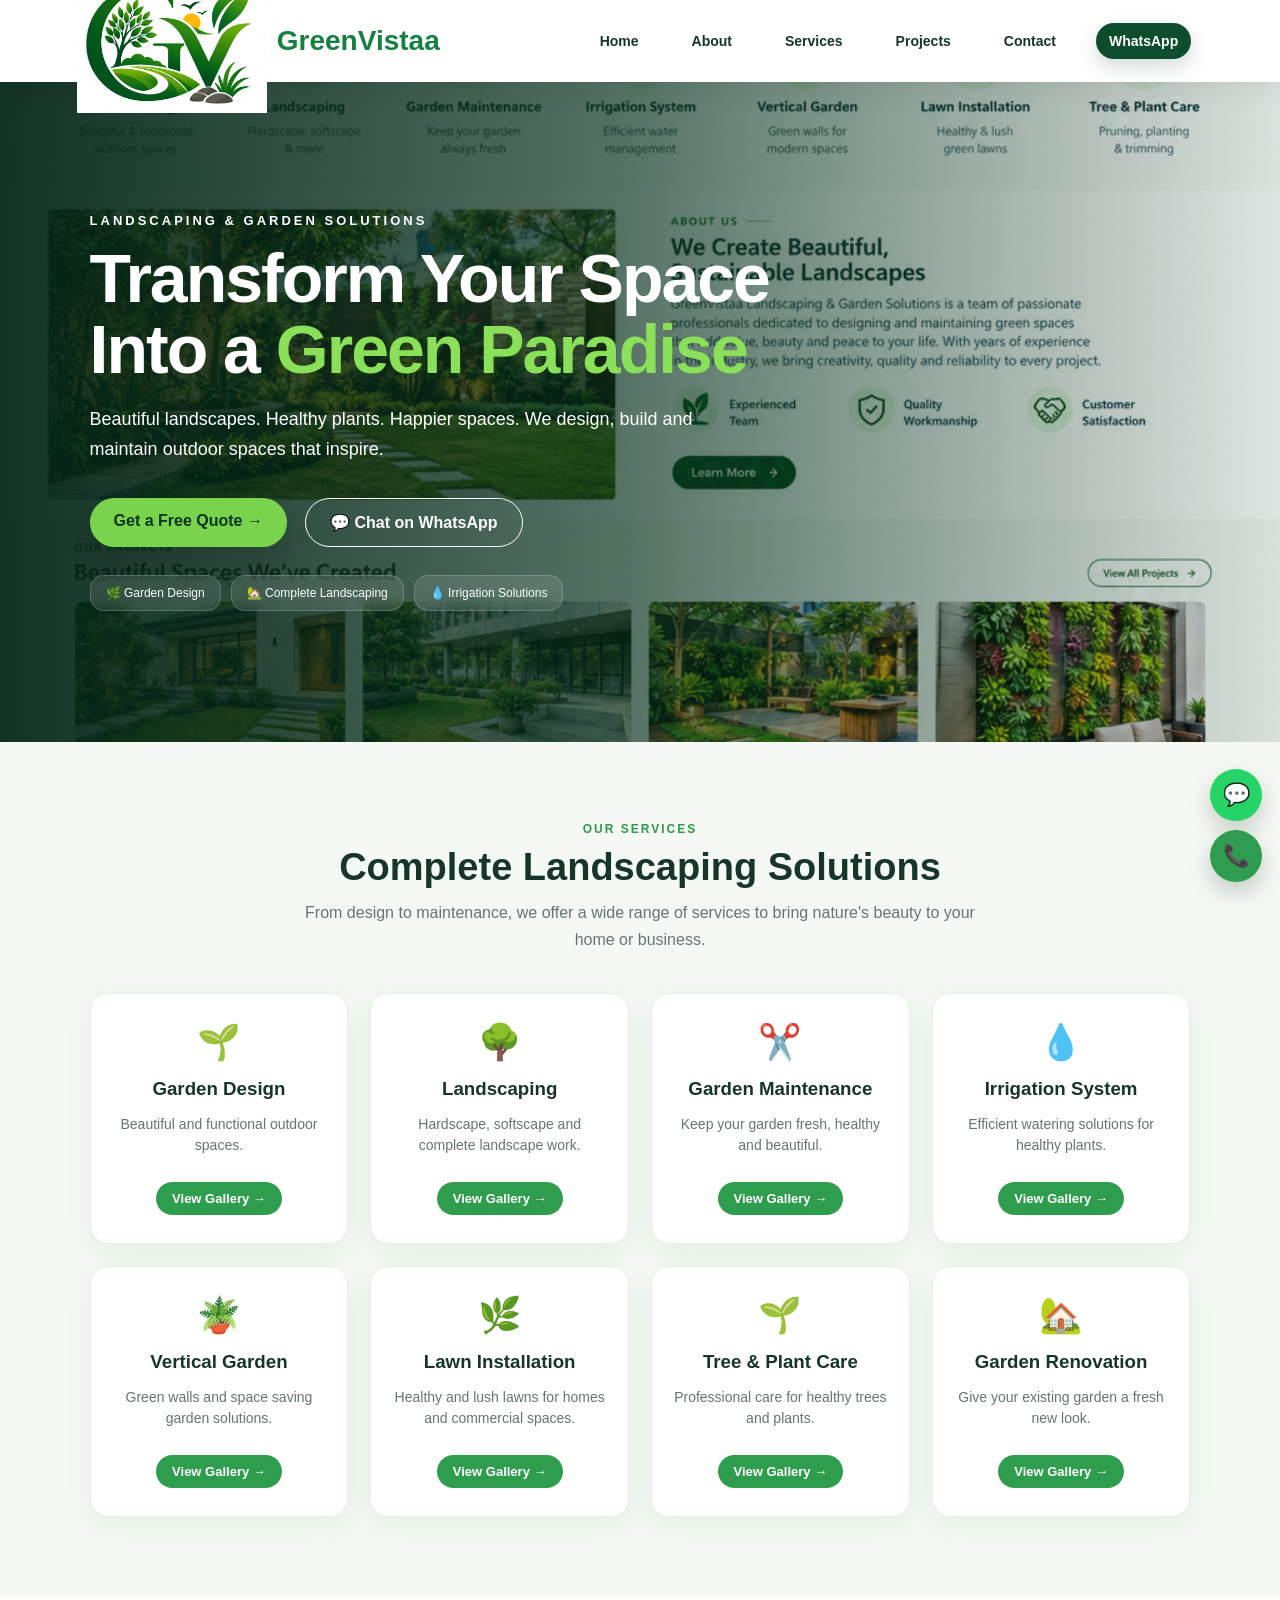
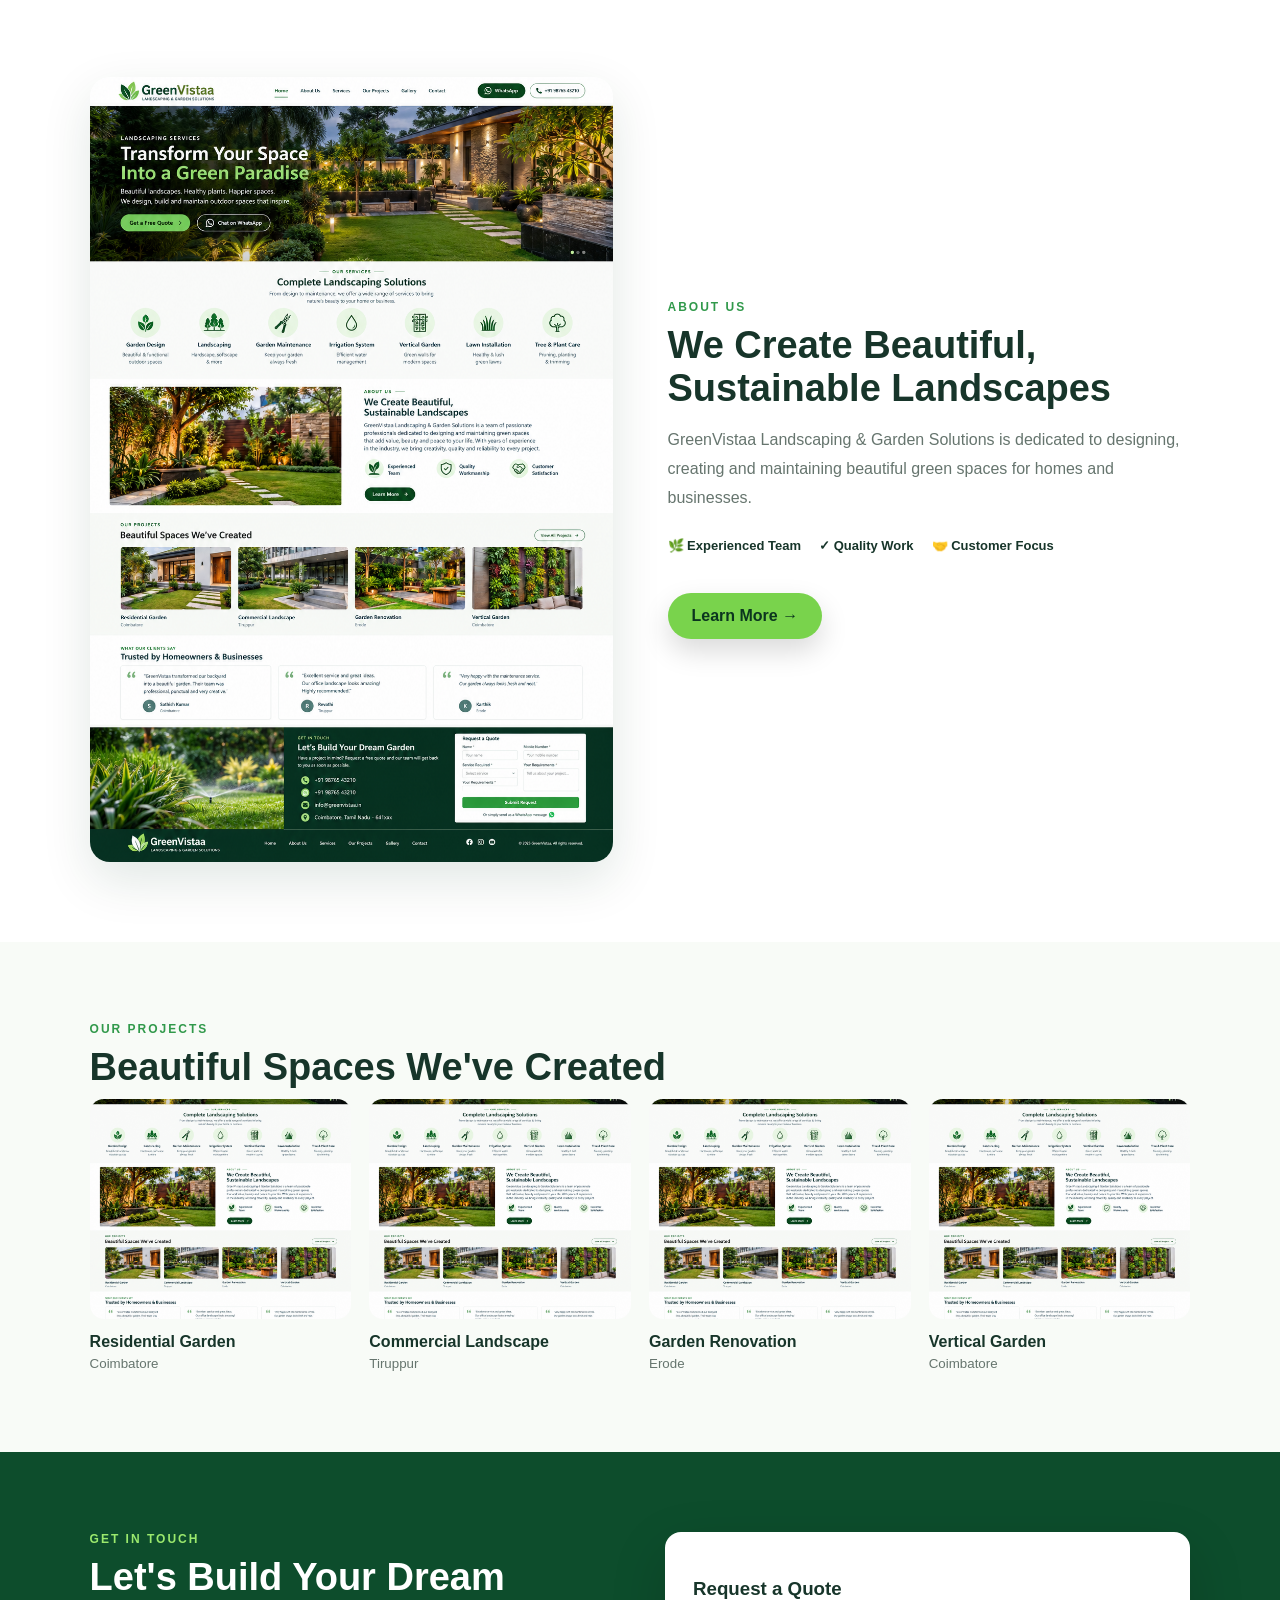
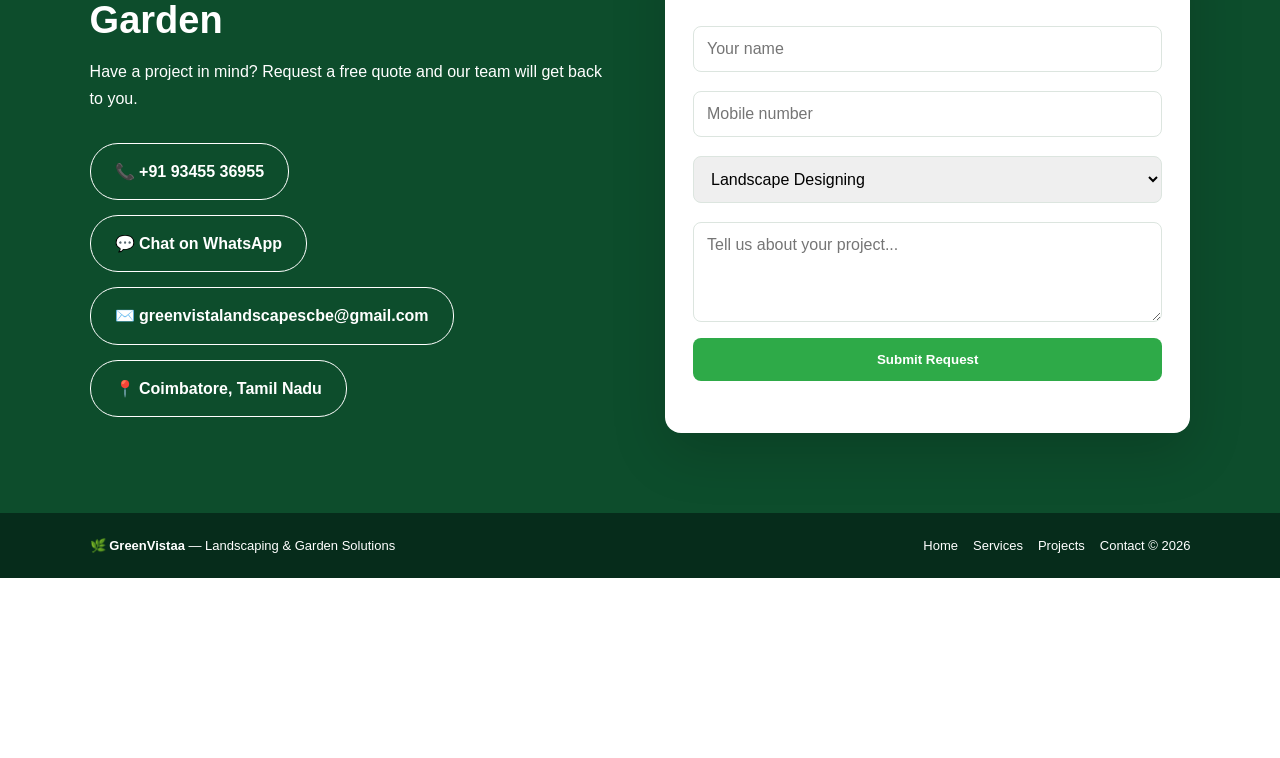
==== index.html @ f9a3ea77 "Add files via upload" ====
<!DOCTYPE html>
<html lang="en">
<head>
<meta charset="UTF-8">
<meta name="viewport" content="width=device-width, initial-scale=1.0">
<title>GreenVistaa | Landscaping & Garden Solutions</title>
<meta name="description" content="GreenVistaa landscaping and garden solutions. Garden design, landscaping, maintenance, irrigation, vertical gardens and lawn installation.">
<style>
:root{--green:#0d4d2c;--green2:#2e9d4d;--light:#f4faf3;--text:#17352a;--muted:#66756e}
*{box-sizing:border-box}html{scroll-behavior:smooth}body{margin:0;font-family:Arial,Helvetica,sans-serif;color:var(--text);background:#fff}
nav{height:72px;display:flex;align-items:center;justify-content:space-between;padding:0 6%;position:sticky;top:0;background:#fff;z-index:10;box-shadow:0 2px 15px #00000010}
.logo{font-size:25px;font-weight:800;color:var(--green)}.logo span{color:#70bd43}
nav a{color:var(--text);text-decoration:none;margin:0 12px;font-size:14px}.navbtn{background:var(--green);color:#fff;padding:11px 18px;border-radius:24px}
.hero{min-height:620px;display:flex;align-items:center;padding:80px 7%;background:linear-gradient(90deg,#062b1bd9 0%,#062b1b99 45%,#062b1b20 100%),url('hero.jpg') center/cover;color:white}
.hero h1{font-size:58px;line-height:1.05;max-width:720px;margin:15px 0}.hero h1 span{color:#8be05a}.hero p{font-size:18px;line-height:1.7;max-width:620px}.tag{letter-spacing:3px;font-size:13px;font-weight:bold}.btn{display:inline-block;text-decoration:none;padding:14px 24px;border-radius:28px;margin:15px 8px 0 0;font-weight:bold}.primary{background:#79d34c;color:#0b351f}.outline{border:1px solid white;color:white}
section{padding:80px 7%}.center{text-align:center}.eyebrow{color:#31994b;font-weight:bold;letter-spacing:2px;font-size:12px}.title{font-size:38px;margin:10px 0}.sub{color:var(--muted);max-width:680px;margin:0 auto 40px;line-height:1.7}
.services{background:var(--light)}.cards{display:grid;grid-template-columns:repeat(4,1fr);gap:22px}.card{background:white;padding:28px 20px;text-align:center;border-radius:18px;box-shadow:0 8px 30px #17452a10}.icon{font-size:35px}.card h3{margin:15px 0 8px}.card p{color:var(--muted);line-height:1.5;font-size:14px}
.about{display:grid;grid-template-columns:1fr 1fr;gap:55px;align-items:center}.about img{width:100%;border-radius:20px}.about p{color:var(--muted);line-height:1.8}.ticks{display:flex;gap:18px;margin:25px 0}.tick{font-size:13px;font-weight:bold}
.projects{background:#f8fbf7}.gallery{display:grid;grid-template-columns:repeat(4,1fr);gap:18px}.project img{width:100%;height:220px;object-fit:cover;border-radius:14px}.project h4{margin:10px 0 3px}.project small{color:var(--muted)}
.contact{background:var(--green);color:white;display:grid;grid-template-columns:1fr 1fr;gap:50px}.contact p{line-height:1.7}.form{background:white;padding:28px;border-radius:16px;color:var(--text)}input,select,textarea{width:100%;padding:13px;margin:7px 0 12px;border:1px solid #dce5df;border-radius:8px;font:inherit}textarea{height:100px}.submit{width:100%;border:0;padding:14px;background:#2eaa48;color:white;border-radius:8px;font-weight:bold;cursor:pointer}
footer{background:#062c1b;color:white;padding:25px 7%;display:flex;justify-content:space-between;align-items:center;font-size:13px}footer a{color:white;margin-left:15px;text-decoration:none}
@media(max-width:900px){nav .links{display:none}.hero h1{font-size:42px}.cards{grid-template-columns:repeat(2,1fr)}.gallery{grid-template-columns:repeat(2,1fr)}.about,.contact{grid-template-columns:1fr}}
@media(max-width:560px){section{padding:55px 5%}.hero{padding:65px 6%;min-height:560px}.hero h1{font-size:36px}.cards,.gallery{grid-template-columns:1fr}.project img{height:240px}footer{display:block;line-height:2}}
.service-btn {
  display: inline-block;
  margin-top: 12px;
  padding: 9px 16px;
  background: #2e9d4d;
  color: white;
  text-decoration: none;
  border-radius: 20px;
  font-size: 13px;
  font-weight: bold;
}

.service-btn:hover {
  background: #0d4d2c;
}
.logo {
    display: flex;
    align-items: center;
    gap: 10px;
}

.logo img {
    width: 30px;
    height: 30px;
    object-fit: contain;
}

.logo span {
    font-size: 28px;
    font-weight: 800;
    color: #168043;
}

@media (max-width: 600px) {
    .logo img {
        width: 30px;
        height: 30px;
    }

    .logo span {
        font-size: 22px;
    }
}
.bottom-background {
    width: 100%;
    height: 180px;

    background-image: url("bottom img.jpeg");
    background-repeat: no-repeat;
    background-position: bottom center;
    background-size: cover;
}
.brand-logo {
    display: flex;
    align-items: center;
    text-decoration: none;
    height: 90px;
}

.brand-logo img {
    width: 320px;
    height: auto;
    display: block;
    object-fit: contain;
}
@media (max-width: 600px) {
    .brand-logo img {
        width: 220px;
    }

    .brand-logo {
        height: 70px;
    }
}

/* ===== Green Vistaa Advanced UI Upgrade ===== */
:root{
  --gv-dark:#0b3d25;--gv-green:#2f9d4f;--gv-lime:#9be66d;
  --gv-bg:#f5f8f2;--gv-text:#153326;--gv-muted:#68766f;
}
body{overflow-x:hidden}
nav{
  height:82px;padding:0 6%;background:rgba(255,255,255,.94);
  backdrop-filter:blur(14px);-webkit-backdrop-filter:blur(14px);
  box-shadow:0 6px 25px rgba(0,0,0,.07)
}
nav .logo{min-width:0}
nav .logo img{width:190px;height:auto}
.links{display:flex;align-items:center;gap:3px}
.links a{padding:10px 13px;border-radius:22px;font-weight:700;transition:.25s}
.links a:hover{background:#edf8ea;color:var(--gv-green)}
.navbtn{box-shadow:0 8px 20px rgba(11,61,37,.18)!important}
.menu-toggle{
  display:none;border:0;background:#edf8ea;color:var(--gv-dark);
  width:44px;height:44px;border-radius:50%;font-size:21px;cursor:pointer
}

.hero{
  min-height:660px;position:relative;isolation:isolate;
  background:
  linear-gradient(90deg,rgba(4,38,23,.94),rgba(4,48,27,.68) 48%,rgba(4,48,27,.12)),
  url('hero.jpg') center/cover
}
.hero h1{font-size:clamp(42px,6vw,68px);letter-spacing:-2px}
.hero p{max-width:650px}
.hero-actions{display:flex;flex-wrap:wrap;gap:10px}
.hero-stats{display:flex;gap:10px;flex-wrap:wrap;margin-top:28px}
.hero-stat{
  background:rgba(255,255,255,.11);border:1px solid rgba(255,255,255,.18);
  backdrop-filter:blur(8px);padding:10px 15px;border-radius:14px;font-size:12px
}
.btn{transition:.25s;box-shadow:none}
.btn:hover{transform:translateY(-3px)}
.primary{box-shadow:0 12px 28px rgba(0,0,0,.15)}
.cards .card{
  border:1px solid #e8eee8;box-shadow:0 8px 28px rgba(23,69,42,.07);
  transition:.3s;position:relative;overflow:hidden
}
.cards .card:before{
  content:"";position:absolute;top:0;left:0;width:100%;height:4px;
  background:linear-gradient(90deg,var(--gv-green),var(--gv-lime));
  transform:scaleX(0);transform-origin:left;transition:.3s
}
.cards .card:hover{transform:translateY(-8px);box-shadow:0 18px 45px rgba(12,55,34,.14)}
.cards .card:hover:before{transform:scaleX(1)}
.service-btn{
  display:inline-flex;align-items:center;gap:6px;
  transition:.25s
}
.service-btn:hover{transform:translateX(4px)}
.about img{box-shadow:0 18px 50px rgba(12,55,34,.12)}
.project{transition:.3s;overflow:hidden}
.project:hover{transform:translateY(-6px);box-shadow:0 18px 45px rgba(12,55,34,.12)}
.project img{transition:.5s}
.project:hover img{transform:scale(1.05)}
.contact-link{
  display:inline-flex!important;align-items:center;gap:8px;
  text-decoration:none!important
}
.contact-link:hover{transform:translateX(4px)}
.form{box-shadow:0 20px 55px rgba(0,0,0,.16)}
input,select,textarea{transition:.2s}
input:focus,select:focus,textarea:focus{
  outline:none;border-color:var(--gv-green);
  box-shadow:0 0 0 3px rgba(47,157,79,.11)
}
.submit{transition:.25s}
.submit:hover{transform:translateY(-2px);background:var(--gv-dark)}
.floating-actions{
  position:fixed;right:18px;bottom:18px;z-index:999;
  display:flex;flex-direction:column;gap:9px
}
.floating-actions a{
  width:52px;height:52px;border-radius:50%;display:flex;
  align-items:center;justify-content:center;text-decoration:none;
  color:#fff;font-size:22px;box-shadow:0 10px 25px rgba(0,0,0,.2)
}
.float-wa{background:#25d366}.float-call{background:#2f9d4f}
@media(max-width:900px){
  .menu-toggle{display:block}
  nav{height:72px}
  .links{
    position:absolute;display:none;top:72px;left:4%;right:4%;
    flex-direction:column;align-items:stretch;background:#fff;
    padding:10px;border-radius:18px;box-shadow:0 18px 45px rgba(0,0,0,.14);
    border:1px solid #e8eee8
  }
  .links.open{display:flex}
  .links a{margin:0;padding:13px 15px}
  .navbtn{text-align:center;margin-top:4px!important}
}
@media(max-width:600px){
  nav{padding:0 5%}
  nav .logo img{width:165px}
  .hero{min-height:630px;padding:65px 6%}
  .hero h1{font-size:38px;letter-spacing:-1px}
  .hero p{font-size:16px}
  .hero-actions{display:grid;grid-template-columns:1fr}
  .hero-actions .btn{width:100%}
  .hero-stats{display:grid;grid-template-columns:1fr 1fr}
  .hero-stat{padding:9px 10px}
  .floating-actions{right:12px;bottom:12px}
  .floating-actions a{width:48px;height:48px}
}

</style>
</head>
<body>
<nav>
 <div class="logo">
    <img src="logo.jpeg" alt="GreenVistaa Logo">
    <span>GreenVistaa</span>
</div>

  <button class="menu-toggle" id="menuToggle" aria-label="Open menu">☰</button>
  <div class="links" id="navLinks">
    <a href="#home">Home</a><a href="#about">About</a><a href="#services">Services</a>
    <a href="#projects">Projects</a><a href="#contact">Contact</a>
    <a class="navbtn" href="https://wa.me/919345536955">WhatsApp</a>
  </div>
</nav>

<header class="hero" id="home">
  <div>
    <div class="tag">LANDSCAPING & GARDEN SOLUTIONS</div>
    <h1>Transform Your Space Into a <span>Green Paradise</span></h1>
    <p>Beautiful landscapes. Healthy plants. Happier spaces. We design, build and maintain outdoor spaces that inspire.</p>
    <div class="hero-actions">
      <a class="btn primary" href="#contact">Get a Free Quote →</a>
      <a class="btn outline" href="https://wa.me/919345536955" target="_blank">💬 Chat on WhatsApp</a>
    </div>
    <div class="hero-stats">
      <div class="hero-stat">🌿 Garden Design</div>
      <div class="hero-stat">🏡 Complete Landscaping</div>
      <div class="hero-stat">💧 Irrigation Solutions</div>
    </div>
  </div>
</header>

<section id="services" class="services">
  <div class="center"><div class="eyebrow">OUR SERVICES</div><h2 class="title">Complete Landscaping Solutions</h2><p class="sub">From design to maintenance, we offer a wide range of services to bring nature's beauty to your home or business.</p></div>
  <div class="cards">
    <div class="card">
  <div class="icon">🌱</div>
  <h3>Garden Design</h3>
  <p>Beautiful and functional outdoor spaces.</p>
  <a href="garden-design.html" class="service-btn">View Gallery →</a>
</div>
 <div class="card">
  <div class="icon">🌳</div>
  <h3>Landscaping</h3>
  <p>Hardscape, softscape and complete landscape work.</p>

  <a href="landscaping.html" class="service-btn">
    View Gallery →
  </a>
</div>
<div class="card">
  <div class="icon">✂️</div>
  <h3>Garden Maintenance</h3>
  <p>Keep your garden fresh, healthy and beautiful.</p>

  <a href="garden-maintenance.html" class="service-btn">
    View Gallery →
  </a>
</div>   
<div class="card">
  <div class="icon">💧</div>
  <h3>Irrigation System</h3>
  <p>Efficient watering solutions for healthy plants.</p>

  <a href="irrigation.html" class="service-btn">
    View Gallery →
  </a>
</div> 
<div class="card">
  <div class="icon">🪴</div>
  <h3>Vertical Garden</h3>
  <p>Green walls and space saving garden solutions.</p>

  <a href="vertical-garden.html" class="service-btn">
    View Gallery →
  </a>
</div>    
<div class="card">
  <div class="icon">🌿</div>
  <h3>Lawn Installation</h3>
  <p>Healthy and lush lawns for homes and commercial spaces.</p>

  <a href="lawn-installation.html" class="service-btn">
    View Gallery →
  </a>
</div>    
<div class="card">
  <div class="icon">🌱</div>
  <h3>Tree & Plant Care</h3>
  <p>Professional care for healthy trees and plants.</p>

  <a href="tree-plant-care.html" class="service-btn">
    View Gallery →
  </a> 
</div>
<div class="card">
  <div class="icon">🏡</div>
  <h3>Garden Renovation</h3>
  <p>Give your existing garden a fresh new look.</p>

  <a href="garden-renovation.html" class="service-btn">
    View Gallery →
  </a>
</div>  
</section>

<section id="about" class="about">
  <img src="hero.jpg" alt="GreenVistaa landscaped garden">
  <div><div class="eyebrow">ABOUT US</div><h2 class="title">We Create Beautiful, Sustainable Landscapes</h2>
  <p>GreenVistaa Landscaping & Garden Solutions is dedicated to designing, creating and maintaining beautiful green spaces for homes and businesses.</p>
  <div class="ticks"><div class="tick">🌿 Experienced Team</div><div class="tick">✓ Quality Work</div><div class="tick">🤝 Customer Focus</div></div>
  <a class="btn primary" href="#contact">Learn More →</a></div>
</section>

<section id="projects" class="projects">
  <div><div class="eyebrow">OUR PROJECTS</div><h2 class="title">Beautiful Spaces We've Created</h2></div>
  <div class="gallery">
    <div class="project"><img src="hero.jpg" alt="Residential garden"><h4>Residential Garden</h4><small>Coimbatore</small></div>
    <div class="project"><img src="hero.jpg" alt="Commercial landscape"><h4>Commercial Landscape</h4><small>Tiruppur</small></div>
    <div class="project"><img src="hero.jpg" alt="Garden renovation"><h4>Garden Renovation</h4><small>Erode</small></div>
    <div class="project"><img src="hero.jpg" alt="Vertical garden"><h4>Vertical Garden</h4><small>Coimbatore</small></div>
  </div>
</section>

<section id="contact" class="contact">
  <div><div class="eyebrow" style="color:#9be96d">GET IN TOUCH</div><h2 class="title">Let's Build Your Dream Garden</h2>
  <p>Have a project in mind? Request a free quote and our team will get back to you.</p>
  <p>    <a class="btn outline" href="tel:+919345536955">📞 +91 93455 36955</a>
<br>    <a class="btn outline" href="https://wa.me/919345536955">💬 Chat on WhatsApp</a>
<br>    <a class="btn outline" href="mailto:greenvistalandscapescbe@gmail.com">✉️ greenvistalandscapescbe@gmail.com</a>
<br>    <a class="btn outline" href="https://www.google.com/maps/place/Coimbatore,+Tamil+Nadu/@11.0099236,76.9601749,12z/data=!3m1!4b1!4m6!3m5!1s0x3ba859af2f971cb5:0x2fc1c81e183ed282!8m2!3d10.9973691!4d76.9588876!16zL20vMDE5ZmM0?entry=ttu&g_ep=EgoyMDI2MDkxNi4wIKXMDSoASAFQAw%3D%3D">📍 Coimbatore, Tamil Nadu</a>
</p></div>
  <form class="form" onsubmit="sendWhatsApp(event)">
    <h3>Request a Quote</h3>
    <input id="name" required placeholder="Your name">
    <input id="phone" type="tel" inputmode="numeric" autocomplete="tel" required placeholder="Mobile number">
    <select id="service"><option>Landscape Designing</option><option>Landscaping</option><option>Vertical Gardening</option><option>Pergolas & Stone Benches</option><option>Stone Leying</option><option>Lawn Installation</option><option>Annual Maintenance</option></select>
    <textarea id="req" placeholder="Tell us about your project..."></textarea>
    <button class="submit">Submit Request</button>
  </form>
  </section>

<footer><div>🌿 <b>GreenVistaa</b> — Landscaping & Garden Solutions</div><div><a href="#home">Home</a><a href="#services">Services</a><a href="#projects">Projects</a><a href="#contact">Contact</a> © 2026</div></footer>

<script>
function sendWhatsApp(e){
 e.preventDefault();
 const msg=`Hello GreenVistaa!%0A%0AName: ${encodeURIComponent(document.getElementById('name').value)}%0AMobile: ${encodeURIComponent(document.getElementById('phone').value)}%0AService: ${encodeURIComponent(document.getElementById('service').value)}%0ARequirements: ${encodeURIComponent(document.getElementById('req').value)}`;
 window.open('https://wa.me/919345536955?text='+msg,'_blank');
}
</script>
<div class="floating-actions">
  <a class="float-wa" href="https://wa.me/919345536955" target="_blank" aria-label="WhatsApp">💬</a>
  <a class="float-call" href="tel:+919345536955" aria-label="Call">📞</a>
</div>
<div class="bottom-background"></div>
</body>
</html>
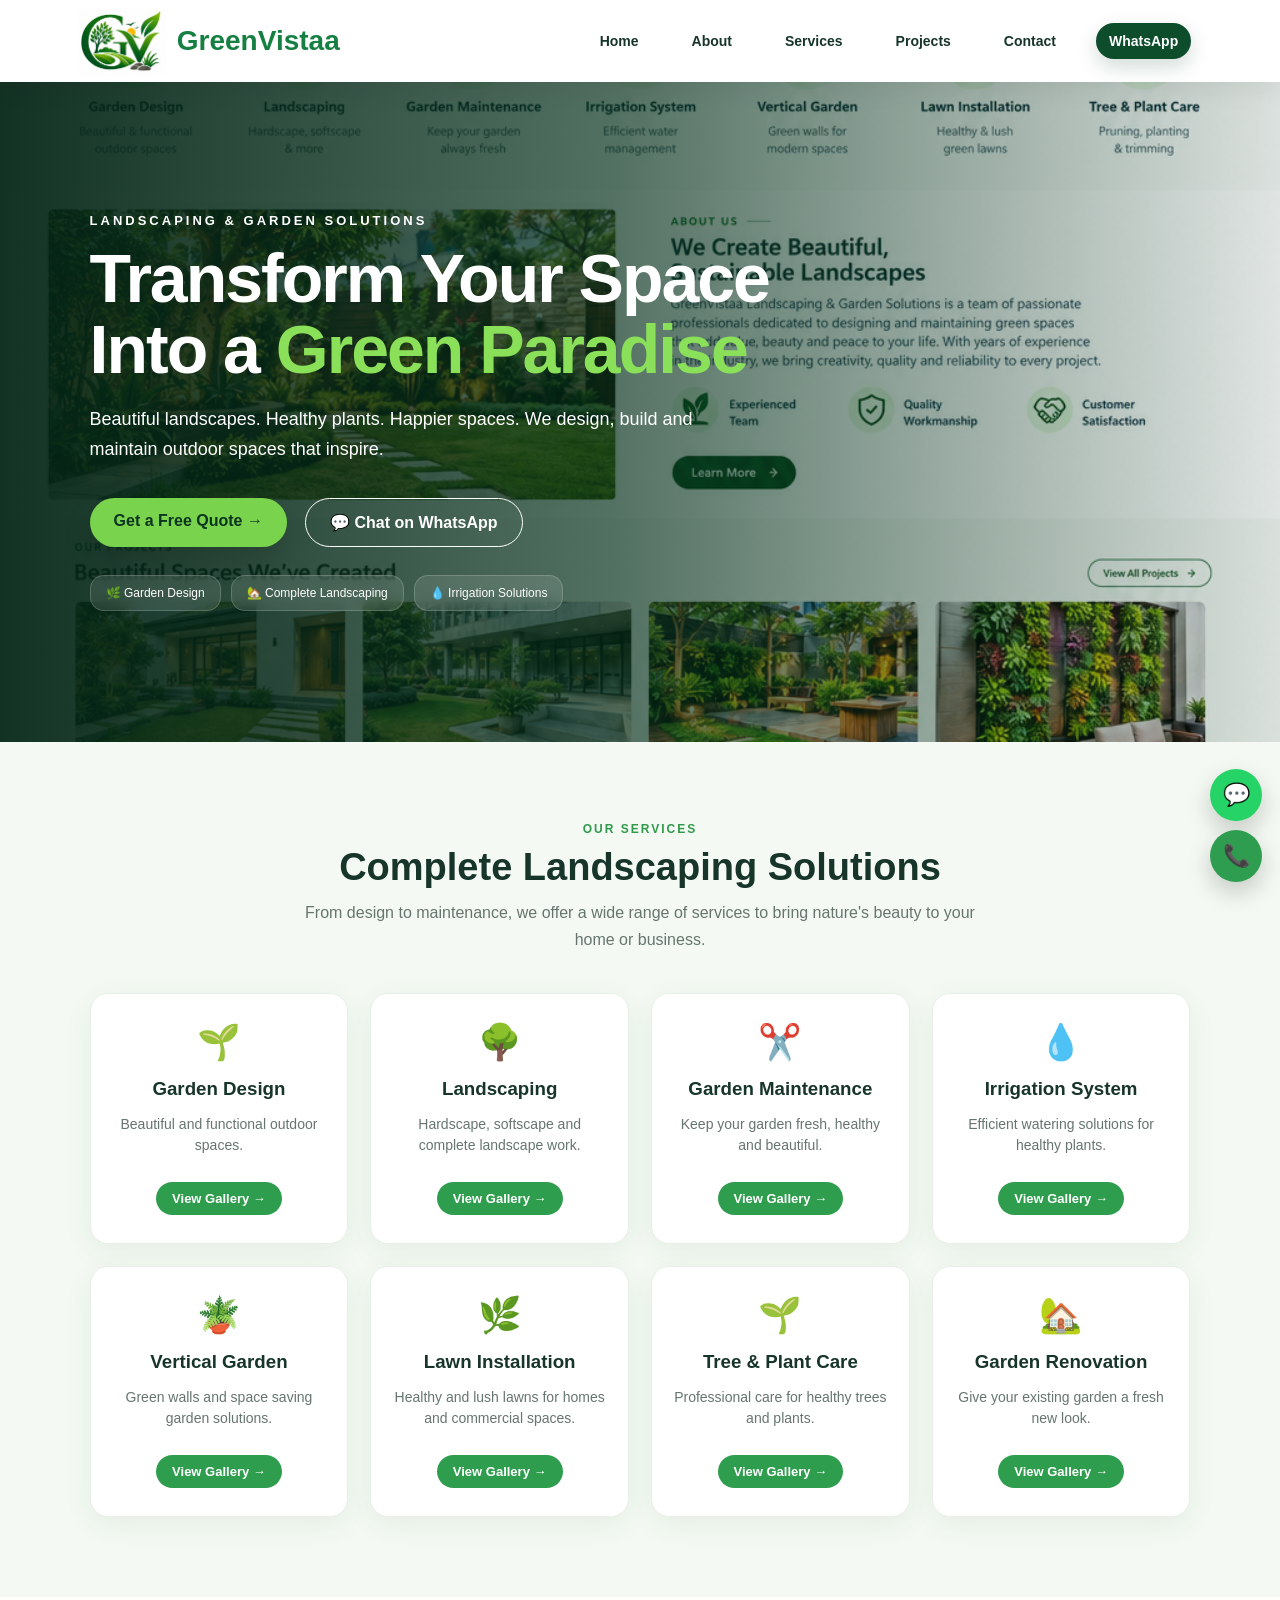
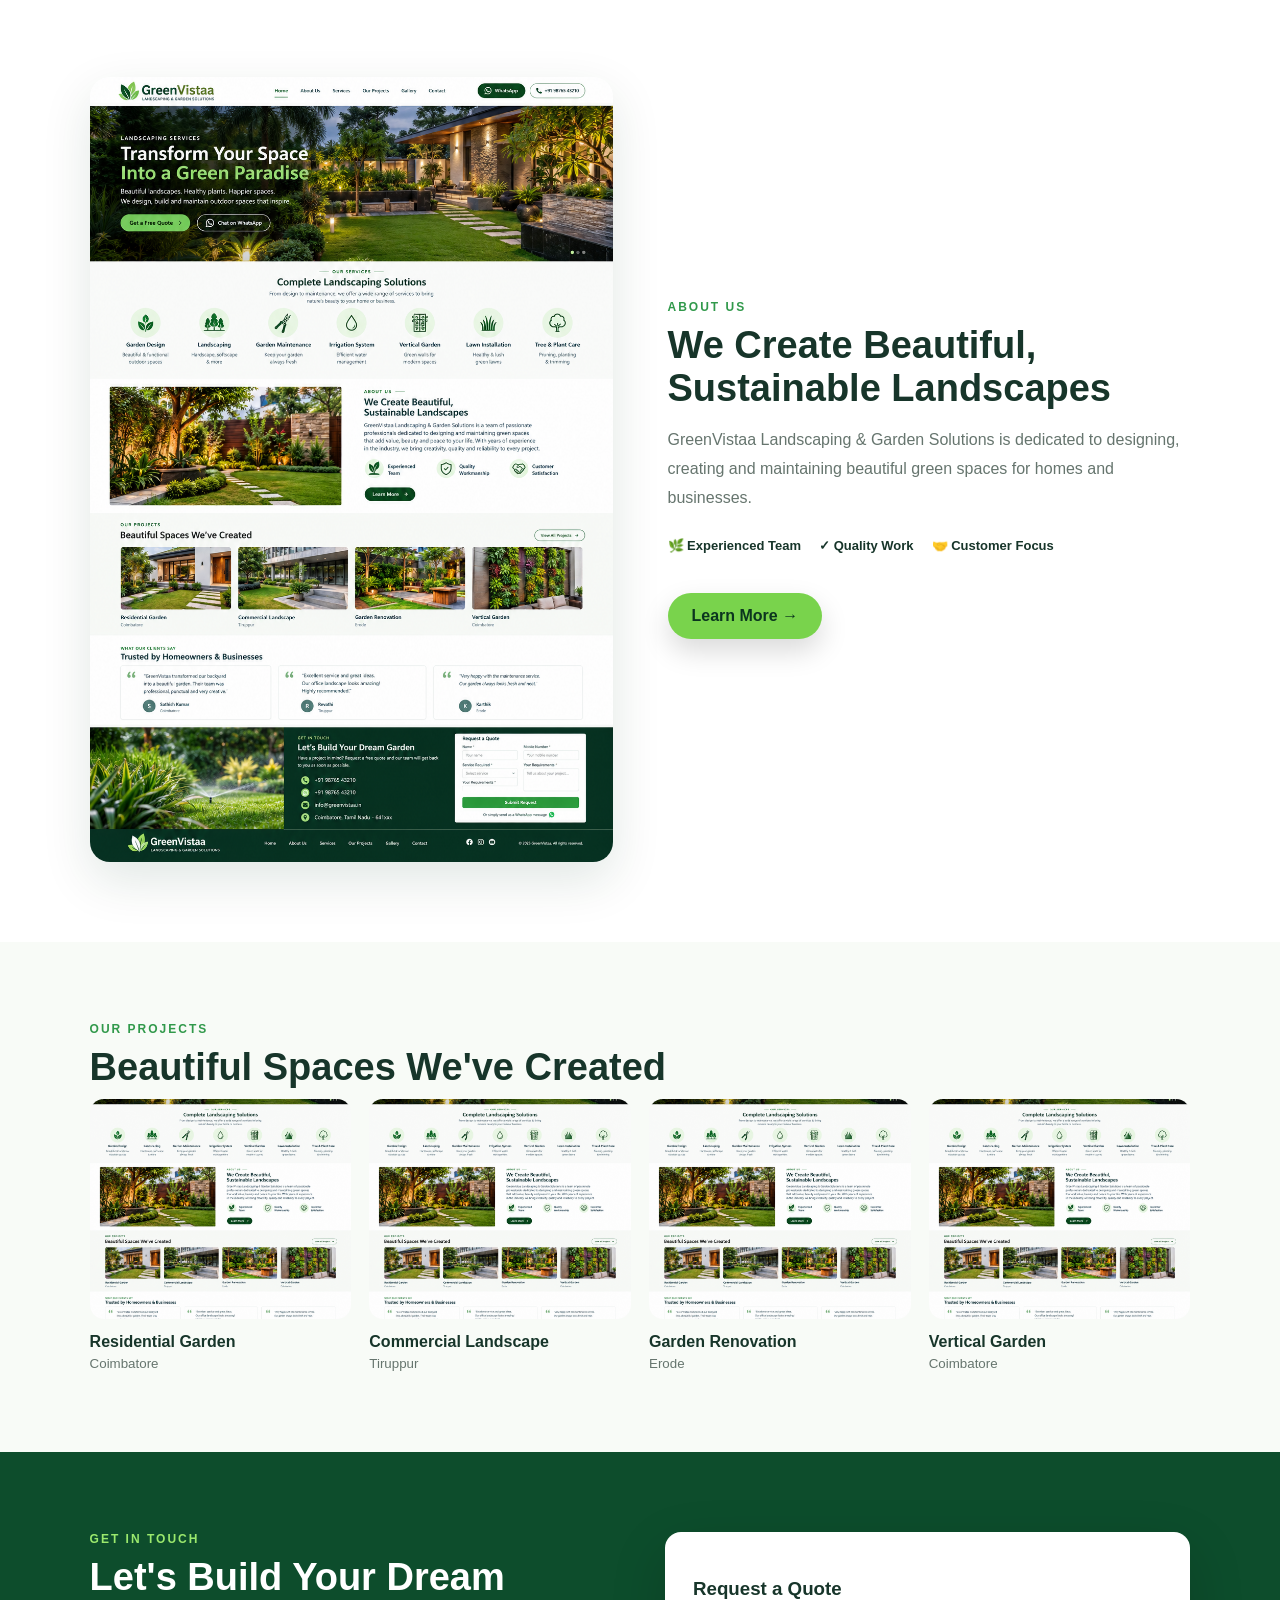
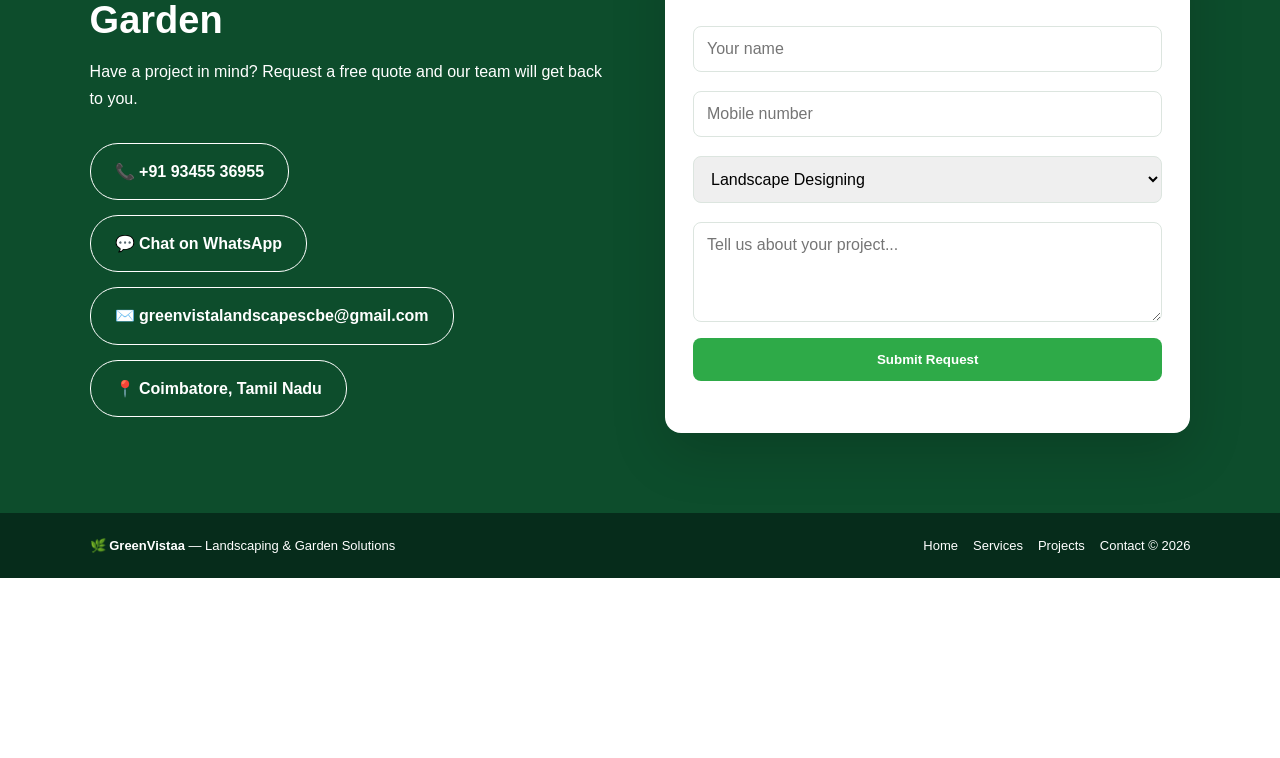
==== commit ad6f7f59: "Add files via upload" ====
--- a/index.html
+++ b/index.html
@@ -43,8 +43,8 @@
 }
 
 .logo img {
-    width: 30px;
-    height: 30px;
+    width: 5px;
+    height: 5px;
     object-fit: contain;
 }
 
@@ -108,7 +108,7 @@
   box-shadow:0 6px 25px rgba(0,0,0,.07)
 }
 nav .logo{min-width:0}
-nav .logo img{width:190px;height:auto}
+nav .logo img{width: 90px;px;height:auto}
 .links{display:flex;align-items:center;gap:3px}
 .links a{padding:10px 13px;border-radius:22px;font-weight:700;transition:.25s}
 .links a:hover{background:#edf8ea;color:var(--gv-green)}
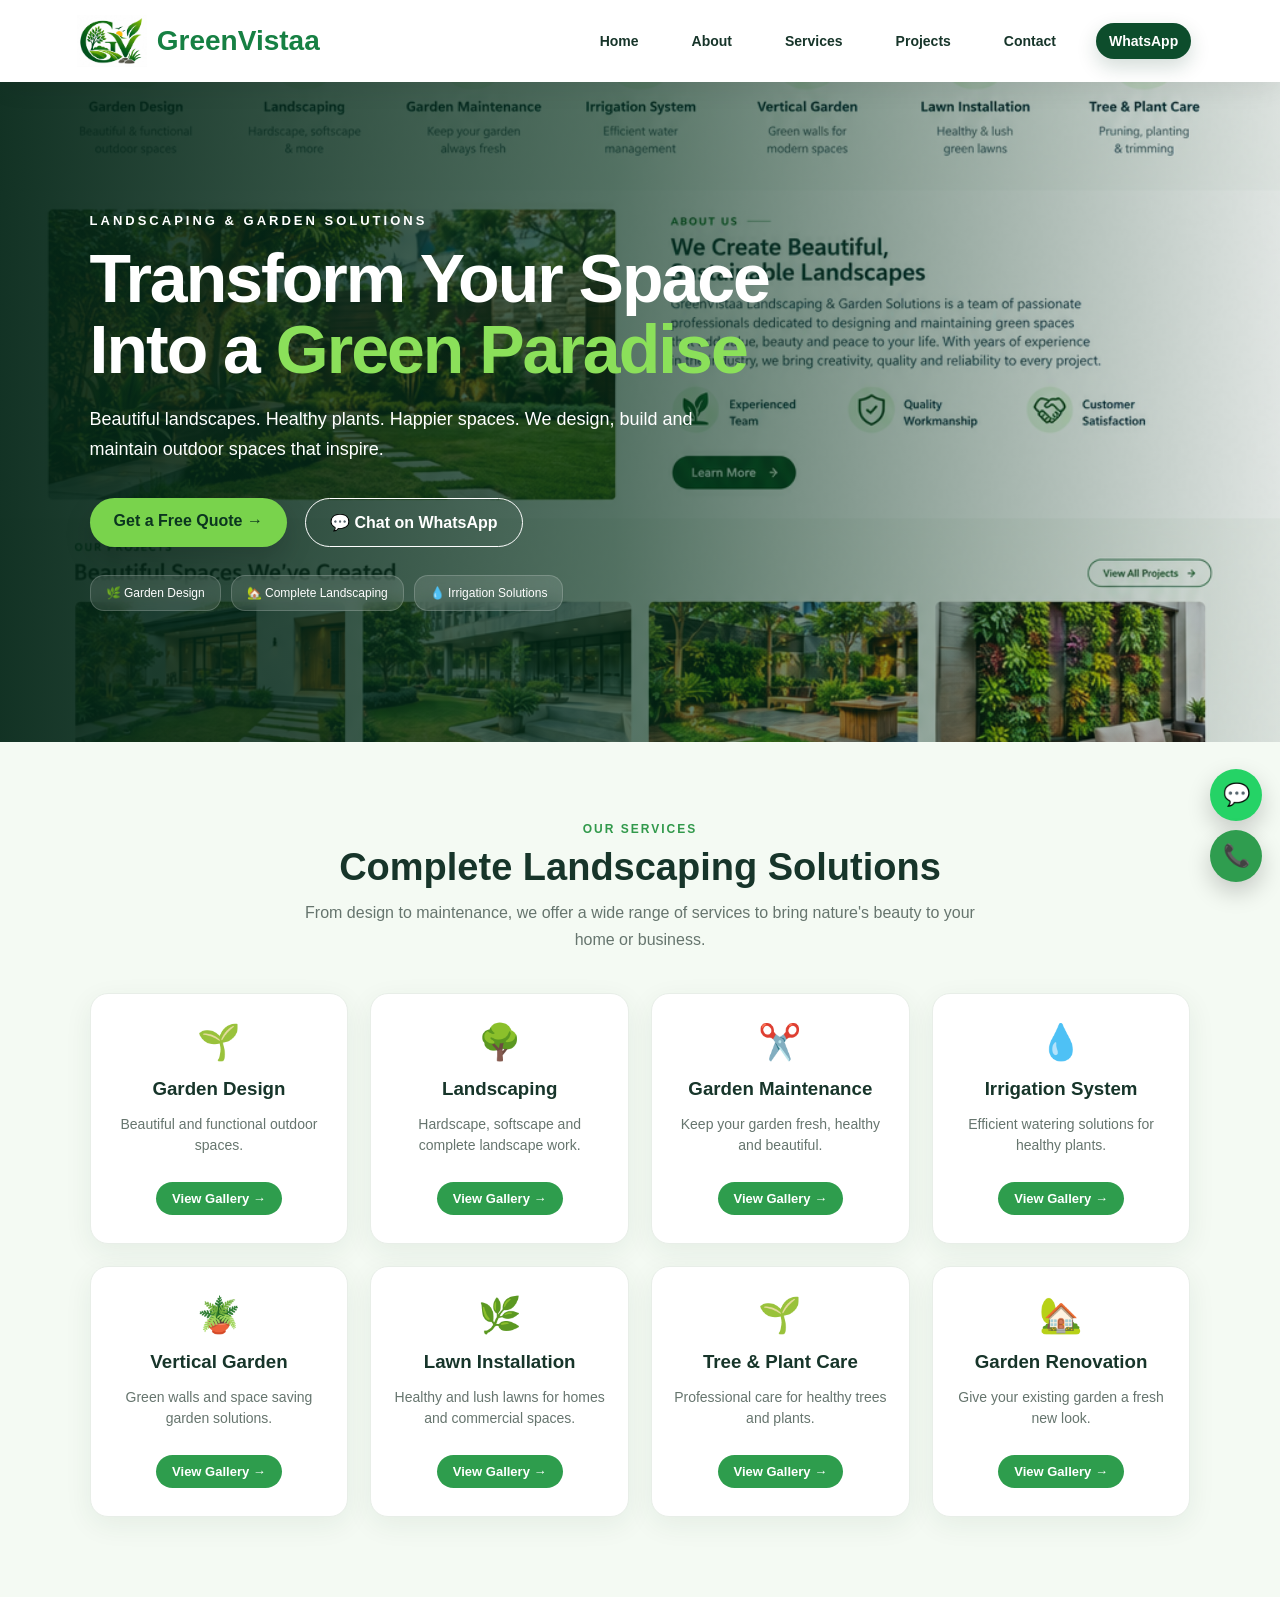
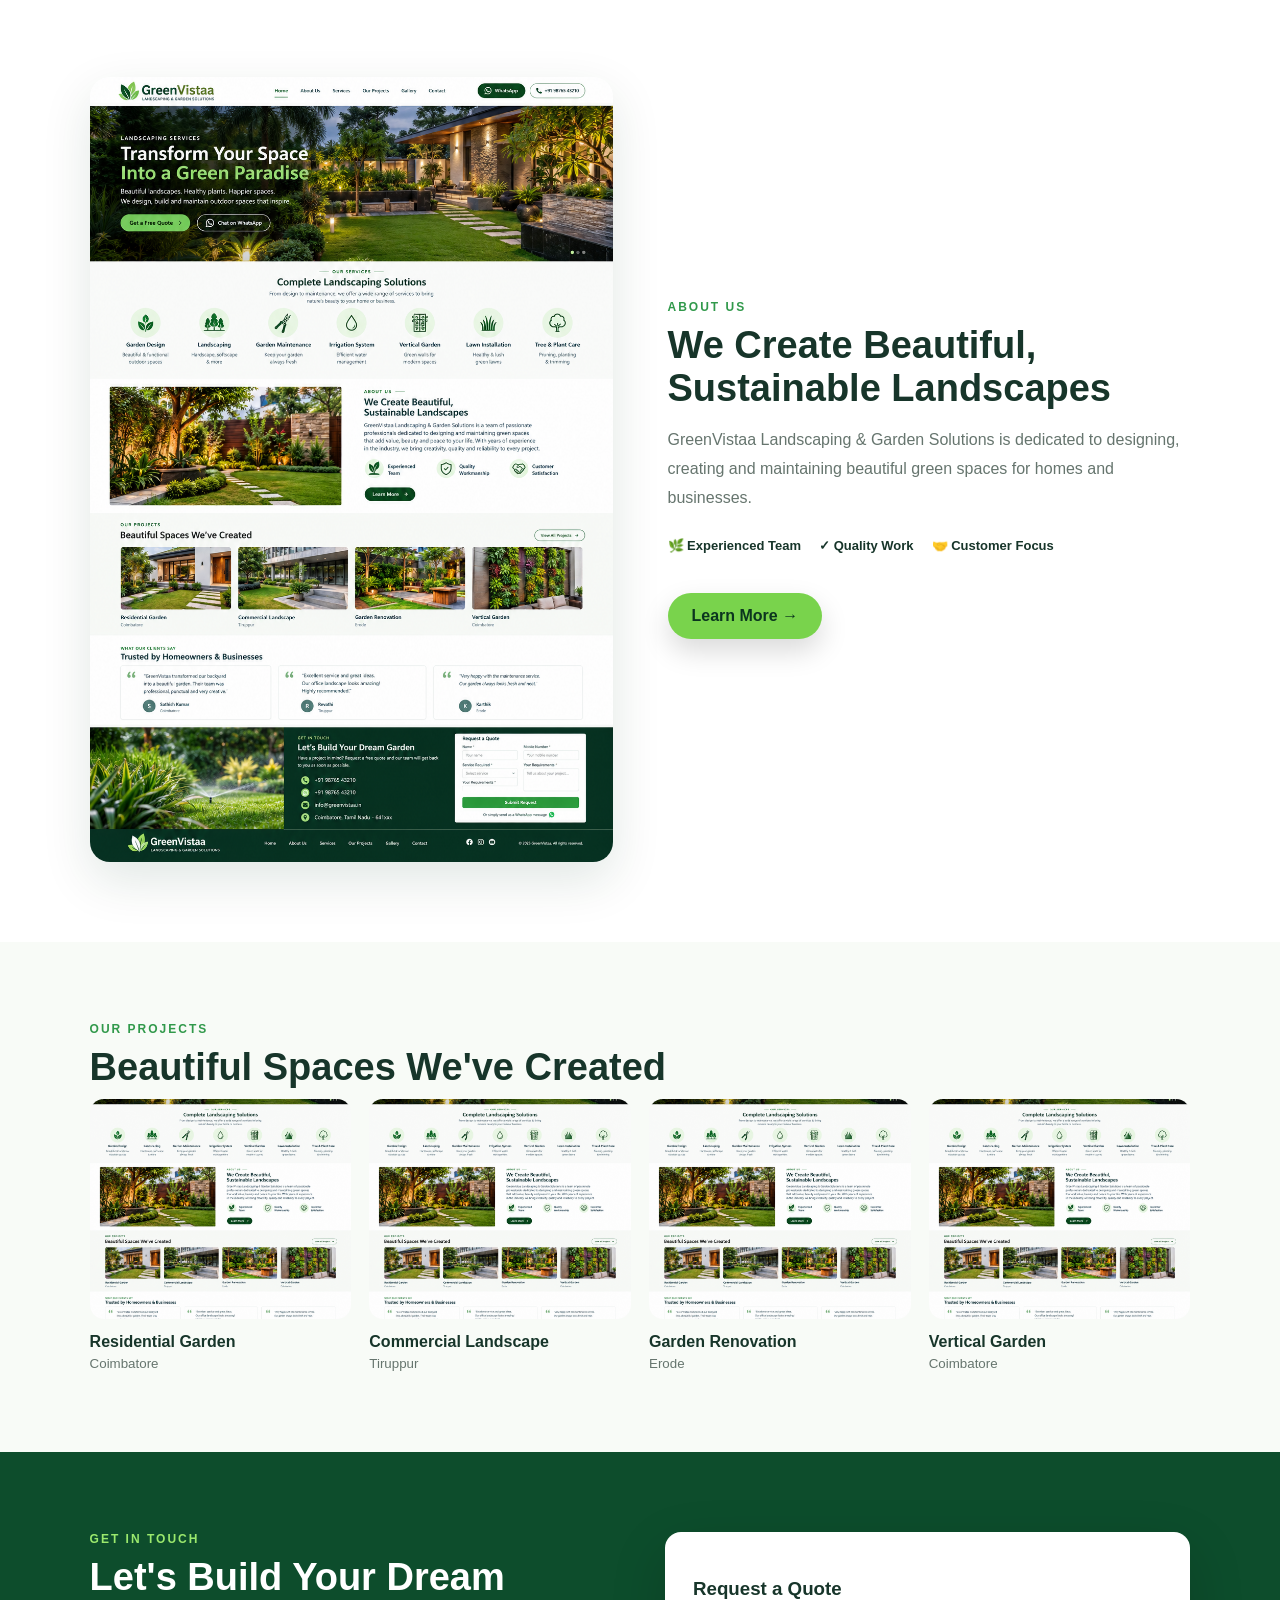
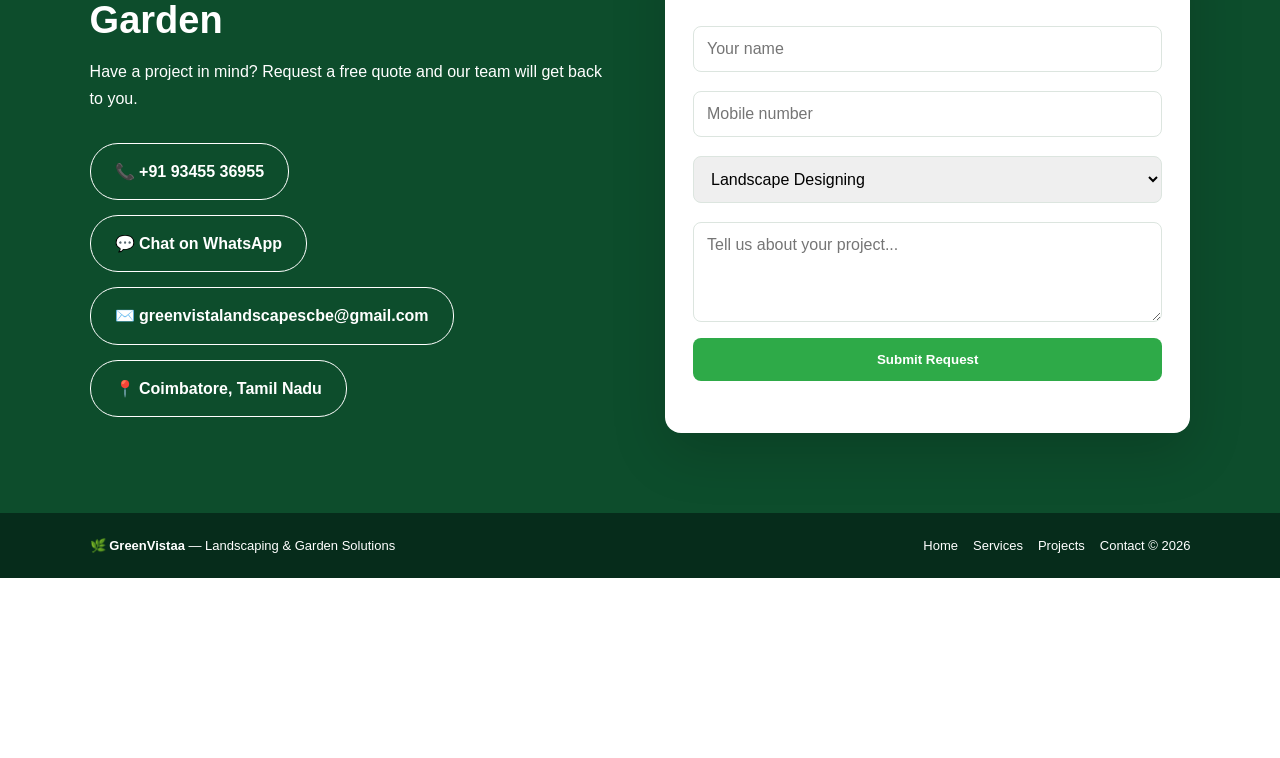
==== commit ff98dc89: "Add files via upload" ====
--- a/index.html
+++ b/index.html
@@ -108,7 +108,7 @@
   box-shadow:0 6px 25px rgba(0,0,0,.07)
 }
 nav .logo{min-width:0}
-nav .logo img{width: 90px;px;height:auto}
+nav .logo img{width: 70px;px;height:auto}
 .links{display:flex;align-items:center;gap:3px}
 .links a{padding:10px 13px;border-radius:22px;font-weight:700;transition:.25s}
 .links a:hover{background:#edf8ea;color:var(--gv-green)}
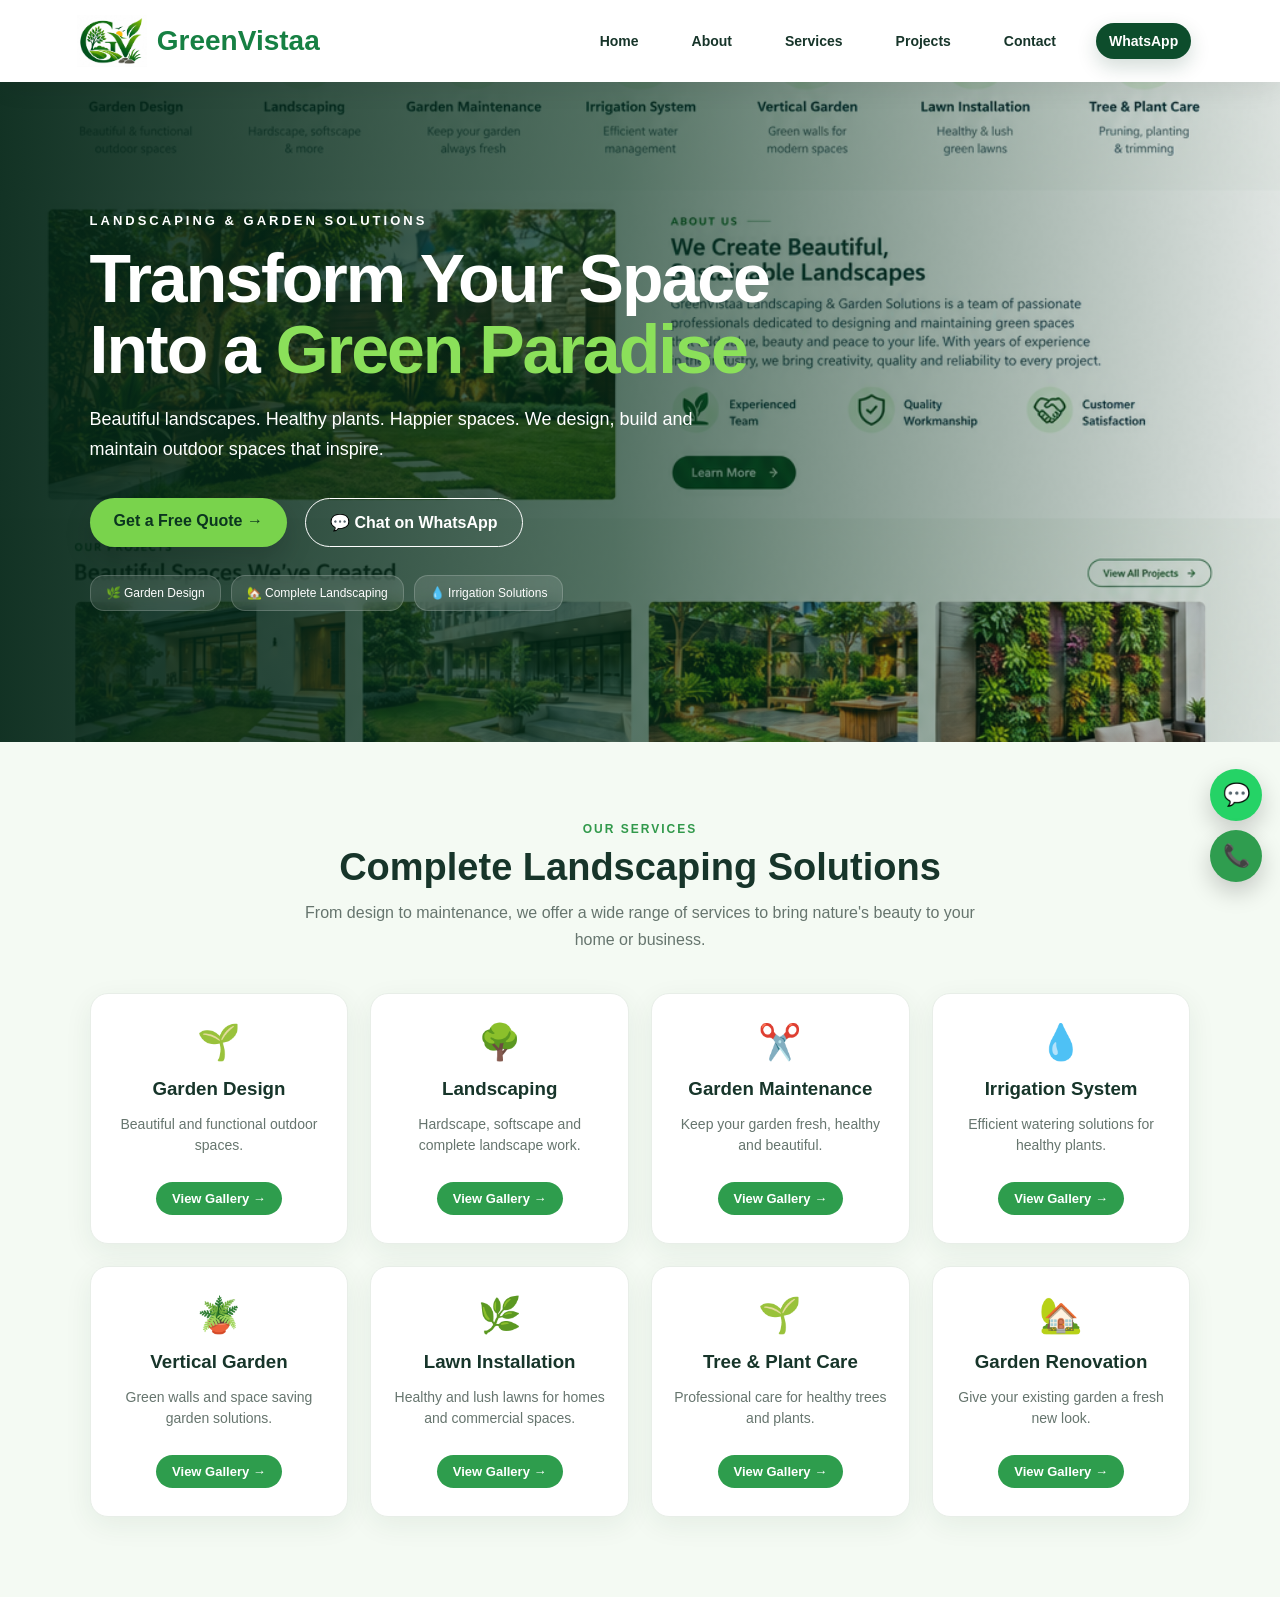
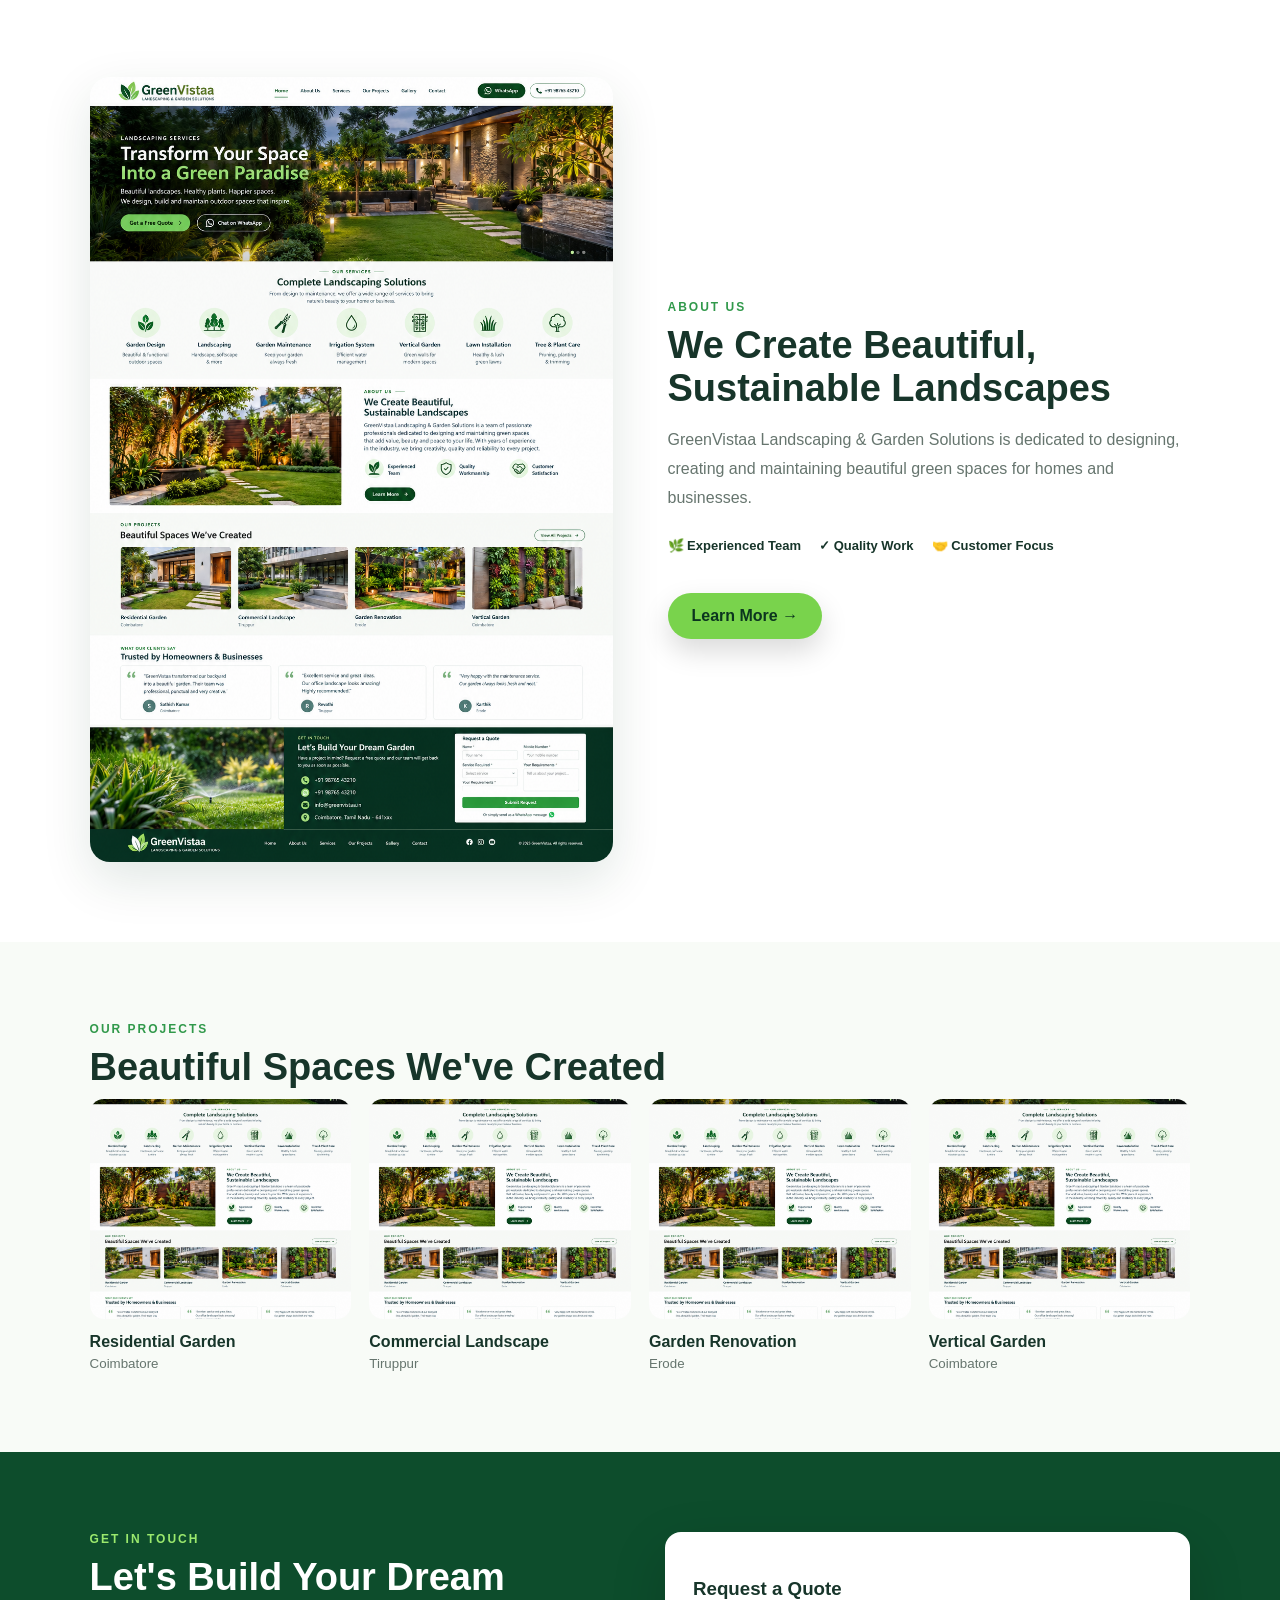
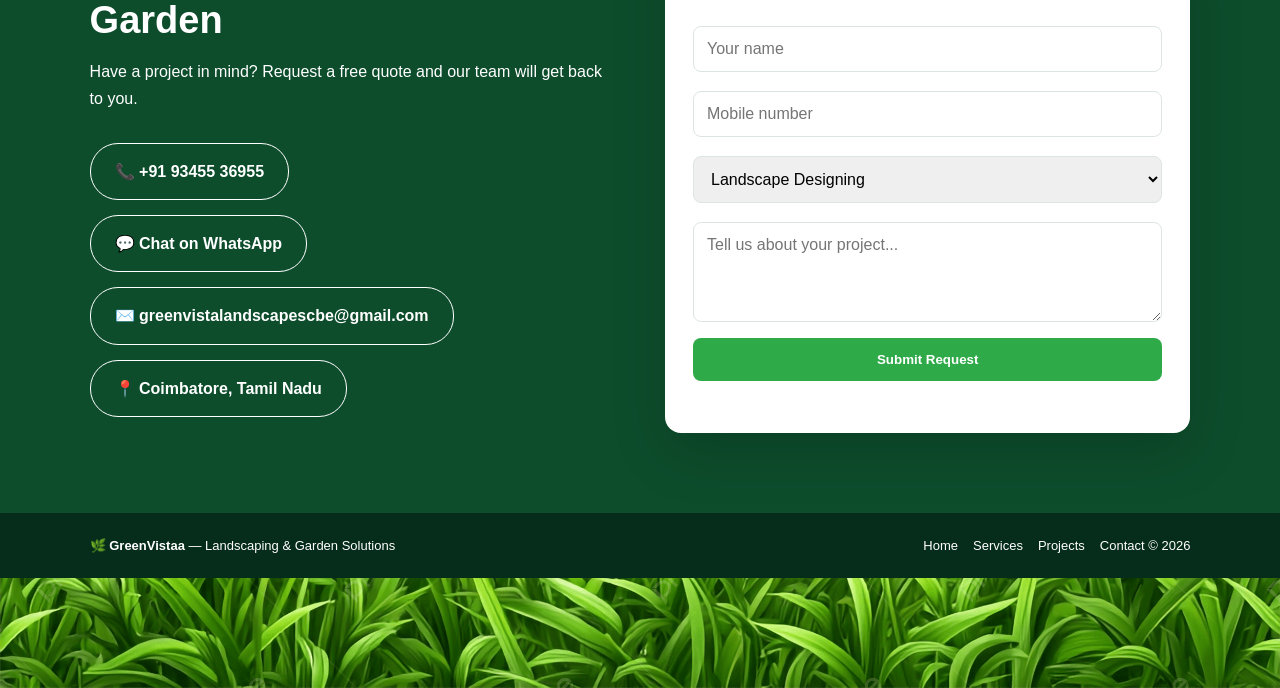
==== commit 7a9dc8d7: "Add files via upload" ====
--- a/index.html
+++ b/index.html
@@ -66,9 +66,9 @@
 }
 .bottom-background {
     width: 100%;
-    height: 180px;
-
-    background-image: url("bottom img.jpeg");
+    height: 110px;
+
+   background-image:url("bottom img.png");
     background-repeat: no-repeat;
     background-position: bottom center;
     background-size: cover;
@@ -108,7 +108,7 @@
   box-shadow:0 6px 25px rgba(0,0,0,.07)
 }
 nav .logo{min-width:0}
-nav .logo img{width: 70px;px;height:auto}
+nav .logo img{width: 70px;height:auto}
 .links{display:flex;align-items:center;gap:3px}
 .links a{padding:10px 13px;border-radius:22px;font-weight:700;transition:.25s}
 .links a:hover{background:#edf8ea;color:var(--gv-green)}
@@ -193,8 +193,16 @@
   .navbtn{text-align:center;margin-top:4px!important}
 }
 @media(max-width:600px){
+
   nav{padding:0 5%}
-  nav .logo img{width:165px}
+
+  nav .logo img{
+      width:60px;
+      height:60px;
+      border-radius:50%;
+      object-fit:cover;
+  }
+
   .hero{min-height:630px;padding:65px 6%}
   .hero h1{font-size:38px;letter-spacing:-1px}
   .hero p{font-size:16px}
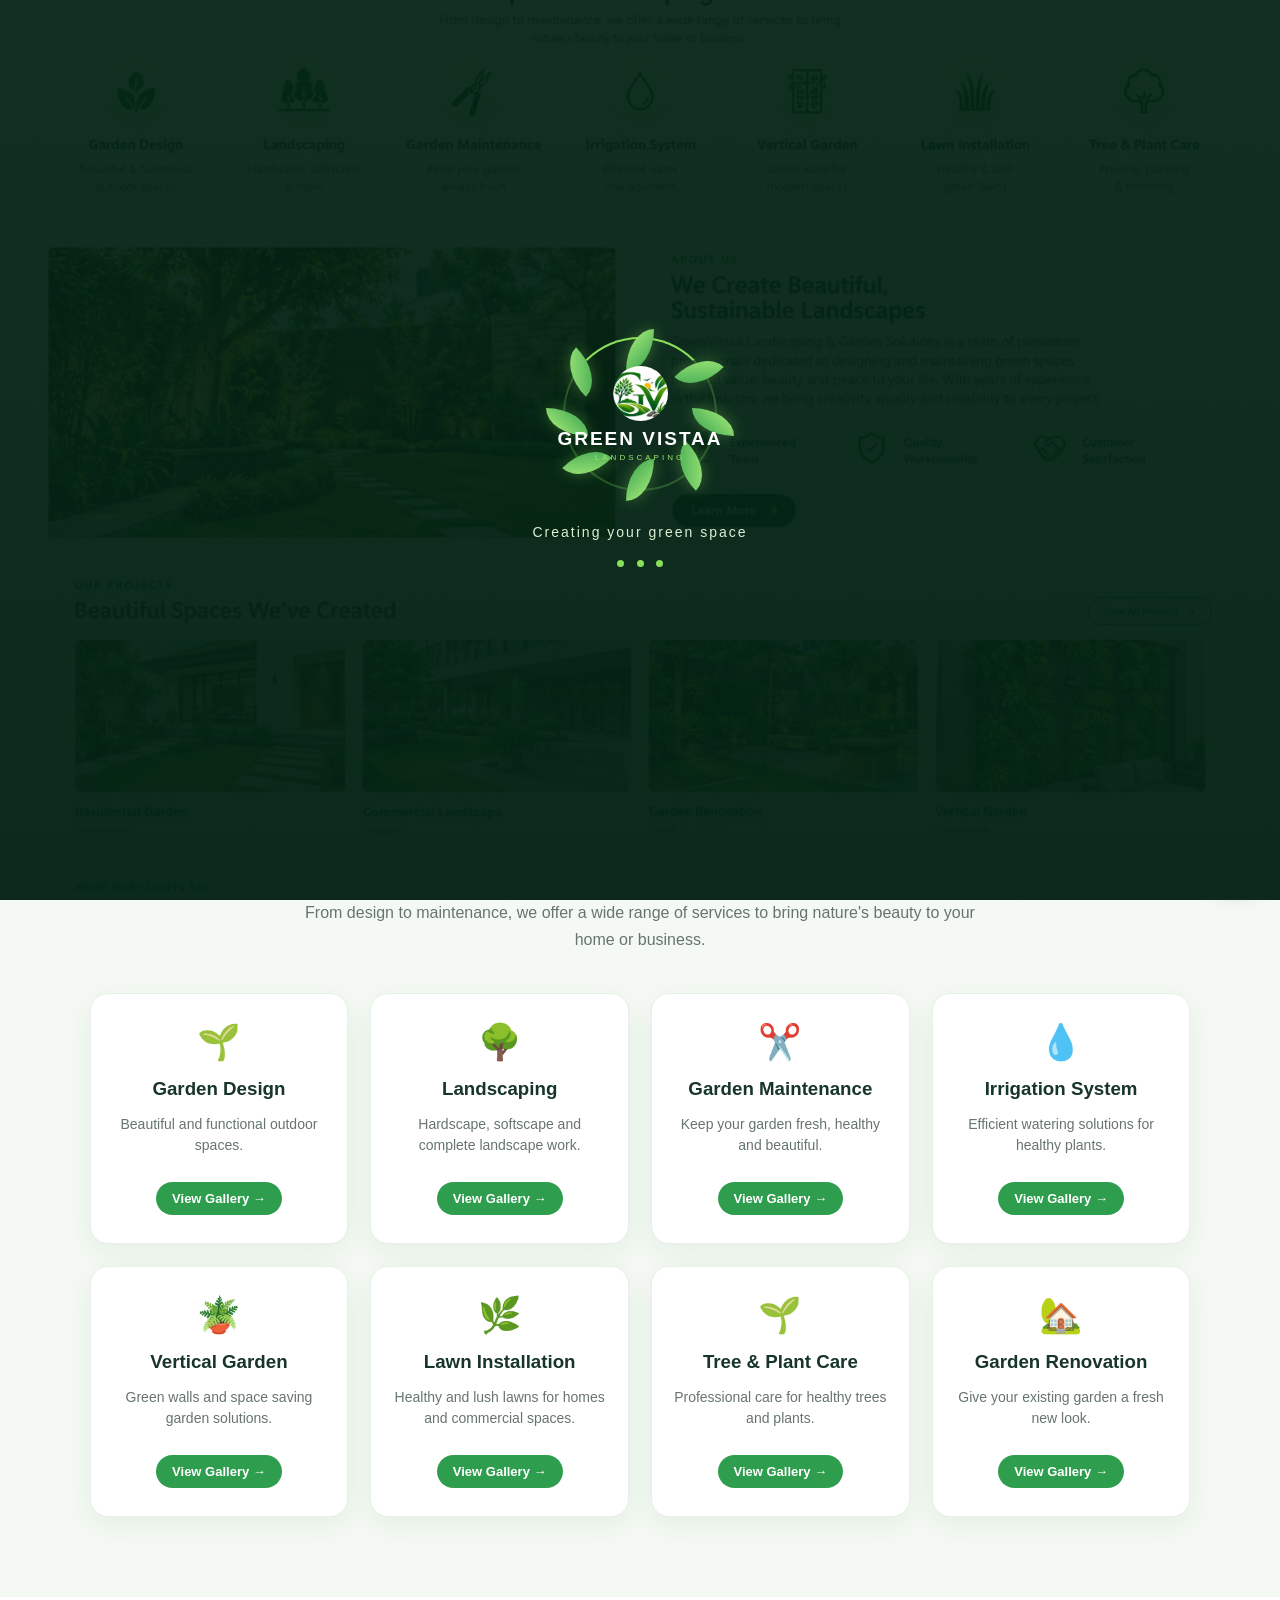
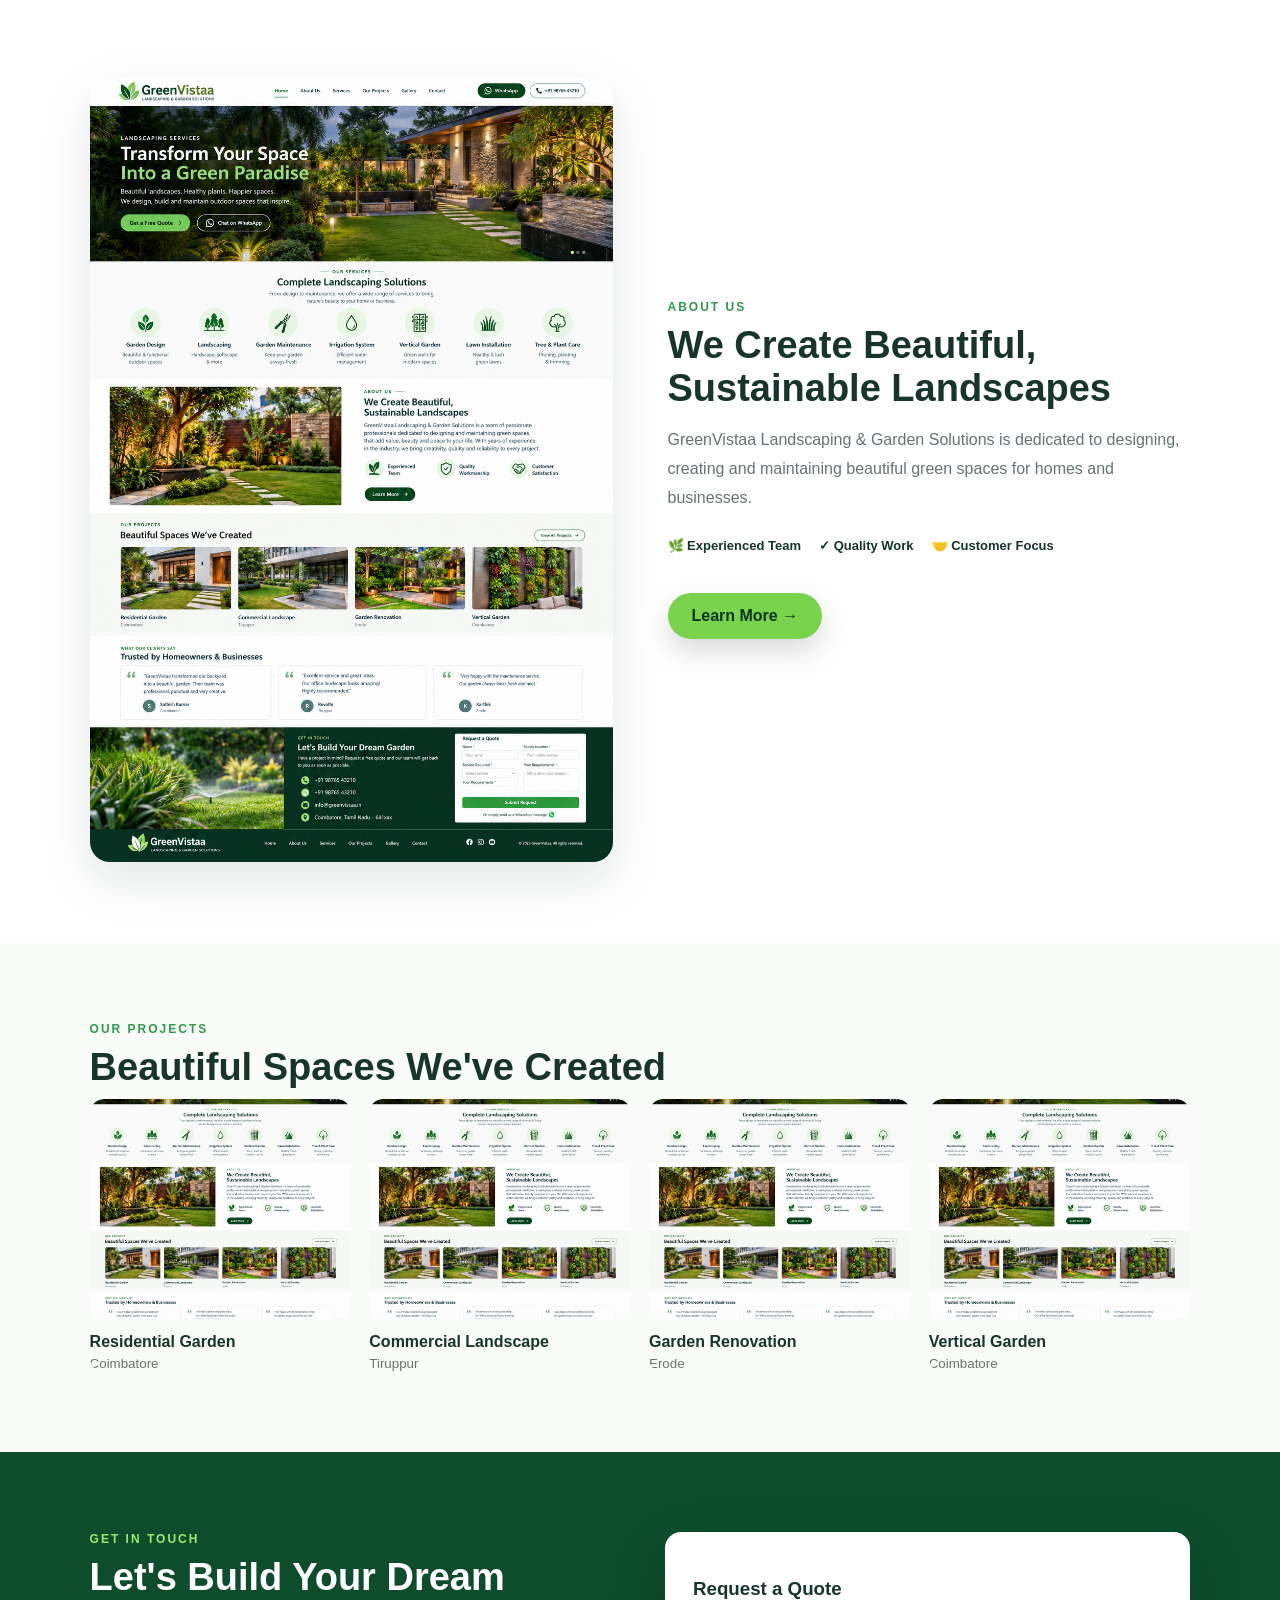
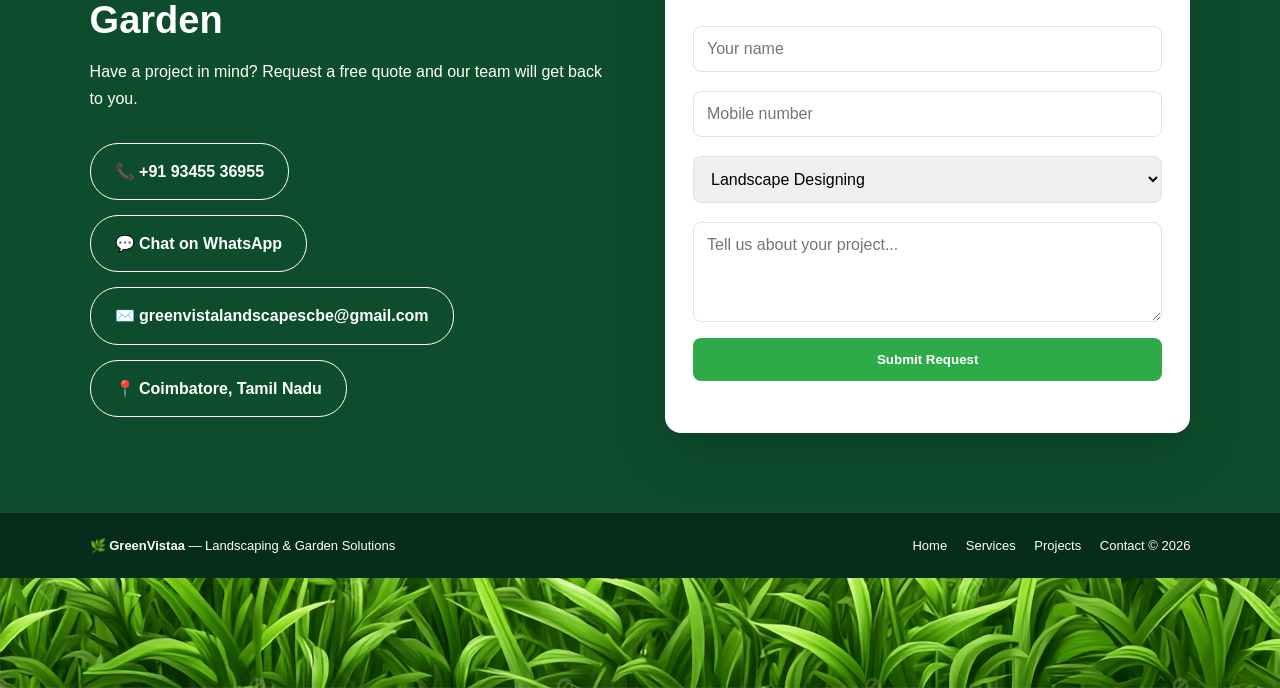
==== commit 2b69db0f: "Add files via upload" ====
--- a/index.html
+++ b/index.html
@@ -1,376 +1,1554 @@
-<!DOCTYPE html>
-<html lang="en">
-<head>
-<meta charset="UTF-8">
-<meta name="viewport" content="width=device-width, initial-scale=1.0">
-<title>GreenVistaa | Landscaping & Garden Solutions</title>
-<meta name="description" content="GreenVistaa landscaping and garden solutions. Garden design, landscaping, maintenance, irrigation, vertical gardens and lawn installation.">
-<style>
-:root{--green:#0d4d2c;--green2:#2e9d4d;--light:#f4faf3;--text:#17352a;--muted:#66756e}
-*{box-sizing:border-box}html{scroll-behavior:smooth}body{margin:0;font-family:Arial,Helvetica,sans-serif;color:var(--text);background:#fff}
-nav{height:72px;display:flex;align-items:center;justify-content:space-between;padding:0 6%;position:sticky;top:0;background:#fff;z-index:10;box-shadow:0 2px 15px #00000010}
-.logo{font-size:25px;font-weight:800;color:var(--green)}.logo span{color:#70bd43}
-nav a{color:var(--text);text-decoration:none;margin:0 12px;font-size:14px}.navbtn{background:var(--green);color:#fff;padding:11px 18px;border-radius:24px}
-.hero{min-height:620px;display:flex;align-items:center;padding:80px 7%;background:linear-gradient(90deg,#062b1bd9 0%,#062b1b99 45%,#062b1b20 100%),url('hero.jpg') center/cover;color:white}
-.hero h1{font-size:58px;line-height:1.05;max-width:720px;margin:15px 0}.hero h1 span{color:#8be05a}.hero p{font-size:18px;line-height:1.7;max-width:620px}.tag{letter-spacing:3px;font-size:13px;font-weight:bold}.btn{display:inline-block;text-decoration:none;padding:14px 24px;border-radius:28px;margin:15px 8px 0 0;font-weight:bold}.primary{background:#79d34c;color:#0b351f}.outline{border:1px solid white;color:white}
-section{padding:80px 7%}.center{text-align:center}.eyebrow{color:#31994b;font-weight:bold;letter-spacing:2px;font-size:12px}.title{font-size:38px;margin:10px 0}.sub{color:var(--muted);max-width:680px;margin:0 auto 40px;line-height:1.7}
-.services{background:var(--light)}.cards{display:grid;grid-template-columns:repeat(4,1fr);gap:22px}.card{background:white;padding:28px 20px;text-align:center;border-radius:18px;box-shadow:0 8px 30px #17452a10}.icon{font-size:35px}.card h3{margin:15px 0 8px}.card p{color:var(--muted);line-height:1.5;font-size:14px}
-.about{display:grid;grid-template-columns:1fr 1fr;gap:55px;align-items:center}.about img{width:100%;border-radius:20px}.about p{color:var(--muted);line-height:1.8}.ticks{display:flex;gap:18px;margin:25px 0}.tick{font-size:13px;font-weight:bold}
-.projects{background:#f8fbf7}.gallery{display:grid;grid-template-columns:repeat(4,1fr);gap:18px}.project img{width:100%;height:220px;object-fit:cover;border-radius:14px}.project h4{margin:10px 0 3px}.project small{color:var(--muted)}
-.contact{background:var(--green);color:white;display:grid;grid-template-columns:1fr 1fr;gap:50px}.contact p{line-height:1.7}.form{background:white;padding:28px;border-radius:16px;color:var(--text)}input,select,textarea{width:100%;padding:13px;margin:7px 0 12px;border:1px solid #dce5df;border-radius:8px;font:inherit}textarea{height:100px}.submit{width:100%;border:0;padding:14px;background:#2eaa48;color:white;border-radius:8px;font-weight:bold;cursor:pointer}
-footer{background:#062c1b;color:white;padding:25px 7%;display:flex;justify-content:space-between;align-items:center;font-size:13px}footer a{color:white;margin-left:15px;text-decoration:none}
-@media(max-width:900px){nav .links{display:none}.hero h1{font-size:42px}.cards{grid-template-columns:repeat(2,1fr)}.gallery{grid-template-columns:repeat(2,1fr)}.about,.contact{grid-template-columns:1fr}}
-@media(max-width:560px){section{padding:55px 5%}.hero{padding:65px 6%;min-height:560px}.hero h1{font-size:36px}.cards,.gallery{grid-template-columns:1fr}.project img{height:240px}footer{display:block;line-height:2}}
-.service-btn {
-  display: inline-block;
-  margin-top: 12px;
-  padding: 9px 16px;
-  background: #2e9d4d;
-  color: white;
-  text-decoration: none;
-  border-radius: 20px;
-  font-size: 13px;
-  font-weight: bold;
-}
-
-.service-btn:hover {
-  background: #0d4d2c;
-}
-.logo {
-    display: flex;
-    align-items: center;
-    gap: 10px;
-}
-
-.logo img {
-    width: 5px;
-    height: 5px;
-    object-fit: contain;
-}
-
-.logo span {
-    font-size: 28px;
-    font-weight: 800;
-    color: #168043;
-}
-
-@media (max-width: 600px) {
-    .logo img {
-        width: 30px;
-        height: 30px;
-    }
-
-    .logo span {
-        font-size: 22px;
-    }
-}
-.bottom-background {
-    width: 100%;
-    height: 110px;
-
-   background-image:url("bottom img.png");
-    background-repeat: no-repeat;
-    background-position: bottom center;
-    background-size: cover;
-}
-.brand-logo {
-    display: flex;
-    align-items: center;
-    text-decoration: none;
-    height: 90px;
-}
-
-.brand-logo img {
-    width: 320px;
-    height: auto;
-    display: block;
-    object-fit: contain;
-}
-@media (max-width: 600px) {
-    .brand-logo img {
-        width: 220px;
-    }
-
-    .brand-logo {
-        height: 70px;
-    }
-}
-
-/* ===== Green Vistaa Advanced UI Upgrade ===== */
-:root{
-  --gv-dark:#0b3d25;--gv-green:#2f9d4f;--gv-lime:#9be66d;
-  --gv-bg:#f5f8f2;--gv-text:#153326;--gv-muted:#68766f;
-}
-body{overflow-x:hidden}
-nav{
-  height:82px;padding:0 6%;background:rgba(255,255,255,.94);
-  backdrop-filter:blur(14px);-webkit-backdrop-filter:blur(14px);
-  box-shadow:0 6px 25px rgba(0,0,0,.07)
-}
-nav .logo{min-width:0}
-nav .logo img{width: 70px;height:auto}
-.links{display:flex;align-items:center;gap:3px}
-.links a{padding:10px 13px;border-radius:22px;font-weight:700;transition:.25s}
-.links a:hover{background:#edf8ea;color:var(--gv-green)}
-.navbtn{box-shadow:0 8px 20px rgba(11,61,37,.18)!important}
-.menu-toggle{
-  display:none;border:0;background:#edf8ea;color:var(--gv-dark);
-  width:44px;height:44px;border-radius:50%;font-size:21px;cursor:pointer
-}
-
-.hero{
-  min-height:660px;position:relative;isolation:isolate;
-  background:
-  linear-gradient(90deg,rgba(4,38,23,.94),rgba(4,48,27,.68) 48%,rgba(4,48,27,.12)),
-  url('hero.jpg') center/cover
-}
-.hero h1{font-size:clamp(42px,6vw,68px);letter-spacing:-2px}
-.hero p{max-width:650px}
-.hero-actions{display:flex;flex-wrap:wrap;gap:10px}
-.hero-stats{display:flex;gap:10px;flex-wrap:wrap;margin-top:28px}
-.hero-stat{
-  background:rgba(255,255,255,.11);border:1px solid rgba(255,255,255,.18);
-  backdrop-filter:blur(8px);padding:10px 15px;border-radius:14px;font-size:12px
-}
-.btn{transition:.25s;box-shadow:none}
-.btn:hover{transform:translateY(-3px)}
-.primary{box-shadow:0 12px 28px rgba(0,0,0,.15)}
-.cards .card{
-  border:1px solid #e8eee8;box-shadow:0 8px 28px rgba(23,69,42,.07);
-  transition:.3s;position:relative;overflow:hidden
-}
-.cards .card:before{
-  content:"";position:absolute;top:0;left:0;width:100%;height:4px;
-  background:linear-gradient(90deg,var(--gv-green),var(--gv-lime));
-  transform:scaleX(0);transform-origin:left;transition:.3s
-}
-.cards .card:hover{transform:translateY(-8px);box-shadow:0 18px 45px rgba(12,55,34,.14)}
-.cards .card:hover:before{transform:scaleX(1)}
-.service-btn{
-  display:inline-flex;align-items:center;gap:6px;
-  transition:.25s
-}
-.service-btn:hover{transform:translateX(4px)}
-.about img{box-shadow:0 18px 50px rgba(12,55,34,.12)}
-.project{transition:.3s;overflow:hidden}
-.project:hover{transform:translateY(-6px);box-shadow:0 18px 45px rgba(12,55,34,.12)}
-.project img{transition:.5s}
-.project:hover img{transform:scale(1.05)}
-.contact-link{
-  display:inline-flex!important;align-items:center;gap:8px;
-  text-decoration:none!important
-}
-.contact-link:hover{transform:translateX(4px)}
-.form{box-shadow:0 20px 55px rgba(0,0,0,.16)}
-input,select,textarea{transition:.2s}
-input:focus,select:focus,textarea:focus{
-  outline:none;border-color:var(--gv-green);
-  box-shadow:0 0 0 3px rgba(47,157,79,.11)
-}
-.submit{transition:.25s}
-.submit:hover{transform:translateY(-2px);background:var(--gv-dark)}
-.floating-actions{
-  position:fixed;right:18px;bottom:18px;z-index:999;
-  display:flex;flex-direction:column;gap:9px
-}
-.floating-actions a{
-  width:52px;height:52px;border-radius:50%;display:flex;
-  align-items:center;justify-content:center;text-decoration:none;
-  color:#fff;font-size:22px;box-shadow:0 10px 25px rgba(0,0,0,.2)
-}
-.float-wa{background:#25d366}.float-call{background:#2f9d4f}
-@media(max-width:900px){
-  .menu-toggle{display:block}
-  nav{height:72px}
-  .links{
-    position:absolute;display:none;top:72px;left:4%;right:4%;
-    flex-direction:column;align-items:stretch;background:#fff;
-    padding:10px;border-radius:18px;box-shadow:0 18px 45px rgba(0,0,0,.14);
-    border:1px solid #e8eee8
-  }
-  .links.open{display:flex}
-  .links a{margin:0;padding:13px 15px}
-  .navbtn{text-align:center;margin-top:4px!important}
-}
-@media(max-width:600px){
-
-  nav{padding:0 5%}
-
-  nav .logo img{
-      width:60px;
-      height:60px;
-      border-radius:50%;
-      object-fit:cover;
-  }
-
-  .hero{min-height:630px;padding:65px 6%}
-  .hero h1{font-size:38px;letter-spacing:-1px}
-  .hero p{font-size:16px}
-  .hero-actions{display:grid;grid-template-columns:1fr}
-  .hero-actions .btn{width:100%}
-  .hero-stats{display:grid;grid-template-columns:1fr 1fr}
-  .hero-stat{padding:9px 10px}
-  .floating-actions{right:12px;bottom:12px}
-  .floating-actions a{width:48px;height:48px}
-}
-
-</style>
-</head>
-<body>
-<nav>
- <div class="logo">
-    <img src="logo.jpeg" alt="GreenVistaa Logo">
-    <span>GreenVistaa</span>
-</div>
-
-  <button class="menu-toggle" id="menuToggle" aria-label="Open menu">☰</button>
-  <div class="links" id="navLinks">
-    <a href="#home">Home</a><a href="#about">About</a><a href="#services">Services</a>
-    <a href="#projects">Projects</a><a href="#contact">Contact</a>
-    <a class="navbtn" href="https://wa.me/919345536955">WhatsApp</a>
-  </div>
-</nav>
-
-<header class="hero" id="home">
-  <div>
-    <div class="tag">LANDSCAPING & GARDEN SOLUTIONS</div>
-    <h1>Transform Your Space Into a <span>Green Paradise</span></h1>
-    <p>Beautiful landscapes. Healthy plants. Happier spaces. We design, build and maintain outdoor spaces that inspire.</p>
-    <div class="hero-actions">
-      <a class="btn primary" href="#contact">Get a Free Quote →</a>
-      <a class="btn outline" href="https://wa.me/919345536955" target="_blank">💬 Chat on WhatsApp</a>
-    </div>
-    <div class="hero-stats">
-      <div class="hero-stat">🌿 Garden Design</div>
-      <div class="hero-stat">🏡 Complete Landscaping</div>
-      <div class="hero-stat">💧 Irrigation Solutions</div>
-    </div>
-  </div>
-</header>
-
-<section id="services" class="services">
-  <div class="center"><div class="eyebrow">OUR SERVICES</div><h2 class="title">Complete Landscaping Solutions</h2><p class="sub">From design to maintenance, we offer a wide range of services to bring nature's beauty to your home or business.</p></div>
-  <div class="cards">
-    <div class="card">
-  <div class="icon">🌱</div>
-  <h3>Garden Design</h3>
-  <p>Beautiful and functional outdoor spaces.</p>
-  <a href="garden-design.html" class="service-btn">View Gallery →</a>
-</div>
- <div class="card">
-  <div class="icon">🌳</div>
-  <h3>Landscaping</h3>
-  <p>Hardscape, softscape and complete landscape work.</p>
-
-  <a href="landscaping.html" class="service-btn">
-    View Gallery →
-  </a>
-</div>
-<div class="card">
-  <div class="icon">✂️</div>
-  <h3>Garden Maintenance</h3>
-  <p>Keep your garden fresh, healthy and beautiful.</p>
-
-  <a href="garden-maintenance.html" class="service-btn">
-    View Gallery →
-  </a>
-</div>   
-<div class="card">
-  <div class="icon">💧</div>
-  <h3>Irrigation System</h3>
-  <p>Efficient watering solutions for healthy plants.</p>
-
-  <a href="irrigation.html" class="service-btn">
-    View Gallery →
-  </a>
-</div> 
-<div class="card">
-  <div class="icon">🪴</div>
-  <h3>Vertical Garden</h3>
-  <p>Green walls and space saving garden solutions.</p>
-
-  <a href="vertical-garden.html" class="service-btn">
-    View Gallery →
-  </a>
-</div>    
-<div class="card">
-  <div class="icon">🌿</div>
-  <h3>Lawn Installation</h3>
-  <p>Healthy and lush lawns for homes and commercial spaces.</p>
-
-  <a href="lawn-installation.html" class="service-btn">
-    View Gallery →
-  </a>
-</div>    
-<div class="card">
-  <div class="icon">🌱</div>
-  <h3>Tree & Plant Care</h3>
-  <p>Professional care for healthy trees and plants.</p>
-
-  <a href="tree-plant-care.html" class="service-btn">
-    View Gallery →
-  </a> 
-</div>
-<div class="card">
-  <div class="icon">🏡</div>
-  <h3>Garden Renovation</h3>
-  <p>Give your existing garden a fresh new look.</p>
-
-  <a href="garden-renovation.html" class="service-btn">
-    View Gallery →
-  </a>
-</div>  
-</section>
-
-<section id="about" class="about">
-  <img src="hero.jpg" alt="GreenVistaa landscaped garden">
-  <div><div class="eyebrow">ABOUT US</div><h2 class="title">We Create Beautiful, Sustainable Landscapes</h2>
-  <p>GreenVistaa Landscaping & Garden Solutions is dedicated to designing, creating and maintaining beautiful green spaces for homes and businesses.</p>
-  <div class="ticks"><div class="tick">🌿 Experienced Team</div><div class="tick">✓ Quality Work</div><div class="tick">🤝 Customer Focus</div></div>
-  <a class="btn primary" href="#contact">Learn More →</a></div>
-</section>
-
-<section id="projects" class="projects">
-  <div><div class="eyebrow">OUR PROJECTS</div><h2 class="title">Beautiful Spaces We've Created</h2></div>
-  <div class="gallery">
-    <div class="project"><img src="hero.jpg" alt="Residential garden"><h4>Residential Garden</h4><small>Coimbatore</small></div>
-    <div class="project"><img src="hero.jpg" alt="Commercial landscape"><h4>Commercial Landscape</h4><small>Tiruppur</small></div>
-    <div class="project"><img src="hero.jpg" alt="Garden renovation"><h4>Garden Renovation</h4><small>Erode</small></div>
-    <div class="project"><img src="hero.jpg" alt="Vertical garden"><h4>Vertical Garden</h4><small>Coimbatore</small></div>
-  </div>
-</section>
-
-<section id="contact" class="contact">
-  <div><div class="eyebrow" style="color:#9be96d">GET IN TOUCH</div><h2 class="title">Let's Build Your Dream Garden</h2>
-  <p>Have a project in mind? Request a free quote and our team will get back to you.</p>
-  <p>    <a class="btn outline" href="tel:+919345536955">📞 +91 93455 36955</a>
-<br>    <a class="btn outline" href="https://wa.me/919345536955">💬 Chat on WhatsApp</a>
-<br>    <a class="btn outline" href="mailto:greenvistalandscapescbe@gmail.com">✉️ greenvistalandscapescbe@gmail.com</a>
-<br>    <a class="btn outline" href="https://www.google.com/maps/place/Coimbatore,+Tamil+Nadu/@11.0099236,76.9601749,12z/data=!3m1!4b1!4m6!3m5!1s0x3ba859af2f971cb5:0x2fc1c81e183ed282!8m2!3d10.9973691!4d76.9588876!16zL20vMDE5ZmM0?entry=ttu&g_ep=EgoyMDI2MDkxNi4wIKXMDSoASAFQAw%3D%3D">📍 Coimbatore, Tamil Nadu</a>
-</p></div>
-  <form class="form" onsubmit="sendWhatsApp(event)">
-    <h3>Request a Quote</h3>
-    <input id="name" required placeholder="Your name">
-    <input id="phone" type="tel" inputmode="numeric" autocomplete="tel" required placeholder="Mobile number">
-    <select id="service"><option>Landscape Designing</option><option>Landscaping</option><option>Vertical Gardening</option><option>Pergolas & Stone Benches</option><option>Stone Leying</option><option>Lawn Installation</option><option>Annual Maintenance</option></select>
-    <textarea id="req" placeholder="Tell us about your project..."></textarea>
-    <button class="submit">Submit Request</button>
-  </form>
-  </section>
-
-<footer><div>🌿 <b>GreenVistaa</b> — Landscaping & Garden Solutions</div><div><a href="#home">Home</a><a href="#services">Services</a><a href="#projects">Projects</a><a href="#contact">Contact</a> © 2026</div></footer>
-
-<script>
-function sendWhatsApp(e){
- e.preventDefault();
- const msg=`Hello GreenVistaa!%0A%0AName: ${encodeURIComponent(document.getElementById('name').value)}%0AMobile: ${encodeURIComponent(document.getElementById('phone').value)}%0AService: ${encodeURIComponent(document.getElementById('service').value)}%0ARequirements: ${encodeURIComponent(document.getElementById('req').value)}`;
- window.open('https://wa.me/919345536955?text='+msg,'_blank');
-}
-</script>
-<div class="floating-actions">
-  <a class="float-wa" href="https://wa.me/919345536955" target="_blank" aria-label="WhatsApp">💬</a>
-  <a class="float-call" href="tel:+919345536955" aria-label="Call">📞</a>
-</div>
-<div class="bottom-background"></div>
-</body>
+<!DOCTYPE html>
+<html lang="en">
+<head>
+<meta charset="UTF-8">
+<meta name="viewport" content="width=device-width, initial-scale=1.0">
+
+<title>GreenVistaa | Landscaping & Garden Solutions</title>
+
+<meta name="description" content="GreenVistaa landscaping and garden solutions. Garden design, landscaping, maintenance, irrigation, vertical gardens and lawn installation.">
+
+<style>
+
+:root{
+    --green:#0d4d2c;
+    --green2:#2e9d4d;
+    --light:#f4faf3;
+    --text:#17352a;
+    --muted:#66756e;
+    --gv-dark:#0b3d25;
+    --gv-green:#2f9d4f;
+    --gv-lime:#9be66d;
+    --gv-bg:#f5f8f2;
+}
+
+*{
+    box-sizing:border-box;
+}
+
+html{
+    scroll-behavior:smooth;
+}
+
+body{
+    margin:0;
+    font-family:Arial,Helvetica,sans-serif;
+    color:var(--text);
+    background:#fff;
+    overflow-x:hidden;
+}
+
+/* =========================
+   NAVIGATION
+   ========================= */
+
+nav{
+    height:82px;
+    display:flex;
+    align-items:center;
+    justify-content:space-between;
+    padding:0 6%;
+    position:sticky;
+    top:0;
+    background:rgba(255,255,255,.94);
+    backdrop-filter:blur(14px);
+    -webkit-backdrop-filter:blur(14px);
+    z-index:1000;
+    box-shadow:0 6px 25px rgba(0,0,0,.07);
+}
+
+.logo{
+    display:flex;
+    align-items:center;
+    gap:10px;
+    min-width:0;
+    text-decoration:none;
+}
+
+.logo img{
+    width:70px;
+    height:70px;
+    object-fit:contain;
+    border-radius:0%;
+}
+
+.logo span{
+    font-size:28px;
+    font-weight:800;
+    color:#168043;
+}
+
+.links{
+    display:flex;
+    align-items:center;
+    gap:3px;
+}
+
+.links a{
+    color:var(--text);
+    text-decoration:none;
+    padding:10px 13px;
+    border-radius:22px;
+    font-size:14px;
+    font-weight:700;
+    transition:.25s;
+}
+
+.links a:hover{
+    background:#edf8ea;
+    color:var(--gv-green);
+}
+
+.navbtn{
+    background:var(--green)!important;
+    color:#fff!important;
+    box-shadow:0 8px 20px rgba(11,61,37,.18);
+}
+
+.menu-toggle{
+    display:none;
+    border:0;
+    background:#edf8ea;
+    color:var(--gv-dark);
+    width:44px;
+    height:44px;
+    border-radius:50%;
+    font-size:21px;
+    cursor:pointer;
+}
+
+/* =========================
+   HERO
+   ========================= */
+
+.hero{
+    min-height:660px;
+    position:relative;
+    isolation:isolate;
+    display:flex;
+    align-items:center;
+    padding:80px 7%;
+    background:
+        linear-gradient(
+            90deg,
+            rgba(4,38,23,.94),
+            rgba(4,48,27,.68) 48%,
+            rgba(4,48,27,.12)
+        ),
+        url("hero.jpg") center/cover;
+    color:white;
+}
+
+.tag{
+    letter-spacing:3px;
+    font-size:13px;
+    font-weight:bold;
+}
+
+.hero h1{
+    font-size:clamp(42px,6vw,68px);
+    line-height:1.05;
+    letter-spacing:-2px;
+    max-width:720px;
+    margin:15px 0;
+}
+
+.hero h1 span{
+    color:#8be05a;
+}
+
+.hero p{
+    font-size:18px;
+    line-height:1.7;
+    max-width:650px;
+}
+
+.hero-actions{
+    display:flex;
+    flex-wrap:wrap;
+    gap:10px;
+}
+
+.btn{
+    display:inline-block;
+    text-decoration:none;
+    padding:14px 24px;
+    border-radius:28px;
+    margin:15px 8px 0 0;
+    font-weight:bold;
+    transition:.25s;
+}
+
+.btn:hover{
+    transform:translateY(-3px);
+}
+
+.primary{
+    background:#79d34c;
+    color:#0b351f;
+    box-shadow:0 12px 28px rgba(0,0,0,.15);
+}
+
+.outline{
+    border:1px solid white;
+    color:white;
+}
+
+.hero-stats{
+    display:flex;
+    gap:10px;
+    flex-wrap:wrap;
+    margin-top:28px;
+}
+
+.hero-stat{
+    background:rgba(255,255,255,.11);
+    border:1px solid rgba(255,255,255,.18);
+    backdrop-filter:blur(8px);
+    padding:10px 15px;
+    border-radius:14px;
+    font-size:12px;
+}
+
+/* =========================
+   SECTIONS
+   ========================= */
+
+section{
+    padding:80px 7%;
+}
+
+.center{
+    text-align:center;
+}
+
+.eyebrow{
+    color:#31994b;
+    font-weight:bold;
+    letter-spacing:2px;
+    font-size:12px;
+}
+
+.title{
+    font-size:38px;
+    margin:10px 0;
+}
+
+.sub{
+    color:var(--muted);
+    max-width:680px;
+    margin:0 auto 40px;
+    line-height:1.7;
+}
+
+/* =========================
+   SERVICES
+   ========================= */
+
+.services{
+    background:var(--light);
+}
+
+.cards{
+    display:grid;
+    grid-template-columns:repeat(4,1fr);
+    gap:22px;
+}
+
+.card{
+    background:white;
+    padding:28px 20px;
+    text-align:center;
+    border-radius:18px;
+    border:1px solid #e8eee8;
+    box-shadow:0 8px 28px rgba(23,69,42,.07);
+    transition:.3s;
+    position:relative;
+    overflow:hidden;
+}
+
+.card:before{
+    content:"";
+    position:absolute;
+    top:0;
+    left:0;
+    width:100%;
+    height:4px;
+    background:linear-gradient(
+        90deg,
+        var(--gv-green),
+        var(--gv-lime)
+    );
+    transform:scaleX(0);
+    transform-origin:left;
+    transition:.3s;
+}
+
+.card:hover{
+    transform:translateY(-8px);
+    box-shadow:0 18px 45px rgba(12,55,34,.14);
+}
+
+.card:hover:before{
+    transform:scaleX(1);
+}
+
+.icon{
+    font-size:35px;
+}
+
+.card h3{
+    margin:15px 0 8px;
+}
+
+.card p{
+    color:var(--muted);
+    line-height:1.5;
+    font-size:14px;
+}
+
+.service-btn{
+    display:inline-flex;
+    align-items:center;
+    gap:6px;
+    margin-top:12px;
+    padding:9px 16px;
+    background:#2e9d4d;
+    color:white;
+    text-decoration:none;
+    border-radius:20px;
+    font-size:13px;
+    font-weight:bold;
+    transition:.25s;
+}
+
+.service-btn:hover{
+    background:#0d4d2c;
+    transform:translateX(4px);
+}
+
+/* =========================
+   ABOUT
+   ========================= */
+
+.about{
+    display:grid;
+    grid-template-columns:1fr 1fr;
+    gap:55px;
+    align-items:center;
+}
+
+.about img{
+    width:100%;
+    border-radius:20px;
+    box-shadow:0 18px 50px rgba(12,55,34,.12);
+}
+
+.about p{
+    color:var(--muted);
+    line-height:1.8;
+}
+
+.ticks{
+    display:flex;
+    gap:18px;
+    margin:25px 0;
+    flex-wrap:wrap;
+}
+
+.tick{
+    font-size:13px;
+    font-weight:bold;
+}
+
+/* =========================
+   PROJECTS
+   ========================= */
+
+.projects{
+    background:#f8fbf7;
+}
+
+.gallery{
+    display:grid;
+    grid-template-columns:repeat(4,1fr);
+    gap:18px;
+}
+
+.project{
+    transition:.3s;
+    overflow:hidden;
+    border-radius:14px;
+}
+
+.project:hover{
+    transform:translateY(-6px);
+    box-shadow:0 18px 45px rgba(12,55,34,.12);
+}
+
+.project img{
+    width:100%;
+    height:220px;
+    object-fit:cover;
+    border-radius:14px;
+    transition:.5s;
+}
+
+.project:hover img{
+    transform:scale(1.05);
+}
+
+.project h4{
+    margin:10px 0 3px;
+}
+
+.project small{
+    color:var(--muted);
+}
+
+/* =========================
+   CONTACT
+   ========================= */
+
+.contact{
+    background:var(--green);
+    color:white;
+    display:grid;
+    grid-template-columns:1fr 1fr;
+    gap:50px;
+}
+
+.contact p{
+    line-height:1.7;
+}
+
+.contact-link{
+    display:inline-flex!important;
+    align-items:center;
+    gap:8px;
+    text-decoration:none!important;
+}
+
+.form{
+    background:white;
+    padding:28px;
+    border-radius:16px;
+    color:var(--text);
+    box-shadow:0 20px 55px rgba(0,0,0,.16);
+}
+
+input,
+select,
+textarea{
+    width:100%;
+    padding:13px;
+    margin:7px 0 12px;
+    border:1px solid #dce5df;
+    border-radius:8px;
+    font:inherit;
+    transition:.2s;
+}
+
+input:focus,
+select:focus,
+textarea:focus{
+    outline:none;
+    border-color:var(--gv-green);
+    box-shadow:0 0 0 3px rgba(47,157,79,.11);
+}
+
+textarea{
+    height:100px;
+    resize:vertical;
+}
+
+.submit{
+    width:100%;
+    border:0;
+    padding:14px;
+    background:#2eaa48;
+    color:white;
+    border-radius:8px;
+    font-weight:bold;
+    cursor:pointer;
+    transition:.25s;
+}
+
+.submit:hover{
+    transform:translateY(-2px);
+    background:var(--gv-dark);
+}
+
+/* =========================
+   FOOTER
+   ========================= */
+
+footer{
+    background:#062c1b;
+    color:white;
+    padding:25px 7%;
+    display:flex;
+    justify-content:space-between;
+    align-items:center;
+    font-size:13px;
+}
+
+footer a{
+    color:white;
+    margin-left:15px;
+    text-decoration:none;
+}
+
+/* =========================
+   FLOATING BUTTONS
+   ========================= */
+
+.floating-actions{
+    position:fixed;
+    right:18px;
+    bottom:18px;
+    z-index:9999;
+    display:flex;
+    flex-direction:column;
+    gap:9px;
+}
+
+.floating-actions a{
+    width:52px;
+    height:52px;
+    border-radius:50%;
+    display:flex;
+    align-items:center;
+    justify-content:center;
+    text-decoration:none;
+    color:#fff;
+    font-size:22px;
+    box-shadow:0 10px 25px rgba(0,0,0,.2);
+}
+
+.float-wa{
+    background:#25d366;
+}
+
+.float-call{
+    background:#2f9d4f;
+}
+
+/* =========================
+   BOTTOM BACKGROUND
+   ========================= */
+
+.bottom-background{
+    width:100%;
+    height:110px;
+    background-image:url("bottom img.png");
+    background-repeat:no-repeat;
+    background-position:bottom center;
+    background-size:cover;
+}
+
+/* =================================================
+   GREEN VISTAA LOADING SCREEN
+   ================================================= */
+
+#gvLoader{
+    position:fixed;
+    inset:0;
+    z-index:99999;
+    background:
+        linear-gradient(
+            rgba(3,35,20,.94),
+            rgba(3,35,20,.97)
+        ),
+        url("hero.jpg") center/cover;
+
+    display:flex;
+    align-items:center;
+    justify-content:center;
+
+    opacity:1;
+    visibility:visible;
+    pointer-events:auto;
+
+    transition:
+        opacity .8s ease,
+        visibility .8s ease;
+}
+
+#gvLoader.hide{
+    opacity:0;
+    visibility:hidden;
+    pointer-events:none;
+}
+
+.loader-content{
+    text-align:center;
+    color:white;
+}
+
+/* Circular leaf area */
+
+.leaf-circle{
+    position:relative;
+    width:170px;
+    height:170px;
+    margin:0 auto 25px;
+    border-radius:50%;
+}
+
+.leaf-circle::before{
+    content:"";
+    position:absolute;
+    inset:8px;
+    border:2px solid rgba(126,224,91,.25);
+    border-top-color:#8be05a;
+    border-radius:50%;
+    animation:circleRotate 2.2s linear infinite;
+}
+
+/* Leaves */
+
+.loader-leaf{
+    position:absolute;
+    width:28px;
+    height:42px;
+    background:linear-gradient(
+        135deg,
+        #b5f47d,
+        #2e9d4d
+    );
+    border-radius:100% 0 100% 0;
+    box-shadow:0 0 15px rgba(139,224,90,.35);
+    animation:leafPulse 1.5s ease-in-out infinite;
+}
+
+.leaf1{
+    top:0;
+    left:71px;
+    transform:rotate(0deg);
+}
+
+.leaf2{
+    top:22px;
+    right:12px;
+    transform:rotate(45deg);
+    animation-delay:.15s;
+}
+
+.leaf3{
+    top:72px;
+    right:-2px;
+    transform:rotate(90deg);
+    animation-delay:.3s;
+}
+
+.leaf4{
+    bottom:12px;
+    right:20px;
+    transform:rotate(135deg);
+    animation-delay:.45s;
+}
+
+.leaf5{
+    bottom:-2px;
+    left:71px;
+    transform:rotate(180deg);
+    animation-delay:.6s;
+}
+
+.leaf6{
+    bottom:15px;
+    left:18px;
+    transform:rotate(225deg);
+    animation-delay:.75s;
+}
+
+.leaf7{
+    top:72px;
+    left:-2px;
+    transform:rotate(270deg);
+    animation-delay:.9s;
+}
+
+.leaf8{
+    top:22px;
+    left:12px;
+    transform:rotate(315deg);
+    animation-delay:1.05s;
+}
+
+/* Center logo */
+
+.loader-logo{
+    position:absolute;
+    inset:0;
+    display:flex;
+    flex-direction:column;
+    align-items:center;
+    justify-content:center;
+    z-index:5;
+}
+
+.loader-logo img{
+    width:55px;
+    height:55px;
+    object-fit:cover;
+    border-radius:50%;
+    margin-bottom:7px;
+}
+
+.loader-logo h2{
+    margin:0;
+    font-size:19px;
+    letter-spacing:2px;
+    color:white;
+}
+
+.loader-logo span{
+    font-size:8px;
+    letter-spacing:3px;
+    color:#9be66d;
+    margin-top:3px;
+}
+
+.loader-text{
+    font-size:14px;
+    letter-spacing:2px;
+    color:#dcefd4;
+    margin-bottom:13px;
+}
+
+.loader-dots span{
+    display:inline-block;
+    width:7px;
+    height:7px;
+    background:#8be05a;
+    border-radius:50%;
+    margin:0 4px;
+    animation:dotBounce 1.2s infinite;
+}
+
+.loader-dots span:nth-child(2){
+    animation-delay:.2s;
+}
+
+.loader-dots span:nth-child(3){
+    animation-delay:.4s;
+}
+
+@keyframes circleRotate{
+    to{
+        transform:rotate(360deg);
+    }
+}
+
+@keyframes leafPulse{
+    0%,100%{
+        opacity:.55;
+        transform:scale(.85);
+    }
+
+    50%{
+        opacity:1;
+        transform:scale(1.05);
+    }
+}
+
+@keyframes dotBounce{
+    0%,60%,100%{
+        transform:translateY(0);
+        opacity:.4;
+    }
+
+    30%{
+        transform:translateY(-6px);
+        opacity:1;
+    }
+}
+
+/* =========================
+   RESPONSIVE
+   ========================= */
+
+@media(max-width:900px){
+
+    .menu-toggle{
+        display:block;
+    }
+
+    nav{
+        height:72px;
+    }
+
+    .links{
+        position:absolute;
+        display:none;
+        top:72px;
+        left:4%;
+        right:4%;
+        flex-direction:column;
+        align-items:stretch;
+        background:#fff;
+        padding:10px;
+        border-radius:18px;
+        box-shadow:0 18px 45px rgba(0,0,0,.14);
+        border:1px solid #e8eee8;
+    }
+
+    .links.open{
+        display:flex;
+    }
+
+    .links a{
+        margin:0;
+        padding:13px 15px;
+    }
+
+    .navbtn{
+        text-align:center;
+        margin-top:4px!important;
+    }
+
+    .hero h1{
+        font-size:42px;
+    }
+
+    .cards{
+        grid-template-columns:repeat(2,1fr);
+    }
+
+    .gallery{
+        grid-template-columns:repeat(2,1fr);
+    }
+
+    .about,
+    .contact{
+        grid-template-columns:1fr;
+    }
+}
+
+@media(max-width:600px){
+
+    nav{
+        padding:0 5%;
+    }
+
+   @media(max-width:600px){
+    nav .logo img{
+        width:60px;
+        height:60px;
+        border-radius:0;
+        object-fit:contain;
+    }
+}
+
+    .logo span{
+        font-size:22px;
+    }
+
+    .hero{
+        min-height:630px;
+        padding:65px 6%;
+    }
+
+    .hero h1{
+        font-size:38px;
+        letter-spacing:-1px;
+    }
+
+    .hero p{
+        font-size:16px;
+    }
+
+    .hero-actions{
+        display:grid;
+        grid-template-columns:1fr;
+    }
+
+    .hero-actions .btn{
+        width:100%;
+    }
+
+    .hero-stats{
+        display:grid;
+        grid-template-columns:1fr 1fr;
+    }
+
+    .hero-stat{
+        padding:9px 10px;
+    }
+
+    section{
+        padding:55px 5%;
+    }
+
+    .title{
+        font-size:32px;
+    }
+
+    .cards,
+    .gallery{
+        grid-template-columns:1fr;
+    }
+
+    .project img{
+        height:240px;
+    }
+
+    footer{
+        display:block;
+        line-height:2;
+    }
+
+    .floating-actions{
+        right:12px;
+        bottom:12px;
+    }
+
+    .floating-actions a{
+        width:48px;
+        height:48px;
+    }
+
+    .leaf-circle{
+        width:145px;
+        height:145px;
+    }
+
+    .loader-logo img{
+        width:48px;
+        height:48px;
+    }
+
+    .loader-logo h2{
+        font-size:16px;
+    }
+
+    .loader-text{
+        font-size:12px;
+    }
+}
+
+</style>
+</head>
+
+<body>
+
+<!-- =========================
+     GREEN VISTAA LOADER
+     ========================= -->
+
+<div id="gvLoader">
+
+    <div class="loader-content">
+
+        <div class="leaf-circle">
+
+            <div class="loader-leaf leaf1"></div>
+            <div class="loader-leaf leaf2"></div>
+            <div class="loader-leaf leaf3"></div>
+            <div class="loader-leaf leaf4"></div>
+            <div class="loader-leaf leaf5"></div>
+            <div class="loader-leaf leaf6"></div>
+            <div class="loader-leaf leaf7"></div>
+            <div class="loader-leaf leaf8"></div>
+
+            <div class="loader-logo">
+                <img src="logo.jpeg" alt="Green Vistaa">
+                <h2>GREEN VISTAA</h2>
+                <span>LANDSCAPING</span>
+            </div>
+
+        </div>
+
+        <div class="loader-text">
+            Creating your green space
+        </div>
+
+        <div class="loader-dots">
+            <span></span>
+            <span></span>
+            <span></span>
+        </div>
+
+    </div>
+
+</div>
+
+
+<!-- =========================
+     NAVIGATION
+     ========================= -->
+
+<nav>
+
+    <a href="#home" class="logo">
+        <img src="logo.jpeg" alt="GreenVistaa Logo">
+        <span>GreenVistaa</span>
+    </a>
+
+    <button
+        class="menu-toggle"
+        id="menuToggle"
+        aria-label="Open menu">
+        ☰
+    </button>
+
+    <div class="links" id="navLinks">
+
+        <a href="#home">Home</a>
+        <a href="#about">About</a>
+        <a href="#services">Services</a>
+        <a href="#projects">Projects</a>
+        <a href="#contact">Contact</a>
+
+        <a
+            class="navbtn"
+            href="https://wa.me/919345536955"
+            target="_blank">
+            WhatsApp
+        </a>
+
+    </div>
+
+</nav>
+
+
+<!-- =========================
+     HERO
+     ========================= -->
+
+<header class="hero" id="home">
+
+    <div>
+
+        <div class="tag">
+            LANDSCAPING & GARDEN SOLUTIONS
+        </div>
+
+        <h1>
+            Transform Your Space Into a
+            <span>Green Paradise</span>
+        </h1>
+
+        <p>
+            Beautiful landscapes. Healthy plants. Happier spaces.
+            We design, build and maintain outdoor spaces that inspire.
+        </p>
+
+        <div class="hero-actions">
+
+            <a class="btn primary" href="#contact">
+                Get a Free Quote →
+            </a>
+
+            <a
+                class="btn outline"
+                href="https://wa.me/919345536955"
+                target="_blank">
+                💬 Chat on WhatsApp
+            </a>
+
+        </div>
+
+        <div class="hero-stats">
+
+            <div class="hero-stat">
+                🌿 Garden Design
+            </div>
+
+            <div class="hero-stat">
+                🏡 Complete Landscaping
+            </div>
+
+            <div class="hero-stat">
+                💧 Irrigation Solutions
+            </div>
+
+        </div>
+
+    </div>
+
+</header>
+
+
+<!-- =========================
+     SERVICES
+     ========================= -->
+
+<section id="services" class="services">
+
+    <div class="center">
+
+        <div class="eyebrow">
+            OUR SERVICES
+        </div>
+
+        <h2 class="title">
+            Complete Landscaping Solutions
+        </h2>
+
+        <p class="sub">
+            From design to maintenance, we offer a wide range
+            of services to bring nature's beauty to your home or business.
+        </p>
+
+    </div>
+
+    <div class="cards">
+
+        <div class="card">
+            <div class="icon">🌱</div>
+            <h3>Garden Design</h3>
+            <p>Beautiful and functional outdoor spaces.</p>
+            <a href="garden-design.html" class="service-btn">
+                View Gallery →
+            </a>
+        </div>
+
+        <div class="card">
+            <div class="icon">🌳</div>
+            <h3>Landscaping</h3>
+            <p>Hardscape, softscape and complete landscape work.</p>
+            <a href="landscaping.html" class="service-btn">
+                View Gallery →
+            </a>
+        </div>
+
+        <div class="card">
+            <div class="icon">✂️</div>
+            <h3>Garden Maintenance</h3>
+            <p>Keep your garden fresh, healthy and beautiful.</p>
+            <a href="garden-maintenance.html" class="service-btn">
+                View Gallery →
+            </a>
+        </div>
+
+        <div class="card">
+            <div class="icon">💧</div>
+            <h3>Irrigation System</h3>
+            <p>Efficient watering solutions for healthy plants.</p>
+            <a href="irrigation.html" class="service-btn">
+                View Gallery →
+            </a>
+        </div>
+
+        <div class="card">
+            <div class="icon">🪴</div>
+            <h3>Vertical Garden</h3>
+            <p>Green walls and space saving garden solutions.</p>
+            <a href="vertical-garden.html" class="service-btn">
+                View Gallery →
+            </a>
+        </div>
+
+        <div class="card">
+            <div class="icon">🌿</div>
+            <h3>Lawn Installation</h3>
+            <p>Healthy and lush lawns for homes and commercial spaces.</p>
+            <a href="lawn-installation.html" class="service-btn">
+                View Gallery →
+            </a>
+        </div>
+
+        <div class="card">
+            <div class="icon">🌱</div>
+            <h3>Tree & Plant Care</h3>
+            <p>Professional care for healthy trees and plants.</p>
+            <a href="tree-plant-care.html" class="service-btn">
+                View Gallery →
+            </a>
+        </div>
+
+        <div class="card">
+            <div class="icon">🏡</div>
+            <h3>Garden Renovation</h3>
+            <p>Give your existing garden a fresh new look.</p>
+            <a href="garden-renovation.html" class="service-btn">
+                View Gallery →
+            </a>
+        </div>
+
+    </div>
+
+</section>
+
+
+<!-- =========================
+     ABOUT
+     ========================= -->
+
+<section id="about" class="about">
+
+    <img
+        src="hero.jpg"
+        alt="GreenVistaa landscaped garden">
+
+    <div>
+
+        <div class="eyebrow">
+            ABOUT US
+        </div>
+
+        <h2 class="title">
+            We Create Beautiful, Sustainable Landscapes
+        </h2>
+
+        <p>
+            GreenVistaa Landscaping & Garden Solutions is dedicated
+            to designing, creating and maintaining beautiful green
+            spaces for homes and businesses.
+        </p>
+
+        <div class="ticks">
+
+            <div class="tick">
+                🌿 Experienced Team
+            </div>
+
+            <div class="tick">
+                ✓ Quality Work
+            </div>
+
+            <div class="tick">
+                🤝 Customer Focus
+            </div>
+
+        </div>
+
+        <a class="btn primary" href="#contact">
+            Learn More →
+        </a>
+
+    </div>
+
+</section>
+
+
+<!-- =========================
+     PROJECTS
+     ========================= -->
+
+<section id="projects" class="projects">
+
+    <div>
+
+        <div class="eyebrow">
+            OUR PROJECTS
+        </div>
+
+        <h2 class="title">
+            Beautiful Spaces We've Created
+        </h2>
+
+    </div>
+
+    <div class="gallery">
+
+        <div class="project">
+            <img src="hero.jpg" alt="Residential garden">
+            <h4>Residential Garden</h4>
+            <small>Coimbatore</small>
+        </div>
+
+        <div class="project">
+            <img src="hero.jpg" alt="Commercial landscape">
+            <h4>Commercial Landscape</h4>
+            <small>Tiruppur</small>
+        </div>
+
+        <div class="project">
+            <img src="hero.jpg" alt="Garden renovation">
+            <h4>Garden Renovation</h4>
+            <small>Erode</small>
+        </div>
+
+        <div class="project">
+            <img src="hero.jpg" alt="Vertical garden">
+            <h4>Vertical Garden</h4>
+            <small>Coimbatore</small>
+        </div>
+
+    </div>
+
+</section>
+
+
+<!-- =========================
+     CONTACT
+     ========================= -->
+
+<section id="contact" class="contact">
+
+    <div>
+
+        <div class="eyebrow" style="color:#9be96d">
+            GET IN TOUCH
+        </div>
+
+        <h2 class="title">
+            Let's Build Your Dream Garden
+        </h2>
+
+        <p>
+            Have a project in mind?
+            Request a free quote and our team will get back to you.
+        </p>
+
+        <p>
+
+            <a
+                class="btn outline"
+                href="tel:+919345536955">
+                📞 +91 93455 36955
+            </a>
+
+            <br>
+
+            <a
+                class="btn outline"
+                href="https://wa.me/919345536955"
+                target="_blank">
+                💬 Chat on WhatsApp
+            </a>
+
+            <br>
+
+            <a
+                class="btn outline"
+                href="mailto:greenvistalandscapescbe@gmail.com">
+                ✉️ greenvistalandscapescbe@gmail.com
+            </a>
+
+            <br>
+
+            <a
+                class="btn outline"
+                href="https://www.google.com/maps/place/Coimbatore,+Tamil+Nadu/@11.0099236,76.9601749,12z"
+                target="_blank">
+                📍 Coimbatore, Tamil Nadu
+            </a>
+
+        </p>
+
+    </div>
+
+
+    <form
+        class="form"
+        id="quoteForm"
+        onsubmit="sendWhatsApp(event)">
+
+        <h3>
+            Request a Quote
+        </h3>
+
+        <input
+            id="name"
+            required
+            placeholder="Your name">
+
+        <input
+            id="phone"
+            type="tel"
+            inputmode="numeric"
+            autocomplete="tel"
+            required
+            placeholder="Mobile number">
+
+        <select id="service">
+
+            <option>Landscape Designing</option>
+            <option>Landscaping</option>
+            <option>Vertical Gardening</option>
+            <option>Pergolas & Stone Benches</option>
+            <option>Stone Laying</option>
+            <option>Lawn Installation</option>
+            <option>Annual Maintenance</option>
+
+        </select>
+
+        <textarea
+            id="req"
+            placeholder="Tell us about your project..."></textarea>
+
+        <button
+            class="submit"
+            type="submit">
+            Submit Request
+        </button>
+
+    </form>
+
+</section>
+
+
+<!-- =========================
+     FOOTER
+     ========================= -->
+
+<footer>
+
+    <div>
+        🌿 <b>GreenVistaa</b>
+        — Landscaping & Garden Solutions
+    </div>
+
+    <div>
+
+        <a href="#home">Home</a>
+        <a href="#services">Services</a>
+        <a href="#projects">Projects</a>
+        <a href="#contact">Contact</a>
+
+        © 2026
+
+    </div>
+
+</footer>
+
+
+<!-- =========================
+     FLOATING BUTTONS
+     ========================= -->
+
+<div class="floating-actions">
+
+    <a
+        class="float-wa"
+        href="https://wa.me/919345536955"
+        target="_blank"
+        aria-label="WhatsApp">
+        💬
+    </a>
+
+    <a
+        class="float-call"
+        href="tel:+919345536955"
+        aria-label="Call">
+        📞
+    </a>
+
+</div>
+
+
+<div class="bottom-background"></div>
+
+
+<!-- =========================
+     JAVASCRIPT
+     ========================= -->
+
+<script>
+
+/* =========================
+   LOADER
+   ========================= */
+
+(function(){
+
+    const loader = document.getElementById("gvLoader");
+
+    if(!loader){
+        return;
+    }
+
+    /*
+       Loader will automatically disappear
+       after 2.5 seconds.
+
+       It does NOT depend on window.load,
+       so hero.jpg or another image cannot
+       keep the loader stuck.
+    */
+
+    setTimeout(function(){
+
+        loader.classList.add("hide");
+
+        setTimeout(function(){
+
+            if(loader){
+                loader.style.display = "none";
+            }
+
+        }, 900);
+
+    }, 2500);
+
+})();
+
+
+/* =========================
+   MOBILE MENU
+   ========================= */
+
+const menuToggle = document.getElementById("menuToggle");
+const navLinks = document.getElementById("navLinks");
+
+if(menuToggle && navLinks){
+
+    menuToggle.addEventListener("click", function(){
+
+        navLinks.classList.toggle("open");
+
+    });
+
+    navLinks.querySelectorAll("a").forEach(function(link){
+
+        link.addEventListener("click", function(){
+
+            navLinks.classList.remove("open");
+
+        });
+
+    });
+
+}
+
+
+/* =========================
+   WHATSAPP QUOTE FORM
+   ========================= */
+
+function sendWhatsApp(e){
+
+    e.preventDefault();
+
+    const name =
+        document.getElementById("name").value.trim();
+
+    const phone =
+        document.getElementById("phone").value.trim();
+
+    const service =
+        document.getElementById("service").value;
+
+    const req =
+        document.getElementById("req").value.trim();
+
+
+    const message =
+        "Hello GreenVistaa!\n\n" +
+        "Name: " + name + "\n" +
+        "Mobile: " + phone + "\n" +
+        "Service: " + service + "\n" +
+        "Requirements: " + req;
+
+
+    const whatsappURL =
+        "https://wa.me/919345536955?text=" +
+        encodeURIComponent(message);
+
+
+    window.open(
+        whatsappURL,
+        "_blank"
+    );
+
+}
+
+</script>
+
+</body>
 </html>
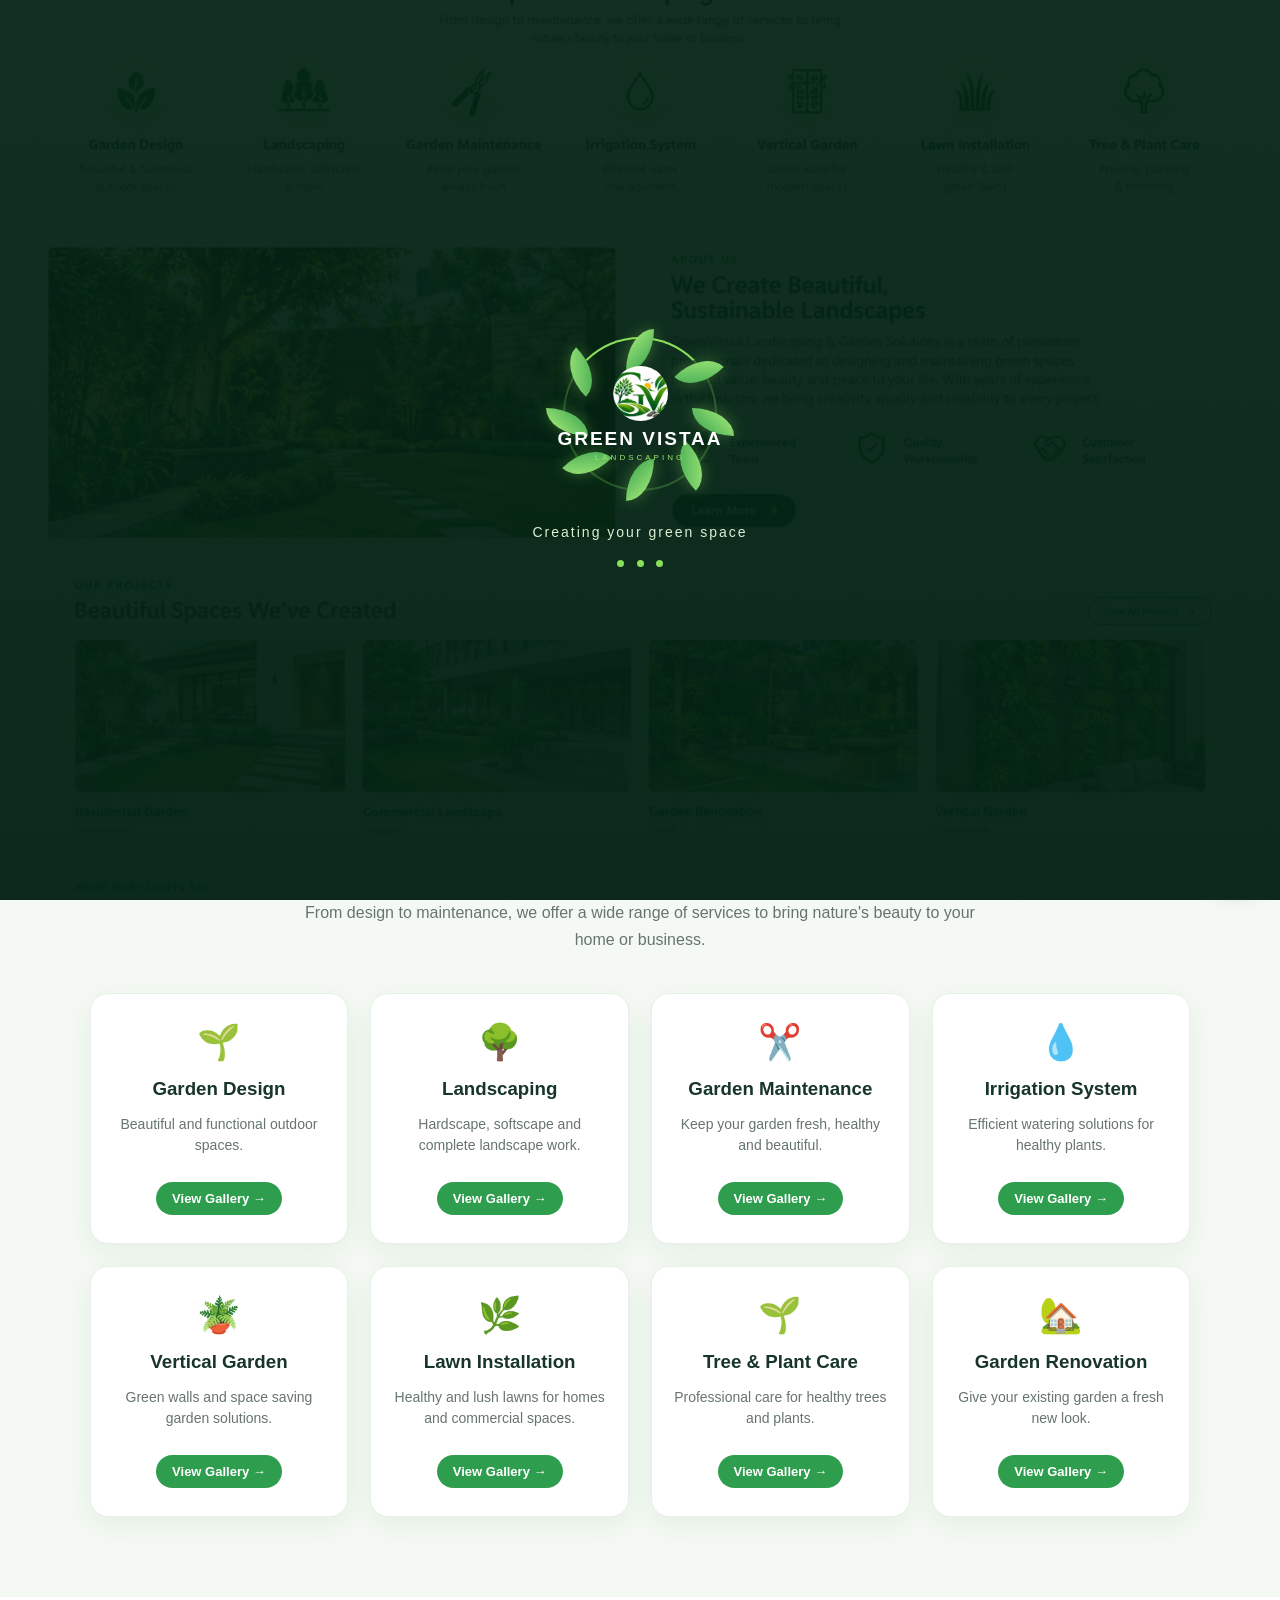
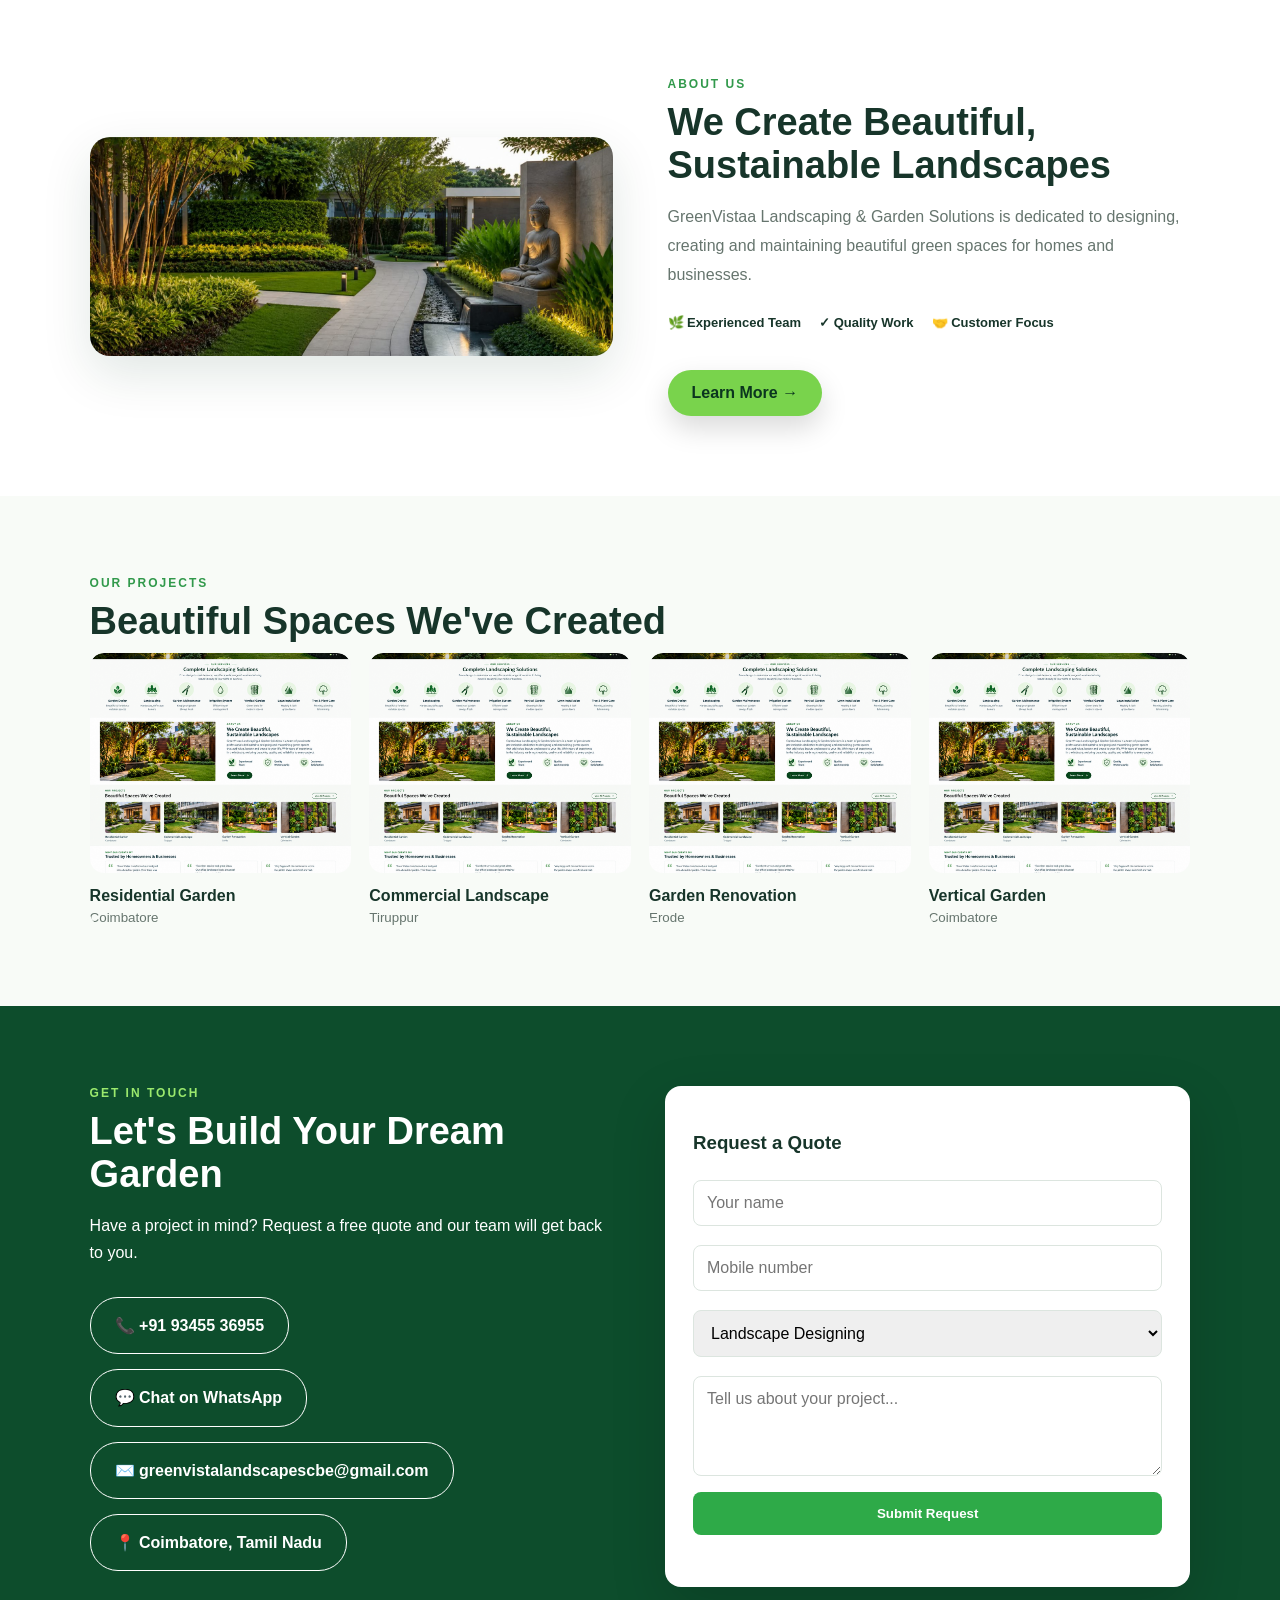
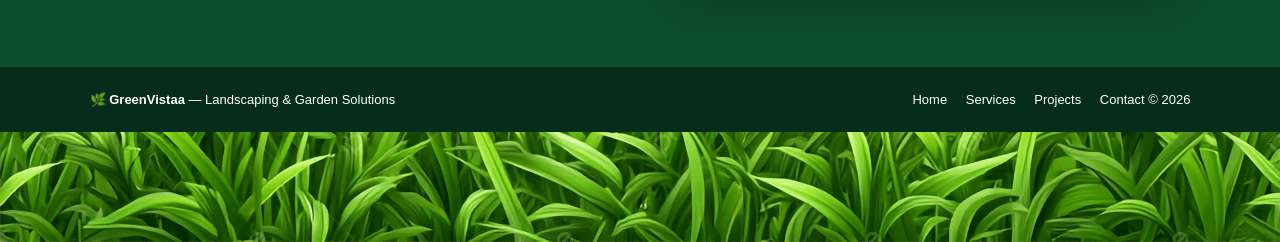
==== commit a93f515c: "Add files via upload" ====
--- a/index.html
+++ b/index.html
@@ -135,7 +135,7 @@
             rgba(4,48,27,.68) 48%,
             rgba(4,48,27,.12)
         ),
-        url("hero.jpg") center/cover;
+        url("main_hero_BG.jpeg") center/cover;
     color:white;
 }
 
@@ -1181,7 +1181,7 @@
 <section id="about" class="about">
 
     <img
-        src="hero.jpg"
+        src="Main_BG.jpeg"
         alt="GreenVistaa landscaped garden">
 
     <div>
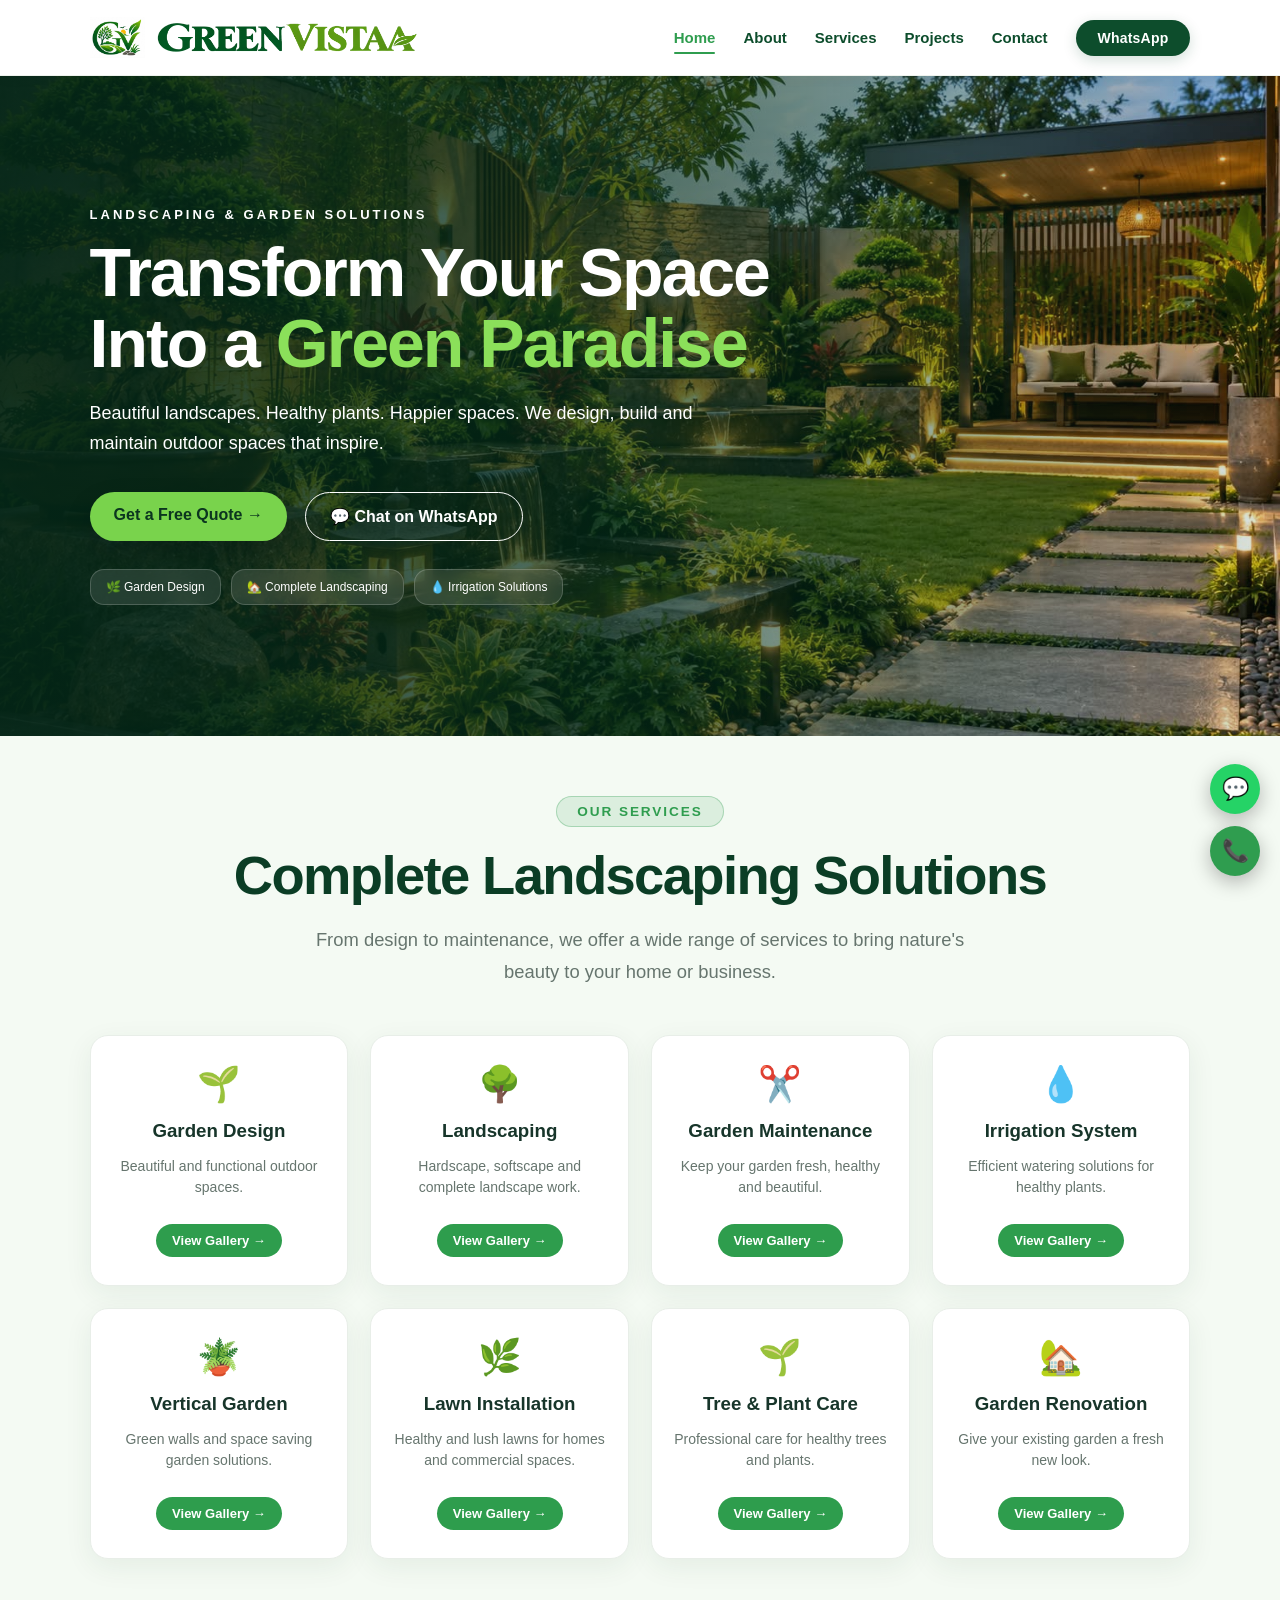
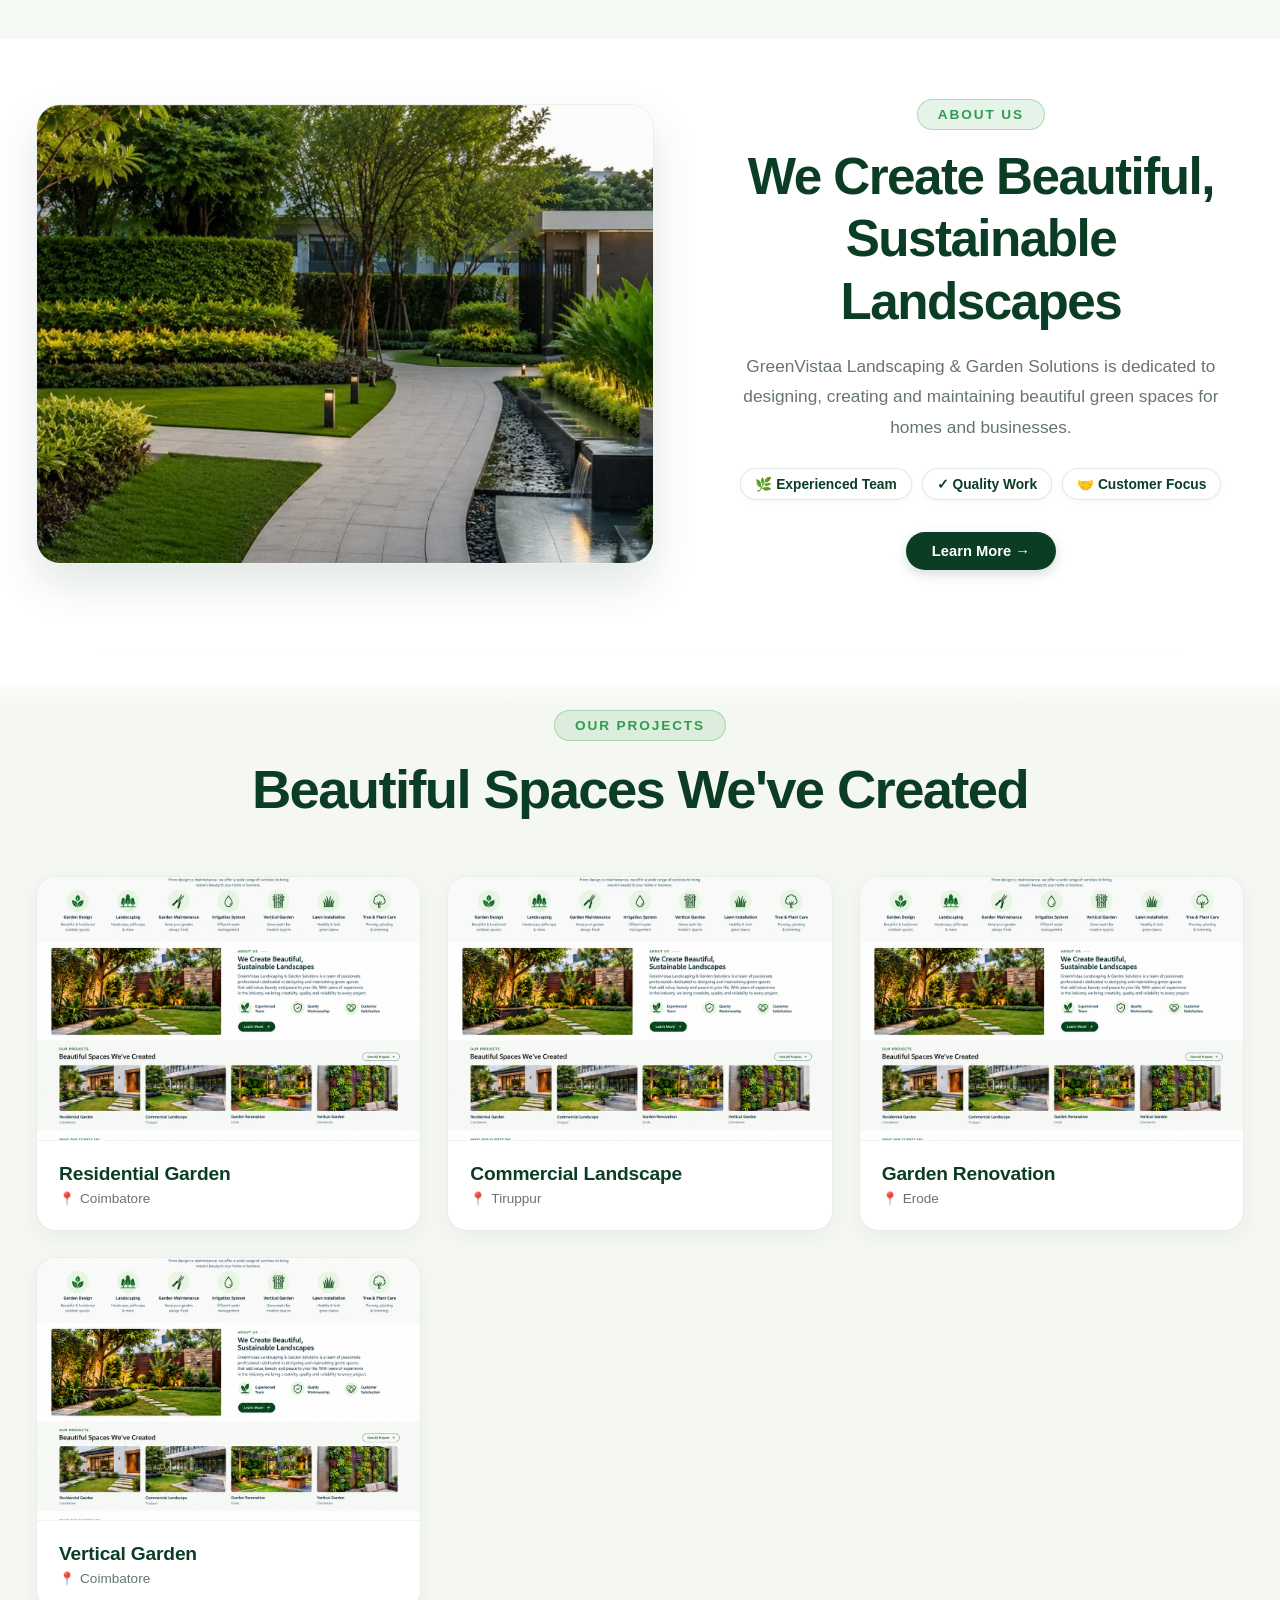
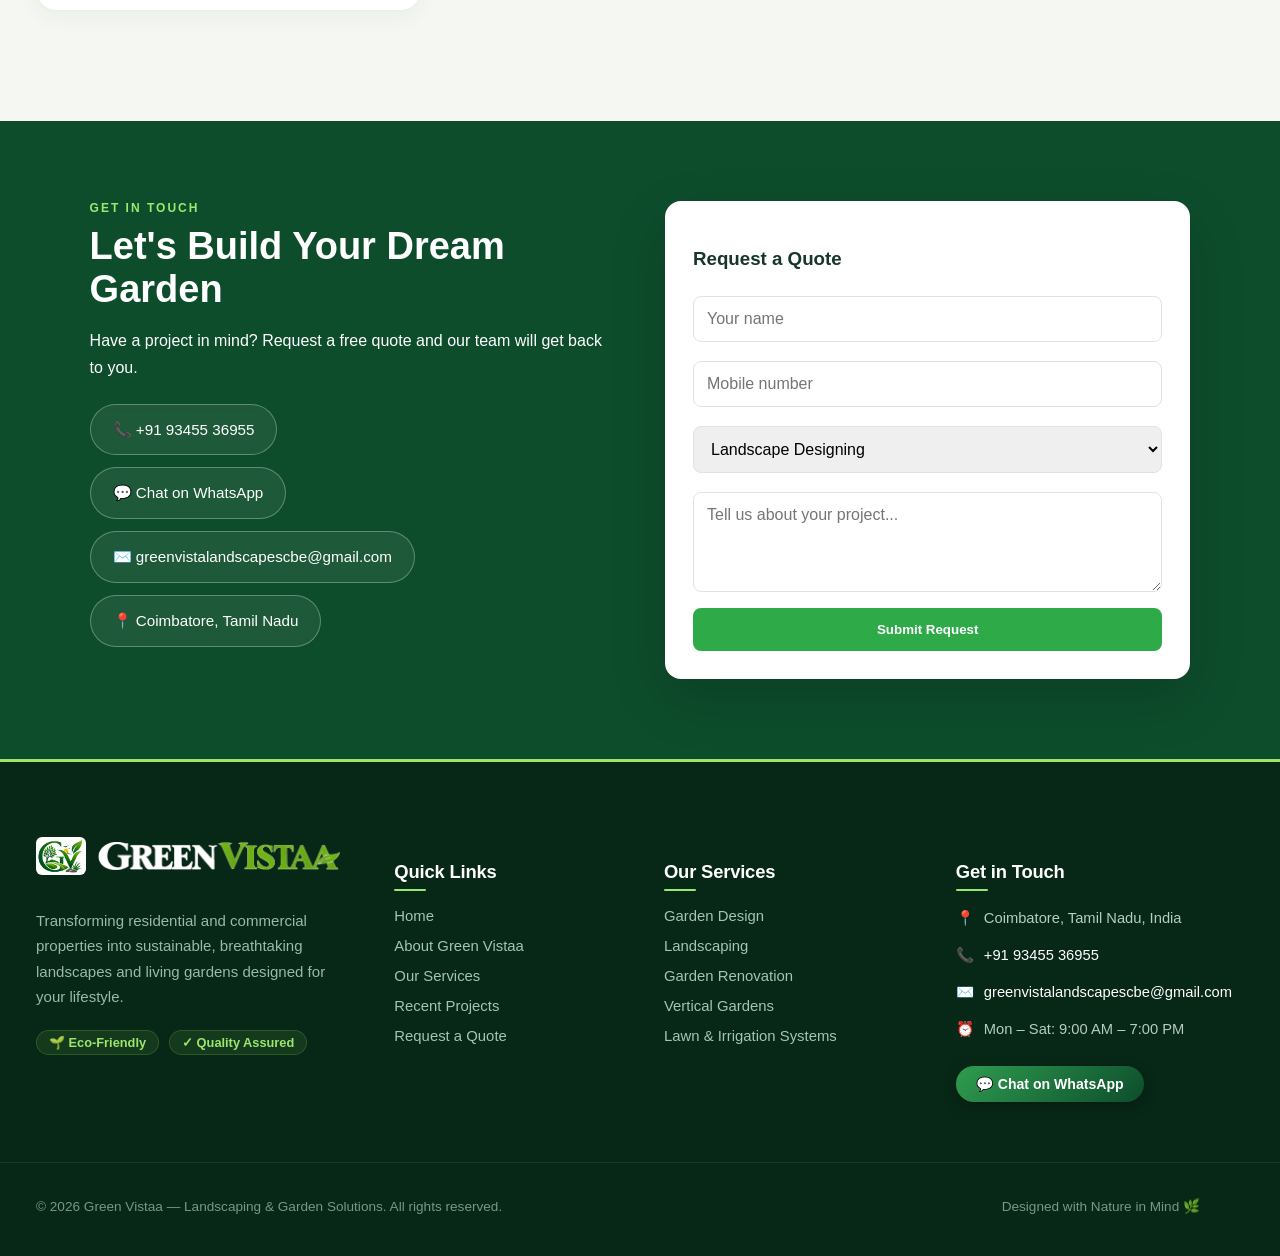
==== commit b284bbe0: "latested chage are updated" ====
--- a/index.html
+++ b/index.html
@@ -1,1554 +1,571 @@
-<!DOCTYPE html>
-<html lang="en">
-<head>
-<meta charset="UTF-8">
-<meta name="viewport" content="width=device-width, initial-scale=1.0">
-
-<title>GreenVistaa | Landscaping & Garden Solutions</title>
-
-<meta name="description" content="GreenVistaa landscaping and garden solutions. Garden design, landscaping, maintenance, irrigation, vertical gardens and lawn installation.">
-
-<style>
-
-:root{
-    --green:#0d4d2c;
-    --green2:#2e9d4d;
-    --light:#f4faf3;
-    --text:#17352a;
-    --muted:#66756e;
-    --gv-dark:#0b3d25;
-    --gv-green:#2f9d4f;
-    --gv-lime:#9be66d;
-    --gv-bg:#f5f8f2;
-}
-
-*{
-    box-sizing:border-box;
-}
-
-html{
-    scroll-behavior:smooth;
-}
-
-body{
-    margin:0;
-    font-family:Arial,Helvetica,sans-serif;
-    color:var(--text);
-    background:#fff;
-    overflow-x:hidden;
-}
-
-/* =========================
-   NAVIGATION
-   ========================= */
-
-nav{
-    height:82px;
-    display:flex;
-    align-items:center;
-    justify-content:space-between;
-    padding:0 6%;
-    position:sticky;
-    top:0;
-    background:rgba(255,255,255,.94);
-    backdrop-filter:blur(14px);
-    -webkit-backdrop-filter:blur(14px);
-    z-index:1000;
-    box-shadow:0 6px 25px rgba(0,0,0,.07);
-}
-
-.logo{
-    display:flex;
-    align-items:center;
-    gap:10px;
-    min-width:0;
-    text-decoration:none;
-}
-
-.logo img{
-    width:70px;
-    height:70px;
-    object-fit:contain;
-    border-radius:0%;
-}
-
-.logo span{
-    font-size:28px;
-    font-weight:800;
-    color:#168043;
-}
-
-.links{
-    display:flex;
-    align-items:center;
-    gap:3px;
-}
-
-.links a{
-    color:var(--text);
-    text-decoration:none;
-    padding:10px 13px;
-    border-radius:22px;
-    font-size:14px;
-    font-weight:700;
-    transition:.25s;
-}
-
-.links a:hover{
-    background:#edf8ea;
-    color:var(--gv-green);
-}
-
-.navbtn{
-    background:var(--green)!important;
-    color:#fff!important;
-    box-shadow:0 8px 20px rgba(11,61,37,.18);
-}
-
-.menu-toggle{
-    display:none;
-    border:0;
-    background:#edf8ea;
-    color:var(--gv-dark);
-    width:44px;
-    height:44px;
-    border-radius:50%;
-    font-size:21px;
-    cursor:pointer;
-}
-
-/* =========================
-   HERO
-   ========================= */
-
-.hero{
-    min-height:660px;
-    position:relative;
-    isolation:isolate;
-    display:flex;
-    align-items:center;
-    padding:80px 7%;
-    background:
-        linear-gradient(
-            90deg,
-            rgba(4,38,23,.94),
-            rgba(4,48,27,.68) 48%,
-            rgba(4,48,27,.12)
-        ),
-        url("main_hero_BG.jpeg") center/cover;
-    color:white;
-}
-
-.tag{
-    letter-spacing:3px;
-    font-size:13px;
-    font-weight:bold;
-}
-
-.hero h1{
-    font-size:clamp(42px,6vw,68px);
-    line-height:1.05;
-    letter-spacing:-2px;
-    max-width:720px;
-    margin:15px 0;
-}
-
-.hero h1 span{
-    color:#8be05a;
-}
-
-.hero p{
-    font-size:18px;
-    line-height:1.7;
-    max-width:650px;
-}
-
-.hero-actions{
-    display:flex;
-    flex-wrap:wrap;
-    gap:10px;
-}
-
-.btn{
-    display:inline-block;
-    text-decoration:none;
-    padding:14px 24px;
-    border-radius:28px;
-    margin:15px 8px 0 0;
-    font-weight:bold;
-    transition:.25s;
-}
-
-.btn:hover{
-    transform:translateY(-3px);
-}
-
-.primary{
-    background:#79d34c;
-    color:#0b351f;
-    box-shadow:0 12px 28px rgba(0,0,0,.15);
-}
-
-.outline{
-    border:1px solid white;
-    color:white;
-}
-
-.hero-stats{
-    display:flex;
-    gap:10px;
-    flex-wrap:wrap;
-    margin-top:28px;
-}
-
-.hero-stat{
-    background:rgba(255,255,255,.11);
-    border:1px solid rgba(255,255,255,.18);
-    backdrop-filter:blur(8px);
-    padding:10px 15px;
-    border-radius:14px;
-    font-size:12px;
-}
-
-/* =========================
-   SECTIONS
-   ========================= */
-
-section{
-    padding:80px 7%;
-}
-
-.center{
-    text-align:center;
-}
-
-.eyebrow{
-    color:#31994b;
-    font-weight:bold;
-    letter-spacing:2px;
-    font-size:12px;
-}
-
-.title{
-    font-size:38px;
-    margin:10px 0;
-}
-
-.sub{
-    color:var(--muted);
-    max-width:680px;
-    margin:0 auto 40px;
-    line-height:1.7;
-}
-
-/* =========================
-   SERVICES
-   ========================= */
-
-.services{
-    background:var(--light);
-}
-
-.cards{
-    display:grid;
-    grid-template-columns:repeat(4,1fr);
-    gap:22px;
-}
-
-.card{
-    background:white;
-    padding:28px 20px;
-    text-align:center;
-    border-radius:18px;
-    border:1px solid #e8eee8;
-    box-shadow:0 8px 28px rgba(23,69,42,.07);
-    transition:.3s;
-    position:relative;
-    overflow:hidden;
-}
-
-.card:before{
-    content:"";
-    position:absolute;
-    top:0;
-    left:0;
-    width:100%;
-    height:4px;
-    background:linear-gradient(
-        90deg,
-        var(--gv-green),
-        var(--gv-lime)
-    );
-    transform:scaleX(0);
-    transform-origin:left;
-    transition:.3s;
-}
-
-.card:hover{
-    transform:translateY(-8px);
-    box-shadow:0 18px 45px rgba(12,55,34,.14);
-}
-
-.card:hover:before{
-    transform:scaleX(1);
-}
-
-.icon{
-    font-size:35px;
-}
-
-.card h3{
-    margin:15px 0 8px;
-}
-
-.card p{
-    color:var(--muted);
-    line-height:1.5;
-    font-size:14px;
-}
-
-.service-btn{
-    display:inline-flex;
-    align-items:center;
-    gap:6px;
-    margin-top:12px;
-    padding:9px 16px;
-    background:#2e9d4d;
-    color:white;
-    text-decoration:none;
-    border-radius:20px;
-    font-size:13px;
-    font-weight:bold;
-    transition:.25s;
-}
-
-.service-btn:hover{
-    background:#0d4d2c;
-    transform:translateX(4px);
-}
-
-/* =========================
-   ABOUT
-   ========================= */
-
-.about{
-    display:grid;
-    grid-template-columns:1fr 1fr;
-    gap:55px;
-    align-items:center;
-}
-
-.about img{
-    width:100%;
-    border-radius:20px;
-    box-shadow:0 18px 50px rgba(12,55,34,.12);
-}
-
-.about p{
-    color:var(--muted);
-    line-height:1.8;
-}
-
-.ticks{
-    display:flex;
-    gap:18px;
-    margin:25px 0;
-    flex-wrap:wrap;
-}
-
-.tick{
-    font-size:13px;
-    font-weight:bold;
-}
-
-/* =========================
-   PROJECTS
-   ========================= */
-
-.projects{
-    background:#f8fbf7;
-}
-
-.gallery{
-    display:grid;
-    grid-template-columns:repeat(4,1fr);
-    gap:18px;
-}
-
-.project{
-    transition:.3s;
-    overflow:hidden;
-    border-radius:14px;
-}
-
-.project:hover{
-    transform:translateY(-6px);
-    box-shadow:0 18px 45px rgba(12,55,34,.12);
-}
-
-.project img{
-    width:100%;
-    height:220px;
-    object-fit:cover;
-    border-radius:14px;
-    transition:.5s;
-}
-
-.project:hover img{
-    transform:scale(1.05);
-}
-
-.project h4{
-    margin:10px 0 3px;
-}
-
-.project small{
-    color:var(--muted);
-}
-
-/* =========================
-   CONTACT
-   ========================= */
-
-.contact{
-    background:var(--green);
-    color:white;
-    display:grid;
-    grid-template-columns:1fr 1fr;
-    gap:50px;
-}
-
-.contact p{
-    line-height:1.7;
-}
-
-.contact-link{
-    display:inline-flex!important;
-    align-items:center;
-    gap:8px;
-    text-decoration:none!important;
-}
-
-.form{
-    background:white;
-    padding:28px;
-    border-radius:16px;
-    color:var(--text);
-    box-shadow:0 20px 55px rgba(0,0,0,.16);
-}
-
-input,
-select,
-textarea{
-    width:100%;
-    padding:13px;
-    margin:7px 0 12px;
-    border:1px solid #dce5df;
-    border-radius:8px;
-    font:inherit;
-    transition:.2s;
-}
-
-input:focus,
-select:focus,
-textarea:focus{
-    outline:none;
-    border-color:var(--gv-green);
-    box-shadow:0 0 0 3px rgba(47,157,79,.11);
-}
-
-textarea{
-    height:100px;
-    resize:vertical;
-}
-
-.submit{
-    width:100%;
-    border:0;
-    padding:14px;
-    background:#2eaa48;
-    color:white;
-    border-radius:8px;
-    font-weight:bold;
-    cursor:pointer;
-    transition:.25s;
-}
-
-.submit:hover{
-    transform:translateY(-2px);
-    background:var(--gv-dark);
-}
-
-/* =========================
-   FOOTER
-   ========================= */
-
-footer{
-    background:#062c1b;
-    color:white;
-    padding:25px 7%;
-    display:flex;
-    justify-content:space-between;
-    align-items:center;
-    font-size:13px;
-}
-
-footer a{
-    color:white;
-    margin-left:15px;
-    text-decoration:none;
-}
-
-/* =========================
-   FLOATING BUTTONS
-   ========================= */
-
-.floating-actions{
-    position:fixed;
-    right:18px;
-    bottom:18px;
-    z-index:9999;
-    display:flex;
-    flex-direction:column;
-    gap:9px;
-}
-
-.floating-actions a{
-    width:52px;
-    height:52px;
-    border-radius:50%;
-    display:flex;
-    align-items:center;
-    justify-content:center;
-    text-decoration:none;
-    color:#fff;
-    font-size:22px;
-    box-shadow:0 10px 25px rgba(0,0,0,.2);
-}
-
-.float-wa{
-    background:#25d366;
-}
-
-.float-call{
-    background:#2f9d4f;
-}
-
-/* =========================
-   BOTTOM BACKGROUND
-   ========================= */
-
-.bottom-background{
-    width:100%;
-    height:110px;
-    background-image:url("bottom img.png");
-    background-repeat:no-repeat;
-    background-position:bottom center;
-    background-size:cover;
-}
-
-/* =================================================
-   GREEN VISTAA LOADING SCREEN
-   ================================================= */
-
-#gvLoader{
-    position:fixed;
-    inset:0;
-    z-index:99999;
-    background:
-        linear-gradient(
-            rgba(3,35,20,.94),
-            rgba(3,35,20,.97)
-        ),
-        url("hero.jpg") center/cover;
-
-    display:flex;
-    align-items:center;
-    justify-content:center;
-
-    opacity:1;
-    visibility:visible;
-    pointer-events:auto;
-
-    transition:
-        opacity .8s ease,
-        visibility .8s ease;
-}
-
-#gvLoader.hide{
-    opacity:0;
-    visibility:hidden;
-    pointer-events:none;
-}
-
-.loader-content{
-    text-align:center;
-    color:white;
-}
-
-/* Circular leaf area */
-
-.leaf-circle{
-    position:relative;
-    width:170px;
-    height:170px;
-    margin:0 auto 25px;
-    border-radius:50%;
-}
-
-.leaf-circle::before{
-    content:"";
-    position:absolute;
-    inset:8px;
-    border:2px solid rgba(126,224,91,.25);
-    border-top-color:#8be05a;
-    border-radius:50%;
-    animation:circleRotate 2.2s linear infinite;
-}
-
-/* Leaves */
-
-.loader-leaf{
-    position:absolute;
-    width:28px;
-    height:42px;
-    background:linear-gradient(
-        135deg,
-        #b5f47d,
-        #2e9d4d
-    );
-    border-radius:100% 0 100% 0;
-    box-shadow:0 0 15px rgba(139,224,90,.35);
-    animation:leafPulse 1.5s ease-in-out infinite;
-}
-
-.leaf1{
-    top:0;
-    left:71px;
-    transform:rotate(0deg);
-}
-
-.leaf2{
-    top:22px;
-    right:12px;
-    transform:rotate(45deg);
-    animation-delay:.15s;
-}
-
-.leaf3{
-    top:72px;
-    right:-2px;
-    transform:rotate(90deg);
-    animation-delay:.3s;
-}
-
-.leaf4{
-    bottom:12px;
-    right:20px;
-    transform:rotate(135deg);
-    animation-delay:.45s;
-}
-
-.leaf5{
-    bottom:-2px;
-    left:71px;
-    transform:rotate(180deg);
-    animation-delay:.6s;
-}
-
-.leaf6{
-    bottom:15px;
-    left:18px;
-    transform:rotate(225deg);
-    animation-delay:.75s;
-}
-
-.leaf7{
-    top:72px;
-    left:-2px;
-    transform:rotate(270deg);
-    animation-delay:.9s;
-}
-
-.leaf8{
-    top:22px;
-    left:12px;
-    transform:rotate(315deg);
-    animation-delay:1.05s;
-}
-
-/* Center logo */
-
-.loader-logo{
-    position:absolute;
-    inset:0;
-    display:flex;
-    flex-direction:column;
-    align-items:center;
-    justify-content:center;
-    z-index:5;
-}
-
-.loader-logo img{
-    width:55px;
-    height:55px;
-    object-fit:cover;
-    border-radius:50%;
-    margin-bottom:7px;
-}
-
-.loader-logo h2{
-    margin:0;
-    font-size:19px;
-    letter-spacing:2px;
-    color:white;
-}
-
-.loader-logo span{
-    font-size:8px;
-    letter-spacing:3px;
-    color:#9be66d;
-    margin-top:3px;
-}
-
-.loader-text{
-    font-size:14px;
-    letter-spacing:2px;
-    color:#dcefd4;
-    margin-bottom:13px;
-}
-
-.loader-dots span{
-    display:inline-block;
-    width:7px;
-    height:7px;
-    background:#8be05a;
-    border-radius:50%;
-    margin:0 4px;
-    animation:dotBounce 1.2s infinite;
-}
-
-.loader-dots span:nth-child(2){
-    animation-delay:.2s;
-}
-
-.loader-dots span:nth-child(3){
-    animation-delay:.4s;
-}
-
-@keyframes circleRotate{
-    to{
-        transform:rotate(360deg);
-    }
-}
-
-@keyframes leafPulse{
-    0%,100%{
-        opacity:.55;
-        transform:scale(.85);
-    }
-
-    50%{
-        opacity:1;
-        transform:scale(1.05);
-    }
-}
-
-@keyframes dotBounce{
-    0%,60%,100%{
-        transform:translateY(0);
-        opacity:.4;
-    }
-
-    30%{
-        transform:translateY(-6px);
-        opacity:1;
-    }
-}
-
-/* =========================
-   RESPONSIVE
-   ========================= */
-
-@media(max-width:900px){
-
-    .menu-toggle{
-        display:block;
-    }
-
-    nav{
-        height:72px;
-    }
-
-    .links{
-        position:absolute;
-        display:none;
-        top:72px;
-        left:4%;
-        right:4%;
-        flex-direction:column;
-        align-items:stretch;
-        background:#fff;
-        padding:10px;
-        border-radius:18px;
-        box-shadow:0 18px 45px rgba(0,0,0,.14);
-        border:1px solid #e8eee8;
-    }
-
-    .links.open{
-        display:flex;
-    }
-
-    .links a{
-        margin:0;
-        padding:13px 15px;
-    }
-
-    .navbtn{
-        text-align:center;
-        margin-top:4px!important;
-    }
-
-    .hero h1{
-        font-size:42px;
-    }
-
-    .cards{
-        grid-template-columns:repeat(2,1fr);
-    }
-
-    .gallery{
-        grid-template-columns:repeat(2,1fr);
-    }
-
-    .about,
-    .contact{
-        grid-template-columns:1fr;
-    }
-}
-
-@media(max-width:600px){
-
-    nav{
-        padding:0 5%;
-    }
-
-   @media(max-width:600px){
-    nav .logo img{
-        width:60px;
-        height:60px;
-        border-radius:0;
-        object-fit:contain;
-    }
-}
-
-    .logo span{
-        font-size:22px;
-    }
-
-    .hero{
-        min-height:630px;
-        padding:65px 6%;
-    }
-
-    .hero h1{
-        font-size:38px;
-        letter-spacing:-1px;
-    }
-
-    .hero p{
-        font-size:16px;
-    }
-
-    .hero-actions{
-        display:grid;
-        grid-template-columns:1fr;
-    }
-
-    .hero-actions .btn{
-        width:100%;
-    }
-
-    .hero-stats{
-        display:grid;
-        grid-template-columns:1fr 1fr;
-    }
-
-    .hero-stat{
-        padding:9px 10px;
-    }
-
-    section{
-        padding:55px 5%;
-    }
-
-    .title{
-        font-size:32px;
-    }
-
-    .cards,
-    .gallery{
-        grid-template-columns:1fr;
-    }
-
-    .project img{
-        height:240px;
-    }
-
-    footer{
-        display:block;
-        line-height:2;
-    }
-
-    .floating-actions{
-        right:12px;
-        bottom:12px;
-    }
-
-    .floating-actions a{
-        width:48px;
-        height:48px;
-    }
-
-    .leaf-circle{
-        width:145px;
-        height:145px;
-    }
-
-    .loader-logo img{
-        width:48px;
-        height:48px;
-    }
-
-    .loader-logo h2{
-        font-size:16px;
-    }
-
-    .loader-text{
-        font-size:12px;
-    }
-}
-
-</style>
-</head>
-
-<body>
-
-<!-- =========================
-     GREEN VISTAA LOADER
-     ========================= -->
-
-<div id="gvLoader">
-
-    <div class="loader-content">
-
-        <div class="leaf-circle">
-
-            <div class="loader-leaf leaf1"></div>
-            <div class="loader-leaf leaf2"></div>
-            <div class="loader-leaf leaf3"></div>
-            <div class="loader-leaf leaf4"></div>
-            <div class="loader-leaf leaf5"></div>
-            <div class="loader-leaf leaf6"></div>
-            <div class="loader-leaf leaf7"></div>
-            <div class="loader-leaf leaf8"></div>
-
-            <div class="loader-logo">
-                <img src="logo.jpeg" alt="Green Vistaa">
-                <h2>GREEN VISTAA</h2>
-                <span>LANDSCAPING</span>
-            </div>
-
-        </div>
-
-        <div class="loader-text">
-            Creating your green space
-        </div>
-
-        <div class="loader-dots">
-            <span></span>
-            <span></span>
-            <span></span>
-        </div>
-
-    </div>
-
-</div>
-
-
-<!-- =========================
-     NAVIGATION
-     ========================= -->
-
-<nav>
-
-    <a href="#home" class="logo">
-        <img src="logo.jpeg" alt="GreenVistaa Logo">
-        <span>GreenVistaa</span>
-    </a>
-
-    <button
-        class="menu-toggle"
-        id="menuToggle"
-        aria-label="Open menu">
-        ☰
-    </button>
-
-    <div class="links" id="navLinks">
-
-        <a href="#home">Home</a>
-        <a href="#about">About</a>
-        <a href="#services">Services</a>
-        <a href="#projects">Projects</a>
-        <a href="#contact">Contact</a>
-
-        <a
-            class="navbtn"
-            href="https://wa.me/919345536955"
-            target="_blank">
-            WhatsApp
-        </a>
-
-    </div>
-
-</nav>
-
-
-<!-- =========================
-     HERO
-     ========================= -->
-
-<header class="hero" id="home">
-
-    <div>
-
-        <div class="tag">
-            LANDSCAPING & GARDEN SOLUTIONS
-        </div>
-
-        <h1>
-            Transform Your Space Into a
-            <span>Green Paradise</span>
-        </h1>
-
-        <p>
-            Beautiful landscapes. Healthy plants. Happier spaces.
-            We design, build and maintain outdoor spaces that inspire.
-        </p>
-
-        <div class="hero-actions">
-
-            <a class="btn primary" href="#contact">
-                Get a Free Quote →
-            </a>
-
-            <a
-                class="btn outline"
-                href="https://wa.me/919345536955"
-                target="_blank">
-                💬 Chat on WhatsApp
-            </a>
-
-        </div>
-
-        <div class="hero-stats">
-
-            <div class="hero-stat">
-                🌿 Garden Design
-            </div>
-
-            <div class="hero-stat">
-                🏡 Complete Landscaping
-            </div>
-
-            <div class="hero-stat">
-                💧 Irrigation Solutions
-            </div>
-
-        </div>
-
-    </div>
-
-</header>
-
-
-<!-- =========================
-     SERVICES
-     ========================= -->
-
-<section id="services" class="services">
-
-    <div class="center">
-
-        <div class="eyebrow">
-            OUR SERVICES
-        </div>
-
-        <h2 class="title">
-            Complete Landscaping Solutions
-        </h2>
-
-        <p class="sub">
-            From design to maintenance, we offer a wide range
-            of services to bring nature's beauty to your home or business.
-        </p>
-
-    </div>
-
-    <div class="cards">
-
-        <div class="card">
-            <div class="icon">🌱</div>
-            <h3>Garden Design</h3>
-            <p>Beautiful and functional outdoor spaces.</p>
-            <a href="garden-design.html" class="service-btn">
-                View Gallery →
-            </a>
-        </div>
-
-        <div class="card">
-            <div class="icon">🌳</div>
-            <h3>Landscaping</h3>
-            <p>Hardscape, softscape and complete landscape work.</p>
-            <a href="landscaping.html" class="service-btn">
-                View Gallery →
-            </a>
-        </div>
-
-        <div class="card">
-            <div class="icon">✂️</div>
-            <h3>Garden Maintenance</h3>
-            <p>Keep your garden fresh, healthy and beautiful.</p>
-            <a href="garden-maintenance.html" class="service-btn">
-                View Gallery →
-            </a>
-        </div>
-
-        <div class="card">
-            <div class="icon">💧</div>
-            <h3>Irrigation System</h3>
-            <p>Efficient watering solutions for healthy plants.</p>
-            <a href="irrigation.html" class="service-btn">
-                View Gallery →
-            </a>
-        </div>
-
-        <div class="card">
-            <div class="icon">🪴</div>
-            <h3>Vertical Garden</h3>
-            <p>Green walls and space saving garden solutions.</p>
-            <a href="vertical-garden.html" class="service-btn">
-                View Gallery →
-            </a>
-        </div>
-
-        <div class="card">
-            <div class="icon">🌿</div>
-            <h3>Lawn Installation</h3>
-            <p>Healthy and lush lawns for homes and commercial spaces.</p>
-            <a href="lawn-installation.html" class="service-btn">
-                View Gallery →
-            </a>
-        </div>
-
-        <div class="card">
-            <div class="icon">🌱</div>
-            <h3>Tree & Plant Care</h3>
-            <p>Professional care for healthy trees and plants.</p>
-            <a href="tree-plant-care.html" class="service-btn">
-                View Gallery →
-            </a>
-        </div>
-
-        <div class="card">
-            <div class="icon">🏡</div>
-            <h3>Garden Renovation</h3>
-            <p>Give your existing garden a fresh new look.</p>
-            <a href="garden-renovation.html" class="service-btn">
-                View Gallery →
-            </a>
-        </div>
-
-    </div>
-
-</section>
-
-
-<!-- =========================
-     ABOUT
-     ========================= -->
-
-<section id="about" class="about">
-
-    <img
-        src="Main_BG.jpeg"
-        alt="GreenVistaa landscaped garden">
-
-    <div>
-
-        <div class="eyebrow">
-            ABOUT US
-        </div>
-
-        <h2 class="title">
-            We Create Beautiful, Sustainable Landscapes
-        </h2>
-
-        <p>
-            GreenVistaa Landscaping & Garden Solutions is dedicated
-            to designing, creating and maintaining beautiful green
-            spaces for homes and businesses.
-        </p>
-
-        <div class="ticks">
-
-            <div class="tick">
-                🌿 Experienced Team
-            </div>
-
-            <div class="tick">
-                ✓ Quality Work
-            </div>
-
-            <div class="tick">
-                🤝 Customer Focus
-            </div>
-
-        </div>
-
-        <a class="btn primary" href="#contact">
-            Learn More →
-        </a>
-
-    </div>
-
-</section>
-
-
-<!-- =========================
-     PROJECTS
-     ========================= -->
-
-<section id="projects" class="projects">
-
-    <div>
-
-        <div class="eyebrow">
-            OUR PROJECTS
-        </div>
-
-        <h2 class="title">
-            Beautiful Spaces We've Created
-        </h2>
-
-    </div>
-
-    <div class="gallery">
-
-        <div class="project">
-            <img src="hero.jpg" alt="Residential garden">
-            <h4>Residential Garden</h4>
-            <small>Coimbatore</small>
-        </div>
-
-        <div class="project">
-            <img src="hero.jpg" alt="Commercial landscape">
-            <h4>Commercial Landscape</h4>
-            <small>Tiruppur</small>
-        </div>
-
-        <div class="project">
-            <img src="hero.jpg" alt="Garden renovation">
-            <h4>Garden Renovation</h4>
-            <small>Erode</small>
-        </div>
-
-        <div class="project">
-            <img src="hero.jpg" alt="Vertical garden">
-            <h4>Vertical Garden</h4>
-            <small>Coimbatore</small>
-        </div>
-
-    </div>
-
-</section>
-
-
-<!-- =========================
-     CONTACT
-     ========================= -->
-
-<section id="contact" class="contact">
-
-    <div>
-
-        <div class="eyebrow" style="color:#9be96d">
-            GET IN TOUCH
-        </div>
-
-        <h2 class="title">
-            Let's Build Your Dream Garden
-        </h2>
-
-        <p>
-            Have a project in mind?
-            Request a free quote and our team will get back to you.
-        </p>
-
-        <p>
-
-            <a
-                class="btn outline"
-                href="tel:+919345536955">
-                📞 +91 93455 36955
-            </a>
-
-            <br>
-
-            <a
-                class="btn outline"
-                href="https://wa.me/919345536955"
-                target="_blank">
-                💬 Chat on WhatsApp
-            </a>
-
-            <br>
-
-            <a
-                class="btn outline"
-                href="mailto:greenvistalandscapescbe@gmail.com">
-                ✉️ greenvistalandscapescbe@gmail.com
-            </a>
-
-            <br>
-
-            <a
-                class="btn outline"
-                href="https://www.google.com/maps/place/Coimbatore,+Tamil+Nadu/@11.0099236,76.9601749,12z"
-                target="_blank">
-                📍 Coimbatore, Tamil Nadu
-            </a>
-
-        </p>
-
-    </div>
-
-
-    <form
-        class="form"
-        id="quoteForm"
-        onsubmit="sendWhatsApp(event)">
-
-        <h3>
-            Request a Quote
-        </h3>
-
-        <input
-            id="name"
-            required
-            placeholder="Your name">
-
-        <input
-            id="phone"
-            type="tel"
-            inputmode="numeric"
-            autocomplete="tel"
-            required
-            placeholder="Mobile number">
-
-        <select id="service">
-
-            <option>Landscape Designing</option>
-            <option>Landscaping</option>
-            <option>Vertical Gardening</option>
-            <option>Pergolas & Stone Benches</option>
-            <option>Stone Laying</option>
-            <option>Lawn Installation</option>
-            <option>Annual Maintenance</option>
-
-        </select>
-
-        <textarea
-            id="req"
-            placeholder="Tell us about your project..."></textarea>
-
-        <button
-            class="submit"
-            type="submit">
-            Submit Request
-        </button>
-
-    </form>
-
-</section>
-
-
-<!-- =========================
-     FOOTER
-     ========================= -->
-
-<footer>
-
-    <div>
-        🌿 <b>GreenVistaa</b>
-        — Landscaping & Garden Solutions
-    </div>
-
-    <div>
-
-        <a href="#home">Home</a>
-        <a href="#services">Services</a>
-        <a href="#projects">Projects</a>
-        <a href="#contact">Contact</a>
-
-        © 2026
-
-    </div>
-
-</footer>
-
-
-<!-- =========================
-     FLOATING BUTTONS
-     ========================= -->
-
-<div class="floating-actions">
-
-    <a
-        class="float-wa"
-        href="https://wa.me/919345536955"
-        target="_blank"
-        aria-label="WhatsApp">
-        💬
-    </a>
-
-    <a
-        class="float-call"
-        href="tel:+919345536955"
-        aria-label="Call">
-        📞
-    </a>
-
-</div>
-
-
-<div class="bottom-background"></div>
-
-
-<!-- =========================
-     JAVASCRIPT
-     ========================= -->
-
-<script>
-
-/* =========================
-   LOADER
-   ========================= */
-
-(function(){
-
-    const loader = document.getElementById("gvLoader");
-
-    if(!loader){
-        return;
-    }
-
-    /*
-       Loader will automatically disappear
-       after 2.5 seconds.
-
-       It does NOT depend on window.load,
-       so hero.jpg or another image cannot
-       keep the loader stuck.
-    */
-
-    setTimeout(function(){
-
-        loader.classList.add("hide");
-
-        setTimeout(function(){
-
-            if(loader){
-                loader.style.display = "none";
-            }
-
-        }, 900);
-
-    }, 2500);
-
-})();
-
-
-/* =========================
-   MOBILE MENU
-   ========================= */
-
-const menuToggle = document.getElementById("menuToggle");
-const navLinks = document.getElementById("navLinks");
-
-if(menuToggle && navLinks){
-
-    menuToggle.addEventListener("click", function(){
-
-        navLinks.classList.toggle("open");
-
-    });
-
-    navLinks.querySelectorAll("a").forEach(function(link){
-
-        link.addEventListener("click", function(){
-
-            navLinks.classList.remove("open");
-
-        });
-
-    });
-
-}
-
-
-/* =========================
-   WHATSAPP QUOTE FORM
-   ========================= */
-
-function sendWhatsApp(e){
-
-    e.preventDefault();
-
-    const name =
-        document.getElementById("name").value.trim();
-
-    const phone =
-        document.getElementById("phone").value.trim();
-
-    const service =
-        document.getElementById("service").value;
-
-    const req =
-        document.getElementById("req").value.trim();
-
-
-    const message =
-        "Hello GreenVistaa!\n\n" +
-        "Name: " + name + "\n" +
-        "Mobile: " + phone + "\n" +
-        "Service: " + service + "\n" +
-        "Requirements: " + req;
-
-
-    const whatsappURL =
-        "https://wa.me/919345536955?text=" +
-        encodeURIComponent(message);
-
-
-    window.open(
-        whatsappURL,
-        "_blank"
-    );
-
-}
-
-</script>
-
-</body>
+<!DOCTYPE html>
+<html lang="en">
+<head>
+<meta charset="UTF-8">
+<meta name="viewport" content="width=device-width, initial-scale=1.0">
+
+<title>GreenVistaa | Landscaping & Garden Solutions</title>
+
+<meta name="description" content="GreenVistaa landscaping and garden solutions. Garden design, landscaping, maintenance, irrigation, vertical gardens and lawn installation.">
+
+<link rel="stylesheet" href="assets/css/style.css">
+</head>
+
+<body>
+
+<!-- =========================
+     GREEN VISTAA LOADER
+     ========================= -->
+
+<div id="gvLoader">
+
+    <div class="loader-content">
+
+        <div class="leaf-circle">
+
+            <div class="loader-leaf leaf1"></div>
+            <div class="loader-leaf leaf2"></div>
+            <div class="loader-leaf leaf3"></div>
+            <div class="loader-leaf leaf4"></div>
+            <div class="loader-leaf leaf5"></div>
+            <div class="loader-leaf leaf6"></div>
+            <div class="loader-leaf leaf7"></div>
+            <div class="loader-leaf leaf8"></div>
+
+            <div class="loader-logo">
+                <img src="assets/images/logo.jpeg" alt="Green Vistaa">
+                <h2>GREEN VISTAA</h2>
+                <span>LANDSCAPING</span>
+            </div>
+
+        </div>
+
+        <div class="loader-text">
+            Creating your green space
+        </div>
+
+        <div class="loader-dots">
+            <span></span>
+            <span></span>
+            <span></span>
+        </div>
+
+    </div>
+
+</div>
+
+
+<!-- =========================
+     NAVIGATION
+     ========================= -->
+
+<nav>
+
+    <a href="index.html" class="logo logo-container">
+        <img src="assets/images/logo.jpeg" alt="Green Vistaa Logo" class="brand-icon">
+        <img src="assets/images/brand-name.png" alt="Green Vistaa" class="brand-name-img">
+    </a>
+
+    <button
+        class="menu-toggle"
+        id="menuToggle"
+        aria-label="Open menu">
+        ☰
+    </button>
+
+    <div class="links" id="navLinks">
+
+        <a href="index.html" class="active">Home</a>
+        <a href="#about">About</a>
+        <a href="#services">Services</a>
+        <a href="#projects">Projects</a>
+        <a href="#contact">Contact</a>
+
+        <a
+            class="navbtn"
+            href="https://wa.me/919345536955"
+            target="_blank">
+            WhatsApp
+        </a>
+
+    </div>
+
+</nav>
+
+
+<!-- =========================
+     HERO
+     ========================= -->
+
+<header class="hero" id="home">
+
+    <div>
+
+        <div class="tag">
+            LANDSCAPING & GARDEN SOLUTIONS
+        </div>
+
+        <h1>
+            Transform Your Space Into a
+            <span>Green Paradise</span>
+        </h1>
+
+        <p>
+            Beautiful landscapes. Healthy plants. Happier spaces.
+            We design, build and maintain outdoor spaces that inspire.
+        </p>
+
+        <div class="hero-actions">
+
+            <a class="btn primary" href="#contact">
+                Get a Free Quote →
+            </a>
+
+            <a
+                class="btn outline"
+                href="https://wa.me/919345536955"
+                target="_blank">
+                💬 Chat on WhatsApp
+            </a>
+
+        </div>
+
+        <div class="hero-stats">
+
+            <div class="hero-stat">
+                🌿 Garden Design
+            </div>
+
+            <div class="hero-stat">
+                🏡 Complete Landscaping
+            </div>
+
+            <div class="hero-stat">
+                💧 Irrigation Solutions
+            </div>
+
+        </div>
+
+    </div>
+
+</header>
+
+
+<!-- =========================
+     SERVICES
+     ========================= -->
+
+<section id="services" class="services">
+
+    <div class="center">
+
+        <div class="eyebrow">
+            OUR SERVICES
+        </div>
+
+        <h2 class="title">
+            Complete Landscaping Solutions
+        </h2>
+
+        <p class="sub">
+            From design to maintenance, we offer a wide range
+            of services to bring nature's beauty to your home or business.
+        </p>
+
+    </div>
+
+    <div class="cards">
+
+        <div class="card">
+            <div class="icon">🌱</div>
+            <h3>Garden Design</h3>
+            <p>Beautiful and functional outdoor spaces.</p>
+            <a href="pages/garden-design.html" class="service-btn">
+                View Gallery →
+            </a>
+        </div>
+
+        <div class="card">
+            <div class="icon">🌳</div>
+            <h3>Landscaping</h3>
+            <p>Hardscape, softscape and complete landscape work.</p>
+            <a href="pages/landscaping.html" class="service-btn">
+                View Gallery →
+            </a>
+        </div>
+
+        <div class="card">
+            <div class="icon">✂️</div>
+            <h3>Garden Maintenance</h3>
+            <p>Keep your garden fresh, healthy and beautiful.</p>
+            <a href="pages/garden-maintenance.html" class="service-btn">
+                View Gallery →
+            </a>
+        </div>
+
+        <div class="card">
+            <div class="icon">💧</div>
+            <h3>Irrigation System</h3>
+            <p>Efficient watering solutions for healthy plants.</p>
+            <a href="pages/irrigation-system.html" class="service-btn">
+                View Gallery →
+            </a>
+        </div>
+
+        <div class="card">
+            <div class="icon">🪴</div>
+            <h3>Vertical Garden</h3>
+            <p>Green walls and space saving garden solutions.</p>
+            <a href="pages/vertical-garden.html" class="service-btn">
+                View Gallery →
+            </a>
+        </div>
+
+        <div class="card">
+            <div class="icon">🌿</div>
+            <h3>Lawn Installation</h3>
+            <p>Healthy and lush lawns for homes and commercial spaces.</p>
+            <a href="pages/lawn-installation.html" class="service-btn">
+                View Gallery →
+            </a>
+        </div>
+
+        <div class="card">
+            <div class="icon">🌱</div>
+            <h3>Tree & Plant Care</h3>
+            <p>Professional care for healthy trees and plants.</p>
+            <a href="pages/tree-plant-care.html" class="service-btn">
+                View Gallery →
+            </a>
+        </div>
+
+        <div class="card">
+            <div class="icon">🏡</div>
+            <h3>Garden Renovation</h3>
+            <p>Give your existing garden a fresh new look.</p>
+            <a href="pages/garden-renovation.html" class="service-btn">
+                View Gallery →
+            </a>
+        </div>
+
+    </div>
+
+</section>
+
+
+<!-- =========================
+     ABOUT
+     ========================= -->
+
+<section id="about" class="about">
+
+    <img
+        src="assets/images/Main_BG.jpeg"
+        alt="GreenVistaa landscaped garden">
+
+    <div>
+
+        <div class="eyebrow">
+            ABOUT US
+        </div>
+
+        <h2 class="title">
+            We Create Beautiful, Sustainable Landscapes
+        </h2>
+
+        <p>
+            GreenVistaa Landscaping & Garden Solutions is dedicated
+            to designing, creating and maintaining beautiful green
+            spaces for homes and businesses.
+        </p>
+
+        <div class="ticks">
+
+            <div class="tick">
+                🌿 Experienced Team
+            </div>
+
+            <div class="tick">
+                ✓ Quality Work
+            </div>
+
+            <div class="tick">
+                🤝 Customer Focus
+            </div>
+
+        </div>
+
+        <a class="btn primary" href="#contact">
+            Learn More →
+        </a>
+
+    </div>
+
+</section>
+
+
+<!-- =========================
+     PROJECTS
+     ========================= -->
+
+<section id="projects" class="projects">
+
+    <div>
+
+        <div class="eyebrow">
+            OUR PROJECTS
+        </div>
+
+        <h2 class="title">
+            Beautiful Spaces We've Created
+        </h2>
+
+    </div>
+
+    <div class="gallery">
+
+        <div class="project">
+            <img src="assets/images/hero.jpg" alt="Residential garden">
+            <h4>Residential Garden</h4>
+            <small>Coimbatore</small>
+        </div>
+
+        <div class="project">
+            <img src="assets/images/hero.jpg" alt="Commercial landscape">
+            <h4>Commercial Landscape</h4>
+            <small>Tiruppur</small>
+        </div>
+
+        <div class="project">
+            <img src="assets/images/hero.jpg" alt="Garden renovation">
+            <h4>Garden Renovation</h4>
+            <small>Erode</small>
+        </div>
+
+        <div class="project">
+            <img src="assets/images/hero.jpg" alt="Vertical garden">
+            <h4>Vertical Garden</h4>
+            <small>Coimbatore</small>
+        </div>
+
+    </div>
+
+</section>
+
+
+<!-- =========================
+     CONTACT
+     ========================= -->
+
+<section id="contact" class="contact">
+
+    <div>
+
+        <div class="eyebrow" style="color:#9be96d">
+            GET IN TOUCH
+        </div>
+
+        <h2 class="title">
+            Let's Build Your Dream Garden
+        </h2>
+
+        <p>
+            Have a project in mind?
+            Request a free quote and our team will get back to you.
+        </p>
+
+        <p>
+
+            <a
+                class="btn outline"
+                href="tel:+919345536955">
+                📞 +91 93455 36955
+            </a>
+
+            <br>
+
+            <a
+                class="btn outline"
+                href="https://wa.me/919345536955"
+                target="_blank">
+                💬 Chat on WhatsApp
+            </a>
+
+            <br>
+
+            <a
+                class="btn outline"
+                href="mailto:greenvistalandscapescbe@gmail.com">
+                ✉️ greenvistalandscapescbe@gmail.com
+            </a>
+
+            <br>
+
+            <a
+                class="btn outline"
+                href="https://www.google.com/maps/place/Coimbatore,+Tamil+Nadu/@11.0099236,76.9601749,12z"
+                target="_blank">
+                📍 Coimbatore, Tamil Nadu
+            </a>
+
+        </p>
+
+    </div>
+
+
+    <form
+        class="form"
+        id="quoteForm"
+        onsubmit="sendWhatsApp(event)">
+
+        <h3>
+            Request a Quote
+        </h3>
+
+        <input
+            id="name"
+            required
+            placeholder="Your name">
+
+        <input
+            id="phone"
+            type="tel"
+            inputmode="numeric"
+            autocomplete="tel"
+            required
+            placeholder="Mobile number">
+
+        <select id="service">
+
+            <option>Landscape Designing</option>
+            <option>Landscaping</option>
+            <option>Vertical Gardening</option>
+            <option>Pergolas & Stone Benches</option>
+            <option>Stone Laying</option>
+            <option>Lawn Installation</option>
+            <option>Annual Maintenance</option>
+
+        </select>
+
+        <textarea
+            id="req"
+            placeholder="Tell us about your project..."></textarea>
+
+        <button
+            class="submit"
+            type="submit">
+            Submit Request
+        </button>
+
+    </form>
+
+</section>
+
+
+<!-- =========================
+     FOOTER
+     ========================= -->
+
+<!-- ========================================================
+     ENHANCED LUXURY FOOTER
+     ======================================================== -->
+<footer class="gv-site-footer">
+  <div class="gv-footer-container">
+    
+    <!-- Column 1: Brand & Bio -->
+    <div class="gv-footer-col gv-footer-brand-col">
+      <div class="gv-footer-brand-header">
+        <img src="assets/images/logo.jpeg" alt="Green Vistaa Emblem" class="gv-footer-logo-img" />
+        <img src="assets/images/brand-name-white.png" alt="Green Vistaa" class="gv-footer-brand-name-img" />
+      </div>
+      <p class="gv-footer-bio">
+        Transforming residential and commercial properties into sustainable, breathtaking landscapes and living gardens designed for your lifestyle.
+      </p>
+      <div class="gv-footer-trust-tag">
+        <span>🌱 Eco-Friendly</span>
+        <span>✓ Quality Assured</span>
+      </div>
+    </div>
+
+    <!-- Column 2: Quick Links -->
+    <div class="gv-footer-col">
+      <h4>Quick Links</h4>
+      <ul class="gv-footer-nav">
+        <li><a href="index.html">Home</a></li>
+        <li><a href="#about">About Green Vistaa</a></li>
+        <li><a href="#services">Our Services</a></li>
+        <li><a href="#projects">Recent Projects</a></li>
+        <li><a href="#contact">Request a Quote</a></li>
+      </ul>
+    </div>
+
+    <!-- Column 3: Services -->
+    <div class="gv-footer-col">
+      <h4>Our Services</h4>
+      <ul class="gv-footer-nav">
+        <li><a href="pages/garden-design.html">Garden Design</a></li>
+        <li><a href="pages/landscaping.html">Landscaping</a></li>
+        <li><a href="pages/garden-renovation.html">Garden Renovation</a></li>
+        <li><a href="pages/vertical-garden.html">Vertical Gardens</a></li>
+        <li><a href="pages/lawn-installation.html">Lawn & Irrigation Systems</a></li>
+      </ul>
+    </div>
+
+    <!-- Column 4: Contact & Hours -->
+    <div class="gv-footer-col">
+      <h4>Get in Touch</h4>
+      <div class="gv-footer-contact-info">
+        <p><span>📍</span> Coimbatore, Tamil Nadu, India</p>
+        <p><span>📞</span> <a href="tel:+919345536955">+91 93455 36955</a></p>
+        <p><span>✉️</span> <a href="mailto:greenvistalandscapescbe@gmail.com">greenvistalandscapescbe@gmail.com</a></p>
+        <p><span>⏰</span> Mon – Sat: 9:00 AM – 7:00 PM</p>
+      </div>
+      <a href="https://wa.me/919345536955?text=Hello%20GreenVistaa!%20I%20would%20like%20to%20inquire%20about%20your%20services." target="_blank" class="gv-footer-whatsapp-btn">
+        💬 Chat on WhatsApp
+      </a>
+    </div>
+
+  </div>
+
+  <!-- Bottom Copyright Bar -->
+  <div class="gv-footer-bottom-bar">
+    <div class="gv-footer-bottom-container">
+      <p>&copy; 2026 Green Vistaa — Landscaping & Garden Solutions. All rights reserved.</p>
+      <p class="gv-footer-sub-tag">Designed with Nature in Mind 🌿</p>
+    </div>
+  </div>
+</footer>
+
+
+<!-- =========================
+     FLOATING BUTTONS
+     ========================= -->
+
+<div class="floating-actions">
+
+    <a
+        class="float-wa"
+        href="https://wa.me/919345536955"
+        target="_blank"
+        aria-label="WhatsApp">
+        💬
+    </a>
+
+    <a
+        class="float-call"
+        href="tel:+919345536955"
+        aria-label="Call">
+        📞
+    </a>
+
+</div>
+
+
+<!-- =========================
+     JAVASCRIPT BUNDLE
+     ========================= -->
+<script src="assets/js/main.js"></script>
+<script src="assets/js/cms-loader.js"></script>
+
+</body>
 </html>
--- a/assets/css/style.css
+++ b/assets/css/style.css
@@ -0,0 +1,1764 @@
+/* ===================================================
+   GREEN VISTAA - MAIN STYLESHEET
+   =================================================== */
+
+:root{
+    --green:#0d4d2c;
+    --green2:#2e9d4d;
+    --light:#f4faf3;
+    --text:#17352a;
+    --muted:#66756e;
+    --gv-dark:#0b3d25;
+    --gv-green:#2f9d4f;
+    --gv-lime:#9be66d;
+    --gv-bg:#f5f8f2;
+}
+
+*{
+    box-sizing:border-box;
+}
+
+html{
+    scroll-behavior:smooth;
+}
+
+/* Ensures fixed header doesn't cover section titles */
+section[id],
+header[id] {
+    scroll-margin-top: 80px;
+}
+
+body{
+    margin:0;
+    font-family:Arial,Helvetica,sans-serif;
+    color:var(--text);
+    background:#fff;
+    overflow-x:hidden;
+}
+
+/* =========================
+   NAVIGATION
+   ========================= */
+
+nav{
+    height:76px;
+    display:flex;
+    align-items:center;
+    justify-content:space-between;
+    padding:0 7%;
+    position:sticky;
+    top:0;
+    background:#ffffff;
+    z-index:1000;
+    border-bottom:1px solid #eef2ed;
+    box-shadow:0 2px 14px rgba(0,0,0,.04);
+}
+
+/* ===================================================
+   PERFECTLY BALANCED LOGO & CUSTOM WORDMARK
+   =================================================== */
+
+.logo-container,
+.gv-brand,
+.logo {
+  display: inline-flex;
+  align-items: center;
+  gap: 12px;
+  text-decoration: none;
+  border: none;
+  outline: none;
+}
+
+.logo:focus-visible,
+.gv-brand:focus-visible,
+.logo-container:focus-visible {
+  outline: 2px solid var(--gv-green);
+  outline-offset: 4px;
+  border-radius: 6px;
+}
+
+/* 1. Round GV Emblem Logo */
+.brand-icon,
+.logo-container img:first-child,
+.gv-brand img:first-child,
+.logo img:first-child {
+  height: 42px;
+  width: auto;
+  object-fit: contain;
+  display: block;
+  border: 0;
+  outline: 0;
+}
+
+/* 2. Custom Stylized Brand Wordmark Image */
+.brand-name-img,
+.logo-container img:last-child,
+.gv-brand img:last-child,
+.logo img:last-child {
+  height: 30px; /* Perfectly proportional to the 42px emblem */
+  width: auto;
+  object-fit: contain;
+  display: block;
+  /* Seamlessly blends white graphic background into off-white/glass navbar */
+  mix-blend-mode: multiply; 
+  border: 0;
+  outline: 0;
+}
+
+.links{
+    display:flex;
+    align-items:center;
+    gap:28px;
+}
+
+.links a{
+    color:var(--green);
+    text-decoration:none;
+    font-size:15px;
+    font-weight:600;
+    position:relative;
+    padding:8px 0;
+    display:inline-flex;
+    align-items:center;
+    transition:color .25s ease;
+    outline:none;
+}
+
+.links a:not(.navbtn)::after{
+    content:'';
+    position:absolute;
+    bottom:0;
+    left:0;
+    width:0;
+    height:2px;
+    background:var(--gv-green);
+    border-radius:2px;
+    transition:width .25s ease;
+}
+
+.links a:not(.navbtn):hover,
+.links a:not(.navbtn).active{
+    color:var(--gv-green);
+}
+
+.links a:not(.navbtn):hover::after,
+.links a:not(.navbtn):focus-visible::after,
+.links a:not(.navbtn).active::after{
+    width:100%;
+}
+
+.links a:focus-visible{
+    outline:2px solid var(--gv-green);
+    outline-offset:4px;
+    border-radius:4px;
+}
+
+.navbtn{
+    background:var(--green)!important;
+    color:#fff!important;
+    padding:10px 22px!important;
+    border-radius:30px!important;
+    font-size:14px!important;
+    font-weight:700!important;
+    box-shadow:0 4px 14px rgba(13,77,44,.18);
+    transition:background .25s ease, transform .25s ease, box-shadow .25s ease!important;
+    letter-spacing:.2px;
+}
+
+.navbtn:hover{
+    background:var(--gv-dark)!important;
+    color:#fff!important;
+    transform:translateY(-2px);
+    box-shadow:0 6px 18px rgba(11,61,37,.25);
+}
+
+.navbtn:active{
+    transform:translateY(0);
+    box-shadow:0 2px 8px rgba(11,61,37,.2);
+}
+
+.menu-toggle{
+    display:none;
+    border:0;
+    background:#edf8ea;
+    color:var(--gv-dark);
+    width:42px;
+    height:42px;
+    border-radius:50%;
+    font-size:20px;
+    cursor:pointer;
+    align-items:center;
+    justify-content:center;
+    transition:background .2s ease, transform .2s ease;
+    outline:none;
+}
+
+.menu-toggle:hover{
+    background:#e0f2dc;
+}
+
+.menu-toggle:focus-visible{
+    outline:2px solid var(--gv-green);
+    outline-offset:2px;
+}
+
+/* =========================
+   HERO
+   ========================= */
+
+.hero{
+    min-height:660px;
+    position:relative;
+    isolation:isolate;
+    display:flex;
+    align-items:center;
+    padding:80px 7%;
+    background:
+        linear-gradient(
+            90deg,
+            rgba(4,38,23,.94),
+            rgba(4,48,27,.68) 48%,
+            rgba(4,48,27,.12)
+        ),
+        url("../images/Main_hero_BG.jpeg") center/cover;
+    color:white;
+}
+
+.tag{
+    letter-spacing:3px;
+    font-size:13px;
+    font-weight:bold;
+}
+
+.hero h1{
+    font-size:clamp(42px,6vw,68px);
+    line-height:1.05;
+    letter-spacing:-2px;
+    max-width:720px;
+    margin:15px 0;
+}
+
+.hero h1 span{
+    color:#8be05a;
+}
+
+.hero p{
+    font-size:18px;
+    line-height:1.7;
+    max-width:650px;
+}
+
+.hero-actions{
+    display:flex;
+    flex-wrap:wrap;
+    gap:10px;
+}
+
+.btn{
+    display:inline-block;
+    text-decoration:none;
+    padding:14px 24px;
+    border-radius:28px;
+    margin:15px 8px 0 0;
+    font-weight:bold;
+    transition:.25s;
+}
+
+.btn:hover{
+    transform:translateY(-3px);
+}
+
+.primary{
+    background:#79d34c;
+    color:#0b351f;
+    box-shadow:0 12px 28px rgba(0,0,0,.15);
+}
+
+.outline{
+    border:1px solid white;
+    color:white;
+}
+
+.hero-stats{
+    display:flex;
+    gap:10px;
+    flex-wrap:wrap;
+    margin-top:28px;
+}
+
+.hero-stat{
+    background:rgba(255,255,255,.11);
+    border:1px solid rgba(255,255,255,.18);
+    backdrop-filter:blur(8px);
+    padding:10px 15px;
+    border-radius:14px;
+    font-size:12px;
+}
+
+/* =========================
+   SECTIONS
+   ========================= */
+
+section{
+    padding:80px 7%;
+}
+
+.center{
+    text-align:center;
+}
+
+.eyebrow{
+    color:#31994b;
+    font-weight:bold;
+    letter-spacing:2px;
+    font-size:12px;
+}
+
+.title{
+    font-size:38px;
+    margin:10px 0;
+}
+
+.sub{
+    color:var(--muted);
+    max-width:680px;
+    margin:0 auto 40px;
+    line-height:1.7;
+}
+
+/* ===================================================
+   1. "OUR SERVICES" HEADING (LARGER & CENTERED)
+   =================================================== */
+
+.services,
+.services-section,
+section:has(.service-card) {
+  background: var(--light);
+  padding-top: 60px !important;
+  text-align: center !important;
+}
+
+.services .eyebrow,
+.services-section .eyebrow,
+.services-section > span:first-of-type {
+  display: inline-block !important;
+  font-size: 0.85rem !important;
+  font-weight: 700 !important;
+  letter-spacing: 0.14em !important;
+  text-transform: uppercase !important;
+  color: var(--gv-green, #2f9d4f) !important;
+  background: rgba(47, 157, 79, 0.12) !important;
+  border: 1px solid rgba(47, 157, 79, 0.3) !important;
+  padding: 7px 20px !important;
+  border-radius: 99px !important;
+  margin: 0 auto 16px auto !important;
+  text-align: center !important;
+}
+
+.services h2.title,
+.services-section h2 {
+  font-size: clamp(2.4rem, 4.5vw, 3.4rem) !important; /* Prominent & Large */
+  font-weight: 800 !important;
+  color: var(--gv-dark, #0b3d25) !important;
+  letter-spacing: -0.03em !important;
+  line-height: 1.2 !important;
+  text-align: center !important;
+  margin: 0 auto 16px auto !important;
+}
+
+.services p.sub,
+.services-section p.subtitle,
+.services-section > p:first-of-type {
+  font-size: 1.15rem !important;
+  color: var(--muted, #62746a) !important;
+  text-align: center !important;
+  max-width: 680px !important;
+  margin: 0 auto 48px auto !important;
+  line-height: 1.7 !important;
+}
+
+/* ===================================================
+   EXACT ORIGINAL 8 CARDS & BUTTONS STYLING
+   =================================================== */
+
+.cards{
+    display:grid;
+    grid-template-columns:repeat(4,1fr);
+    gap:22px;
+}
+
+.card{
+    background:white;
+    padding:28px 20px;
+    text-align:center;
+    border-radius:18px;
+    border:1px solid #e8eee8;
+    box-shadow:0 8px 28px rgba(23,69,42,.07);
+    transition:.3s;
+    position:relative;
+    overflow:hidden;
+}
+
+.card:before{
+    content:"";
+    position:absolute;
+    top:0;
+    left:0;
+    width:100%;
+    height:4px;
+    background:linear-gradient(
+        90deg,
+        var(--gv-green),
+        var(--gv-lime)
+    );
+    transform:scaleX(0);
+    transform-origin:left;
+    transition:.3s;
+}
+
+.card:hover{
+    transform:translateY(-8px);
+    box-shadow:0 18px 45px rgba(12,55,34,.14);
+}
+
+.card:hover:before{
+    transform:scaleX(1);
+}
+
+.icon{
+    font-size:35px;
+}
+
+.card h3{
+    margin:15px 0 8px;
+}
+
+.card p{
+    color:var(--muted);
+    line-height:1.5;
+    font-size:14px;
+}
+
+.service-btn{
+    display:inline-flex;
+    align-items:center;
+    gap:6px;
+    margin-top:12px;
+    padding:9px 16px;
+    background:#2e9d4d;
+    color:white;
+    text-decoration:none;
+    border-radius:20px;
+    font-size:13px;
+    font-weight:bold;
+    transition:.25s;
+}
+
+.service-btn:hover{
+    background:#0d4d2c;
+    transform:translateX(4px);
+}
+
+/* ===================================================
+   1. "ABOUT US" SECTION - WIDESCREEN EXPANSION
+   =================================================== */
+
+/* Container & Two-Column Grid (Expands to 1360px on Widescreen) */
+.about,
+.about-section,
+section:has(.about-content) {
+  max-width: 1360px !important;
+  margin: 0 auto !important;
+  padding: 60px 36px 15px !important;
+  display: grid !important;
+  grid-template-columns: 1.08fr 0.92fr !important; /* Slightly more space for the photo */
+  gap: 64px !important;
+  align-items: center !important;
+  margin-bottom: 0 !important;
+}
+
+/* About Image on Left (Scaled for cinematic presentation) */
+.about img,
+.about-img,
+.about-image img,
+.about-section img {
+  width: 100% !important;
+  height: 460px !important; /* Scaled up so photo feels grand & cinematic */
+  object-fit: cover !important;
+  border-radius: 24px !important;
+  box-shadow: 0 20px 45px rgba(11, 61, 37, 0.12) !important;
+  border: 1px solid rgba(13, 77, 44, 0.08) !important;
+  display: block !important;
+}
+
+/* ===================================================
+   2. "ABOUT US" HEADING (LARGER & CENTERED)
+   =================================================== */
+
+.about > div:last-child,
+.about > div:not(:first-child),
+.about-content {
+  display: flex !important;
+  flex-direction: column !important;
+  align-items: center !important;
+  text-align: center !important;
+}
+
+/* Eyebrow Badge */
+.about .eyebrow,
+.about-section .eyebrow,
+.about-content span:first-child,
+.about-section span:first-of-type {
+  display: inline-block !important;
+  font-size: 0.85rem !important;
+  font-weight: 700 !important;
+  letter-spacing: 0.14em !important;
+  text-transform: uppercase !important;
+  color: var(--gv-green, #2f9d4f) !important;
+  background: rgba(47, 157, 79, 0.12) !important;
+  border: 1px solid rgba(47, 157, 79, 0.3) !important;
+  padding: 7px 20px !important;
+  border-radius: 99px !important;
+  margin: 0 auto 16px auto !important;
+  text-align: center !important;
+}
+
+/* Bold Title - Prominent & Large */
+.about h2.title,
+.about-content h2,
+.about-section h2 {
+  font-size: clamp(2.3rem, 4vw, 3.2rem) !important;
+  font-weight: 800 !important;
+  color: var(--gv-dark, #0b3d25) !important;
+  letter-spacing: -0.03em !important;
+  line-height: 1.22 !important;
+  text-align: center !important;
+  margin: 0 auto 18px auto !important;
+}
+
+/* Description Paragraph */
+.about p,
+.about-content p {
+  font-size: 1.08rem !important;
+  color: var(--muted, #62746a) !important;
+  line-height: 1.75 !important;
+  max-width: 580px !important;
+  text-align: center !important;
+  margin: 0 auto 26px auto !important;
+}
+
+/* Centered Feature Badges */
+.about .ticks,
+.about-features,
+.about-content .features,
+.about-content p:has(span) {
+  display: flex !important;
+  flex-wrap: wrap !important;
+  gap: 10px !important;
+  justify-content: center !important;
+  margin: 0 auto 28px auto !important;
+}
+
+.about .tick,
+.about-features span,
+.about-content .feature-item {
+  background: #ffffff;
+  border: 1px solid rgba(13, 77, 44, 0.12);
+  padding: 7px 14px;
+  border-radius: 99px;
+  font-size: 0.86rem;
+  font-weight: 600;
+  color: var(--gv-dark, #0b3d25);
+  box-shadow: 0 2px 6px rgba(11, 61, 37, 0.04);
+  display: inline-flex;
+  align-items: center;
+  gap: 6px;
+  white-space: nowrap;
+  transition: transform 0.2s ease, border-color 0.2s ease, box-shadow 0.2s ease;
+}
+
+.about .tick:hover,
+.about-features span:hover,
+.about-content .feature-item:hover {
+  transform: translateY(-2px);
+  border-color: var(--gv-green, #2f9d4f);
+  box-shadow: 0 4px 12px rgba(11, 61, 37, 0.08);
+}
+
+/* Sleek "Learn More →" Button */
+.about a.btn.primary,
+.about-content a.btn,
+.about-content button {
+  display: inline-flex;
+  align-items: center;
+  gap: 8px;
+  background: var(--gv-dark, #0b3d25);
+  color: #ffffff;
+  font-size: 0.92rem;
+  font-weight: 600;
+  padding: 11px 26px;
+  border-radius: 99px;
+  box-shadow: 0 4px 12px rgba(11, 61, 37, 0.18);
+  transition: all 0.25s ease;
+  text-decoration: none;
+  margin: 4px auto 0 auto !important;
+}
+
+.about a.btn.primary:hover,
+.about-content a.btn:hover,
+.about-content button:hover {
+  background: var(--gv-green, #2f9d4f);
+  transform: translateY(-2px);
+  box-shadow: 0 8px 20px rgba(47, 157, 79, 0.25);
+  color: #ffffff;
+}
+
+/* Hairline Divider with minimal margin */
+.about::after,
+.about-section::after,
+section:has(.about-content)::after,
+hr.divider {
+  content: "";
+  grid-column: 1 / -1;
+  display: block;
+  width: 100%;
+  max-width: 1360px;
+  height: 1px;
+  background: linear-gradient(90deg, transparent, rgba(13, 77, 44, 0.12), transparent);
+  margin: 15px auto !important;
+  opacity: 0.15 !important;
+}
+
+/* Responsive adjustment for laptops & tablets */
+@media (max-width: 992px) {
+  .about,
+  .about-section,
+  section:has(.about-content) {
+    grid-template-columns: 1fr !important;
+    gap: 40px !important;
+    padding: 50px 24px 35px !important;
+  }
+
+  .about img,
+  .about-img,
+  .about-image img,
+  .about-section img {
+    height: 340px !important;
+  }
+}
+
+@media (max-width: 600px) {
+  .about img,
+  .about-img,
+  .about-image img,
+  .about-section img {
+    height: 280px !important;
+  }
+}
+
+/* ===================================================
+   SEAMLESS FULL-BLEED BACKGROUND & DYNAMIC HEIGHT
+   =================================================== */
+
+.projects,
+.projects-section,
+section:has(.projects-grid),
+section:has(.gallery) {
+  width: 100% !important;
+  max-width: 100% !important;
+  height: auto !important;
+  min-height: auto !important;
+  background-color: var(--gv-bg, #f5f8f2) !important;
+  
+  /* Reduced top padding to 30px so gap is ~50px */
+  padding: 30px 0 100px 0 !important;
+  margin: 0 !important;
+  position: relative !important;
+  overflow: visible !important;
+}
+
+/* Smooth Soft Fade at Top Transition (Prevents harsh horizontal cutoff) */
+.projects::before,
+.projects-section::before,
+section:has(.projects-grid)::before,
+section:has(.gallery)::before {
+  content: "";
+  position: absolute;
+  top: 0;
+  left: 0;
+  right: 0;
+  height: 25px;
+  background: linear-gradient(to bottom, #ffffff, transparent);
+  pointer-events: none;
+}
+
+/* ===================================================
+   3. "OUR PROJECTS" HEADING (LARGER & CENTERED)
+   =================================================== */
+
+.projects,
+.projects-section,
+section:has(.projects-grid) {
+  text-align: center !important;
+}
+
+/* Centered Inner Heading Container */
+.projects > div:first-child,
+.projects-section > div:first-child,
+.projects-container,
+section:has(.projects-grid) > .container {
+  max-width: 1360px !important;
+  margin: 0 auto !important;
+  padding: 0 36px !important;
+  text-align: center !important;
+}
+
+/* Eyebrow Tag */
+.projects .eyebrow,
+.projects-section .eyebrow,
+.projects-section > span:first-of-type,
+.projects-section > div > span:first-child {
+  display: inline-block !important;
+  font-size: 0.85rem !important;
+  font-weight: 700 !important;
+  letter-spacing: 0.14em !important;
+  text-transform: uppercase !important;
+  color: var(--gv-green, #2f9d4f) !important;
+  background: rgba(47, 157, 79, 0.12) !important;
+  border: 1px solid rgba(47, 157, 79, 0.3) !important;
+  padding: 7px 20px !important;
+  border-radius: 99px !important;
+  margin: 0 auto 16px auto !important;
+  text-align: center !important;
+}
+
+/* Section Title */
+.projects h2.title,
+.projects-section h2 {
+  font-size: clamp(2.4rem, 4.5vw, 3.4rem) !important; /* Prominent & Large */
+  font-weight: 800 !important;
+  color: var(--gv-dark, #0b3d25) !important;
+  letter-spacing: -0.03em !important;
+  line-height: 1.2 !important;
+  text-align: center !important;
+  margin: 0 auto 44px auto !important;
+}
+
+/* ===================================================
+   FLUID GRID FOR 10+ IMAGES (ZERO SCROLLBARS)
+   =================================================== */
+
+.projects .gallery,
+.projects-grid {
+  display: grid !important;
+  /* Automatically wraps into balanced columns: 
+     4 columns on desktop, 3 on small desktop, 2 on tablet, 1 on mobile */
+  grid-template-columns: repeat(auto-fill, minmax(285px, 1fr)) !important;
+  gap: 26px !important;
+  max-width: 1360px !important;
+  margin: 0 auto !important;
+  padding: 10px 36px !important;
+  width: 100% !important;
+  height: auto !important;
+  overflow: visible !important;
+}
+
+/* Completely eliminate scrollbars */
+.projects .gallery::-webkit-scrollbar,
+.projects-grid::-webkit-scrollbar {
+  display: none !important;
+}
+
+/* All project cards maintain equal height & proportions */
+.projects .project,
+.project-card,
+.projects-grid > div {
+  width: 100% !important;
+  max-width: 100% !important;
+  flex: none !important;
+  display: flex !important;
+  flex-direction: column !important;
+  justify-content: space-between !important;
+}
+
+/* ===================================================
+   SMART "VIEW MORE PROJECTS" TOGGLE BUTTON
+   =================================================== */
+
+.gv-load-more-container {
+  display: flex !important;
+  justify-content: center !important;
+  width: 100% !important;
+  margin-top: 36px !important;
+  position: relative !important;
+  z-index: 2 !important;
+}
+
+.gv-load-more-btn {
+  display: inline-flex !important;
+  align-items: center !important;
+  gap: 8px !important;
+  background: transparent !important;
+  border: 2px solid var(--gv-green, #2f9d4f) !important;
+  color: var(--gv-dark, #0b3d25) !important;
+  font-size: 0.95rem !important;
+  font-weight: 700 !important;
+  padding: 12px 32px !important;
+  border-radius: 99px !important;
+  cursor: pointer !important;
+  margin: 0 auto !important;
+  transition: all 0.25s ease !important;
+  box-shadow: 0 4px 14px rgba(11, 61, 37, 0.08) !important;
+}
+
+.gv-load-more-btn:hover {
+  background: var(--gv-green, #2f9d4f) !important;
+  color: #ffffff !important;
+  transform: translateY(-2px) !important;
+  box-shadow: 0 6px 18px rgba(47, 157, 79, 0.25) !important;
+}
+
+/* Smooth fade-in animation for revealed cards */
+.gv-project-revealed {
+  animation: gvFadeInUp 0.45s cubic-bezier(0.16, 1, 0.3, 1) forwards !important;
+}
+
+@keyframes gvFadeInUp {
+  from {
+    opacity: 0;
+    transform: translateY(20px);
+  }
+  to {
+    opacity: 1;
+    transform: translateY(0);
+  }
+}
+
+/* 7. Clean, Cohesive Project Cards */
+.projects .project,
+.project-card {
+  background: #ffffff;
+  border-radius: 20px;
+  overflow: hidden;
+  border: 1px solid rgba(13, 77, 44, 0.09) !important; /* Fixes card 3 inconsistent border */
+  box-shadow: 0 6px 20px rgba(11, 61, 37, 0.05);
+  display: flex;
+  flex-direction: column;
+  transition: all 0.35s cubic-bezier(0.25, 0.8, 0.25, 1);
+  cursor: pointer;
+  position: relative;
+}
+
+/* Hover Elevation & Branded Green Glow */
+.projects .project:hover,
+.project-card:hover {
+  transform: translateY(-8px);
+  border-color: rgba(47, 157, 79, 0.4) !important;
+  box-shadow: 0 18px 36px rgba(11, 61, 37, 0.14);
+}
+
+/* 6. Card Image with Smooth Zoom */
+.projects .project img,
+.project-card img {
+  width: 100%;
+  aspect-ratio: 16 / 11;
+  object-fit: cover;
+  display: block;
+  border-bottom: 1px solid rgba(13, 77, 44, 0.06);
+  transition: transform 0.5s ease;
+}
+
+.projects .project:hover img,
+.project-card:hover img {
+  transform: scale(1.06);
+}
+
+/* 7. Card Info Area (Title & City Location) */
+.project-card-content,
+.project-card > div:last-child {
+  padding: 22px 22px 24px;
+  text-align: left;
+  display: flex;
+  flex-direction: column;
+  gap: 6px;
+  background: #ffffff;
+}
+
+/* Project Name */
+.projects .project h4,
+.project-card h3,
+.project-card .project-title {
+  font-size: 1.2rem;
+  font-weight: 700;
+  color: var(--gv-dark, #0b3d25);
+  margin: 0;
+  letter-spacing: -0.01em;
+  padding: 22px 22px 6px;
+  text-align: left;
+}
+
+/* Location Tag (Coimbatore, Tiruppur, Erode) */
+.projects .project small,
+.project-card p,
+.project-card .location {
+  font-size: 0.85rem;
+  font-weight: 500;
+  color: var(--muted, #62746a);
+  margin: 0;
+  padding: 0 22px 24px;
+  text-align: left;
+  display: inline-flex;
+  align-items: center;
+  gap: 5px;
+}
+
+/* Subtle Map Pin Icon for Location */
+.projects .project small::before,
+.project-card p::before,
+.project-card .location::before {
+  content: "📍";
+  font-size: 0.8rem;
+}
+
+/* Reset inner padding if inside content container */
+.project-card-content h3,
+.project-card-content h4,
+.project-card-content .project-title {
+  padding: 0;
+}
+
+.project-card-content p,
+.project-card-content small,
+.project-card-content .location {
+  padding: 0;
+}
+
+/* 8. Corner Action Indicator on Hover */
+.projects .project::after,
+.project-card::after {
+  content: "↗";
+  position: absolute;
+  top: 16px;
+  right: 16px;
+  width: 36px;
+  height: 36px;
+  background: rgba(255, 255, 255, 0.92);
+  backdrop-filter: blur(8px);
+  -webkit-backdrop-filter: blur(8px);
+  border-radius: 50%;
+  display: flex;
+  align-items: center;
+  justify-content: center;
+  font-size: 1.1rem;
+  font-weight: 700;
+  color: var(--gv-dark, #0b3d25);
+  opacity: 0;
+  transform: scale(0.8);
+  transition: all 0.3s ease;
+  box-shadow: 0 4px 12px rgba(0, 0, 0, 0.12);
+  pointer-events: none;
+  z-index: 2;
+}
+
+.projects .project:hover::after,
+.project-card:hover::after {
+  opacity: 1;
+  transform: scale(1);
+}
+
+/* =========================
+   CONTACT
+   ========================= */
+
+.contact{
+    background:var(--green);
+    color:white;
+    display:grid;
+    grid-template-columns:1fr 1fr;
+    gap:50px;
+}
+
+.contact p{
+    line-height:1.7;
+}
+
+.contact-link{
+    display:inline-flex!important;
+    align-items:center;
+    gap:8px;
+    text-decoration:none!important;
+}
+
+.form{
+    background:white;
+    padding:28px;
+    border-radius:16px;
+    color:var(--text);
+    box-shadow:0 20px 55px rgba(0,0,0,.16);
+}
+
+input,
+select,
+textarea{
+    width:100%;
+    padding:13px;
+    margin:7px 0 12px;
+    border:1px solid #dce5df;
+    border-radius:8px;
+    font:inherit;
+    transition:.2s;
+}
+
+input:focus,
+select:focus,
+textarea:focus{
+    outline:none;
+    border-color:var(--gv-green);
+    box-shadow:0 0 0 3px rgba(47,157,79,.11);
+}
+
+textarea{
+    height:100px;
+    resize:vertical;
+}
+
+.submit{
+    width:100%;
+    border:0;
+    padding:14px;
+    background:#2eaa48;
+    color:white;
+    border-radius:8px;
+    font-weight:bold;
+    cursor:pointer;
+    transition:.25s;
+}
+
+.submit:hover{
+    transform:translateY(-2px);
+    background:var(--gv-dark);
+}
+
+/* =========================
+   CONTACT BUTTON PILLS
+   ========================= */
+
+.contact .btn.outline {
+    display: inline-flex !important;
+    align-items: center !important;
+    gap: 10px !important;
+    border: 1px solid rgba(255, 255, 255, 0.3) !important;
+    background: rgba(255, 255, 255, 0.07) !important;
+    backdrop-filter: blur(6px) !important;
+    border-radius: 99px !important;
+    padding: 12px 22px !important;
+    margin: 6px 0 !important;
+    color: #ffffff !important;
+    font-size: 0.95rem !important;
+    font-weight: 500 !important;
+    text-decoration: none !important;
+    transition: all 0.25s ease !important;
+}
+
+.contact .btn.outline:hover {
+    background: rgba(255, 255, 255, 0.18) !important;
+    border-color: #ffffff !important;
+    transform: translateY(-2px) !important;
+    box-shadow: 0 6px 18px rgba(0, 0, 0, 0.15) !important;
+}
+
+/* ===================================================
+   LUXURY MULTI-COLUMN FOOTER STYLES
+   =================================================== */
+.gv-site-footer {
+  background: #072717; /* Deep luxury forest green */
+  color: #c9ded2;
+  padding-top: 75px;
+  position: relative;
+  border-top: 3px solid var(--gv-lime, #70bd43);
+  font-family: inherit;
+  z-index: 2;
+}
+
+.gv-footer-container {
+  max-width: 1360px;
+  margin: 0 auto;
+  padding: 0 36px 60px 36px;
+  display: grid;
+  grid-template-columns: 1.4fr 1fr 1.1fr 1.3fr;
+  gap: 48px;
+}
+
+/* 1. Brand Logo & Text on Dark Background (No White Pill) */
+.gv-footer-logo-badge {
+  background: transparent !important;
+  padding: 0 !important;
+  box-shadow: none !important;
+}
+
+.gv-footer-brand-header {
+  display: inline-flex !important;
+  align-items: center !important;
+  gap: 12px !important;
+  margin-bottom: 18px !important;
+}
+
+.gv-footer-logo-img,
+.gv-footer-emblem {
+  height: 38px !important;
+  width: auto !important;
+  border-radius: 6px !important;
+  object-fit: contain !important;
+  display: block !important;
+}
+
+.gv-footer-brand-text {
+  font-size: 1.35rem !important;
+  font-weight: 800 !important;
+  letter-spacing: 0.04em !important;
+  color: #ffffff !important;
+  line-height: 1 !important;
+}
+
+.gv-footer-brand-text span {
+  color: var(--gv-lime, #70bd43) !important;
+}
+
+.gv-footer-brand-name-img,
+.gv-footer-wordmark-img,
+.gv-footer-wordmark {
+  height: 28px !important;
+  width: auto !important;
+  object-fit: contain !important;
+  display: block !important;
+}
+
+.gv-footer-bio {
+  font-size: 0.94rem;
+  line-height: 1.7;
+  color: #9cb8a7;
+  margin-bottom: 20px;
+}
+
+.gv-footer-trust-tag {
+  display: flex;
+  gap: 10px;
+  flex-wrap: wrap;
+}
+
+.gv-footer-trust-tag span {
+  font-size: 0.8rem;
+  font-weight: 600;
+  color: var(--gv-lime, #70bd43);
+  background: rgba(112, 189, 67, 0.12);
+  border: 1px solid rgba(112, 189, 67, 0.25);
+  padding: 4px 12px;
+  border-radius: 99px;
+}
+
+/* 2. Column Headings */
+.gv-footer-col h4 {
+  font-size: 1.15rem;
+  font-weight: 700;
+  color: #ffffff;
+  margin-bottom: 24px;
+  position: relative;
+  letter-spacing: -0.01em;
+}
+
+.gv-footer-col h4::after {
+  content: "";
+  position: absolute;
+  bottom: -8px;
+  left: 0;
+  width: 32px;
+  height: 2px;
+  background: var(--gv-lime, #70bd43);
+  border-radius: 2px;
+}
+
+/* 3. Navigation Links */
+.gv-footer-nav {
+  list-style: none;
+  padding: 0;
+  margin: 0;
+}
+
+.gv-footer-nav li {
+  margin-bottom: 12px;
+}
+
+.gv-footer-nav a {
+  color: #a7c3b2;
+  text-decoration: none;
+  font-size: 0.93rem;
+  transition: all 0.25s ease;
+  display: inline-block;
+}
+
+.gv-footer-nav a:hover {
+  color: var(--gv-lime, #70bd43);
+  transform: translateX(5px);
+}
+
+/* 4. Contact Details & WhatsApp Button */
+.gv-footer-contact-info p {
+  font-size: 0.92rem;
+  margin-bottom: 12px;
+  color: #b5cebf;
+  display: flex;
+  align-items: center;
+  gap: 10px;
+  line-height: 1.5;
+}
+
+.gv-footer-contact-info a {
+  color: #ffffff;
+  text-decoration: none;
+  font-weight: 500;
+  transition: color 0.2s;
+}
+
+.gv-footer-contact-info a:hover {
+  color: var(--gv-lime, #70bd43);
+}
+
+.gv-footer-whatsapp-btn {
+  display: inline-flex;
+  align-items: center;
+  gap: 8px;
+  background: linear-gradient(135deg, var(--gv-green, #2f9d4f), var(--green, #0d4d2c));
+  color: #ffffff;
+  text-decoration: none;
+  font-size: 0.88rem;
+  font-weight: 600;
+  padding: 10px 20px;
+  border-radius: 99px;
+  margin-top: 14px;
+  box-shadow: 0 4px 14px rgba(0, 0, 0, 0.25);
+  transition: all 0.25s ease;
+}
+
+.gv-footer-whatsapp-btn:hover {
+  background: linear-gradient(135deg, var(--gv-lime, #70bd43), var(--gv-green, #2f9d4f));
+  transform: translateY(-2px);
+  box-shadow: 0 6px 18px rgba(0, 0, 0, 0.35);
+  color: #ffffff;
+}
+
+/* 5. Sub-Footer Bottom Bar */
+.gv-footer-bottom-bar {
+  border-top: 1px solid rgba(255, 255, 255, 0.08);
+  padding: 22px 0 28px 0;
+}
+
+.gv-footer-bottom-container {
+  max-width: 1360px;
+  margin: 0 auto;
+  padding: 0 80px 0 36px;
+  display: flex;
+  justify-content: space-between;
+  align-items: center;
+  font-size: 0.85rem;
+  color: #799884;
+}
+
+/* Responsive for Tablets & Mobile */
+@media (max-width: 1024px) {
+  .gv-footer-container {
+    grid-template-columns: 1fr 1fr;
+    gap: 40px;
+  }
+}
+
+@media (max-width: 650px) {
+  .gv-footer-container {
+    grid-template-columns: 1fr;
+    gap: 36px;
+    padding-bottom: 40px;
+  }
+  .gv-footer-bottom-container {
+    flex-direction: column;
+    gap: 8px;
+    text-align: center;
+    padding: 0 20px 20px;
+  }
+}
+
+/* =========================
+   FLOATING BUTTONS
+   ========================= */
+
+.floating-actions {
+    position: fixed !important;
+    right: 20px !important;
+    bottom: 24px !important;
+    z-index: 9999 !important;
+    display: flex !important;
+    flex-direction: column !important;
+    gap: 12px !important;
+    align-items: center !important;
+}
+
+.floating-actions button,
+.floating-actions a {
+    width: 50px !important;
+    height: 50px !important;
+    border-radius: 50% !important;
+    display: flex !important;
+    align-items: center !important;
+    justify-content: center !important;
+    text-decoration: none !important;
+    color: #fff !important;
+    font-size: 22px !important;
+    box-shadow: 0 6px 20px rgba(0, 0, 0, 0.28) !important;
+    transition: transform 0.25s cubic-bezier(0.34, 1.56, 0.64, 1), box-shadow 0.25s ease !important;
+}
+
+.floating-actions button:hover,
+.floating-actions a:hover {
+    transform: scale(1.1) translateY(-2px) !important;
+    box-shadow: 0 10px 28px rgba(0, 0, 0, 0.38) !important;
+}
+
+.float-wa {
+    background: #25d366 !important;
+}
+
+.float-call {
+    background: #2f9d4f !important;
+}
+
+/* ===================================================
+   CLEAN MINIMALIST FOOTER (HIDE AWKWARD GRASS STRIP)
+   =================================================== */
+
+footer img,
+.footer-bottom-img,
+img[src*="bottom"],
+.bottom-background {
+    display: none !important;
+}
+
+/* =================================================
+   GREEN VISTAA LOADING SCREEN
+   ================================================= */
+
+#gvLoader{
+    position:fixed;
+    inset:0;
+    z-index:99999;
+    background:
+        linear-gradient(
+            rgba(3,35,20,.94),
+            rgba(3,35,20,.97)
+        ),
+        url("../images/hero.jpg") center/cover;
+
+    display:flex;
+    align-items:center;
+    justify-content:center;
+
+    opacity:1;
+    visibility:visible;
+    pointer-events:auto;
+
+    transition:
+        opacity .8s ease,
+        visibility .8s ease;
+}
+
+#gvLoader.hide{
+    opacity:0;
+    visibility:hidden;
+    pointer-events:none;
+}
+
+.loader-content{
+    text-align:center;
+    color:white;
+}
+
+/* Circular leaf area */
+
+.leaf-circle{
+    position:relative;
+    width:170px;
+    height:170px;
+    margin:0 auto 25px;
+    border-radius:50%;
+}
+
+.leaf-circle::before{
+    content:"";
+    position:absolute;
+    inset:8px;
+    border:2px solid rgba(126,224,91,.25);
+    border-top-color:#8be05a;
+    border-radius:50%;
+    animation:circleRotate 2.2s linear infinite;
+}
+
+/* Leaves */
+
+.loader-leaf{
+    position:absolute;
+    width:28px;
+    height:42px;
+    background:linear-gradient(
+        135deg,
+        #b5f47d,
+        #2e9d4d
+    );
+    border-radius:100% 0 100% 0;
+    box-shadow:0 0 15px rgba(139,224,90,.35);
+    animation:leafPulse 1.5s ease-in-out infinite;
+}
+
+.leaf1{
+    top:0;
+    left:71px;
+    transform:rotate(0deg);
+}
+
+.leaf2{
+    top:22px;
+    right:12px;
+    transform:rotate(45deg);
+    animation-delay:.15s;
+}
+
+.leaf3{
+    top:72px;
+    right:-2px;
+    transform:rotate(90deg);
+    animation-delay:.3s;
+}
+
+.leaf4{
+    bottom:12px;
+    right:20px;
+    transform:rotate(135deg);
+    animation-delay:.45s;
+}
+
+.leaf5{
+    bottom:-2px;
+    left:71px;
+    transform:rotate(180deg);
+    animation-delay:.6s;
+}
+
+.leaf6{
+    bottom:15px;
+    left:18px;
+    transform:rotate(225deg);
+    animation-delay:.75s;
+}
+
+.leaf7{
+    top:72px;
+    left:-2px;
+    transform:rotate(270deg);
+    animation-delay:.9s;
+}
+
+.leaf8{
+    top:22px;
+    left:12px;
+    transform:rotate(315deg);
+    animation-delay:1.05s;
+}
+
+/* Center logo */
+
+.loader-logo{
+    position:absolute;
+    inset:0;
+    display:flex;
+    flex-direction:column;
+    align-items:center;
+    justify-content:center;
+    z-index:5;
+}
+
+.loader-logo img{
+    width:55px;
+    height:55px;
+    object-fit:cover;
+    border-radius:50%;
+    margin-bottom:7px;
+}
+
+.loader-logo h2{
+    margin:0;
+    font-size:19px;
+    letter-spacing:2px;
+    color:white;
+}
+
+.loader-logo span{
+    font-size:8px;
+    letter-spacing:3px;
+    color:#9be66d;
+    margin-top:3px;
+}
+
+.loader-text{
+    font-size:14px;
+    letter-spacing:2px;
+    color:#dcefd4;
+    margin-bottom:13px;
+}
+
+.loader-dots span{
+    display:inline-block;
+    width:7px;
+    height:7px;
+    background:#8be05a;
+    border-radius:50%;
+    margin:0 4px;
+    animation:dotBounce 1.2s infinite;
+}
+
+.loader-dots span:nth-child(2){
+    animation-delay:.2s;
+}
+
+.loader-dots span:nth-child(3){
+    animation-delay:.4s;
+}
+
+@keyframes circleRotate{
+    to{
+        transform:rotate(360deg);
+    }
+}
+
+@keyframes leafPulse{
+    0%,100%{
+        opacity:.55;
+        transform:scale(.85);
+    }
+
+    50%{
+        opacity:1;
+        transform:scale(1.05);
+    }
+}
+
+@keyframes dotBounce{
+    0%,60%,100%{
+        transform:translateY(0);
+        opacity:.4;
+    }
+
+    30%{
+        transform:translateY(-6px);
+        opacity:1;
+    }
+}
+
+/* =========================
+   RESPONSIVE
+   ========================= */
+
+@media(max-width:900px){
+
+    .menu-toggle{
+        display:inline-flex;
+    }
+
+    nav{
+        height:72px;
+        padding:0 7%;
+    }
+
+    .links{
+        position:absolute;
+        display:none;
+        top:72px;
+        left:4%;
+        right:4%;
+        flex-direction:column;
+        align-items:stretch;
+        background:#fff;
+        padding:14px;
+        gap:4px;
+        border-radius:18px;
+        box-shadow:0 18px 45px rgba(0,0,0,.14);
+        border:1px solid #e8eee8;
+    }
+
+    .links.open{
+        display:flex;
+    }
+
+    .links a:not(.navbtn){
+        margin:0;
+        padding:12px 16px;
+        border-radius:10px;
+    }
+
+    .links a:not(.navbtn)::after{
+        display:none;
+    }
+
+    .links a:not(.navbtn):hover{
+        background:#edf8ea;
+    }
+
+    .navbtn{
+        text-align:center;
+        justify-content:center;
+        margin-top:8px!important;
+        padding:12px 20px!important;
+    }
+
+    .hero h1{
+        font-size:42px;
+    }
+
+    .cards{
+        grid-template-columns:repeat(2,1fr);
+    }
+
+    .contact{
+        grid-template-columns:1fr;
+    }
+}
+
+/* Tablet & Mobile responsive for Projects */
+@media (max-width: 1024px) {
+  .projects .gallery,
+  .projects-grid {
+    grid-template-columns: repeat(2, 1fr) !important;
+    gap: 20px !important;
+    padding: 10px 24px !important;
+  }
+  .projects > div:first-child,
+  .projects-section > div:first-child {
+    padding: 0 24px !important;
+  }
+}
+
+@media(max-width:600px){
+
+    nav{
+        padding:0 6%;
+    }
+
+    .brand-icon,
+    nav .logo img:first-child,
+    .logo-container img:first-child {
+        height: 36px;
+        width: auto;
+        object-fit: contain;
+    }
+
+    .brand-name-img,
+    nav .logo img:last-child,
+    .logo-container img:last-child {
+        height: 24px;
+        width: auto;
+        object-fit: contain;
+    }
+
+    .hero{
+        min-height:630px;
+        padding:65px 6%;
+    }
+
+    .hero h1{
+        font-size:38px;
+        letter-spacing:-1px;
+    }
+
+    .hero p{
+        font-size:16px;
+    }
+
+    .hero-actions{
+        display:grid;
+        grid-template-columns:1fr;
+    }
+
+    .hero-actions .btn{
+        width:100%;
+    }
+
+    .hero-stats{
+        display:grid;
+        grid-template-columns:1fr 1fr;
+    }
+
+    .hero-stat{
+        padding:9px 10px;
+    }
+
+    section{
+        padding:55px 5%;
+    }
+
+    .title{
+        font-size:32px;
+    }
+
+    .cards{
+        grid-template-columns:1fr;
+    }
+
+    /* Mobile responsive projects grid */
+    .projects,
+    .projects-section {
+        padding: 60px 0 80px 0 !important;
+    }
+
+    .projects .gallery,
+    .projects-grid {
+        grid-template-columns: 1fr !important;
+        gap: 20px !important;
+        padding: 10px 20px !important;
+    }
+
+    .projects > div:first-child,
+    .projects-section > div:first-child {
+        padding: 0 20px !important;
+    }
+
+    .project img,
+    .project-card img{
+        height: auto;
+        aspect-ratio: 16 / 11;
+    }
+
+
+    .floating-actions{
+        right:16px !important;
+        bottom:18px !important;
+    }
+
+    .floating-actions a{
+        width:46px !important;
+        height:46px !important;
+        font-size:20px !important;
+    }
+
+    .leaf-circle{
+        width:145px;
+        height:145px;
+    }
+
+    .loader-logo img{
+        width:48px;
+        height:48px;
+    }
+
+    .loader-logo h2{
+        font-size:16px;
+    }
+
+    .loader-text{
+        font-size:12px;
+    }
+}
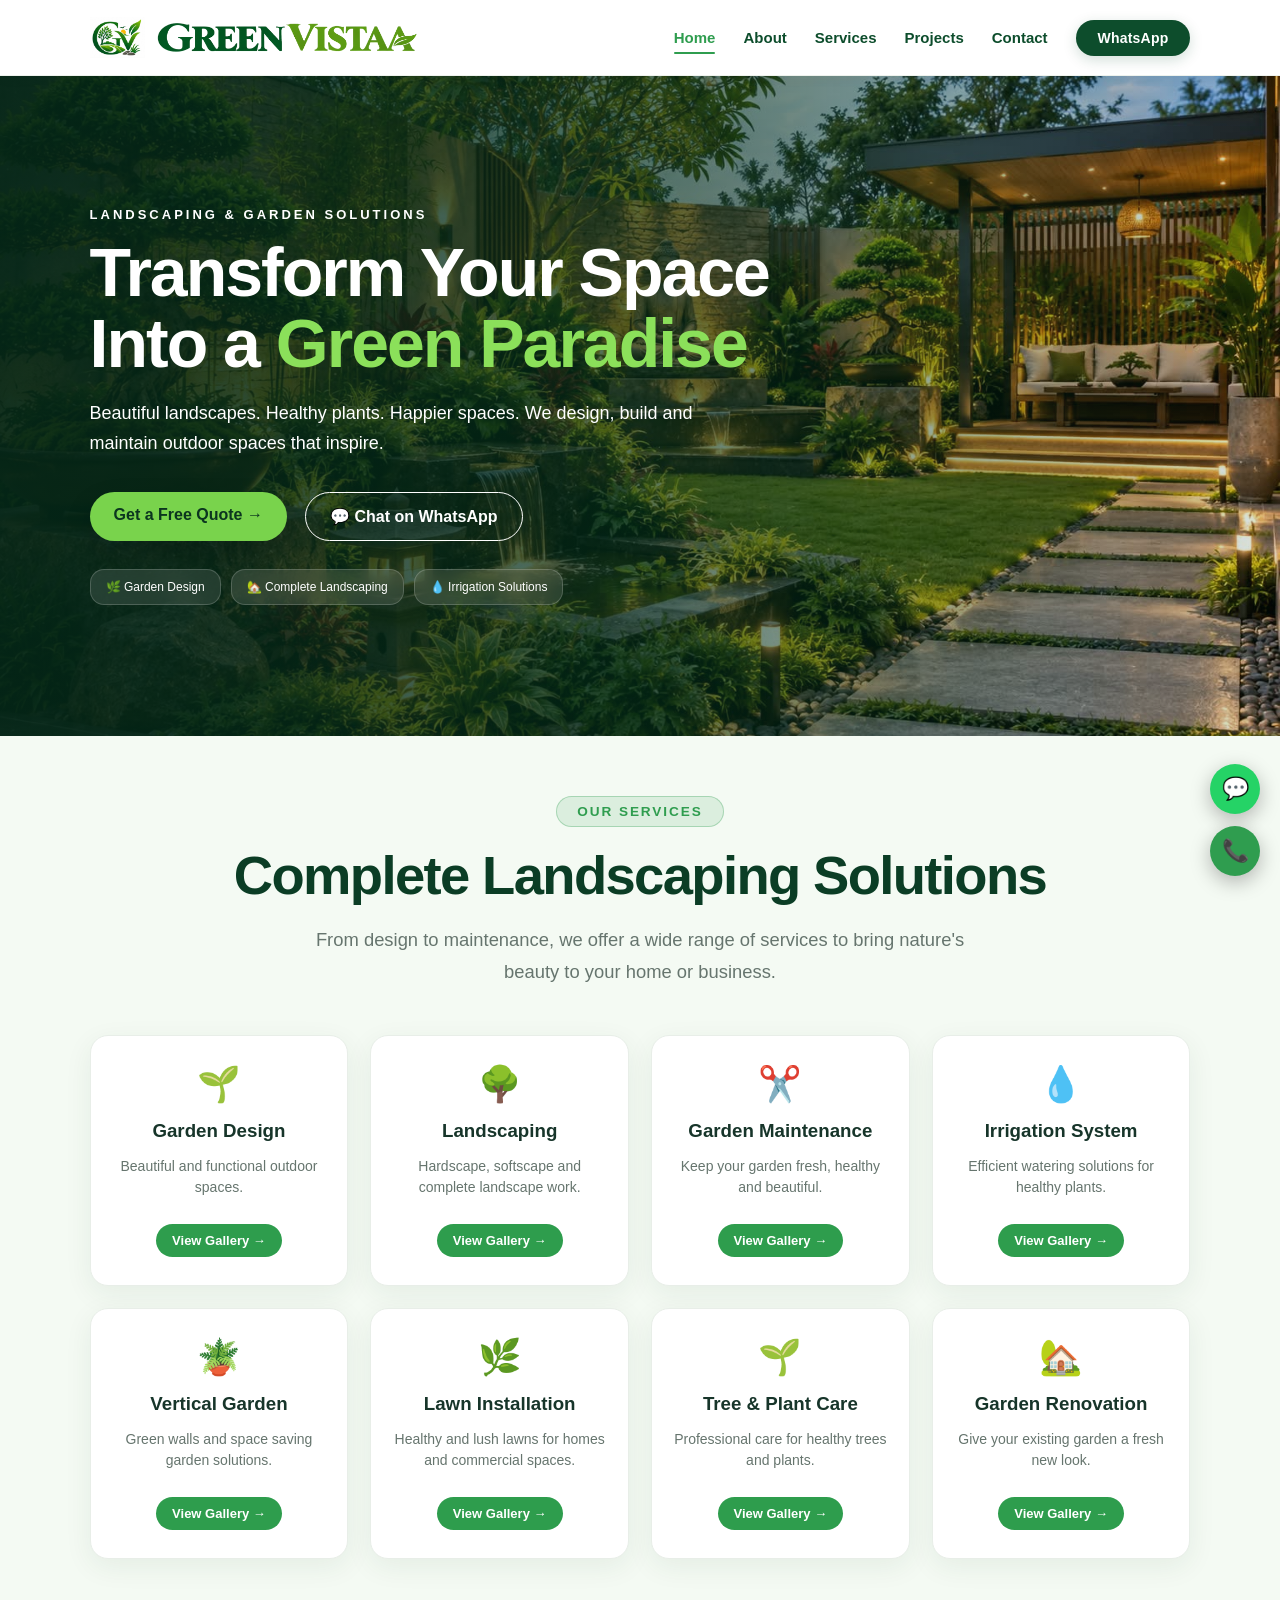
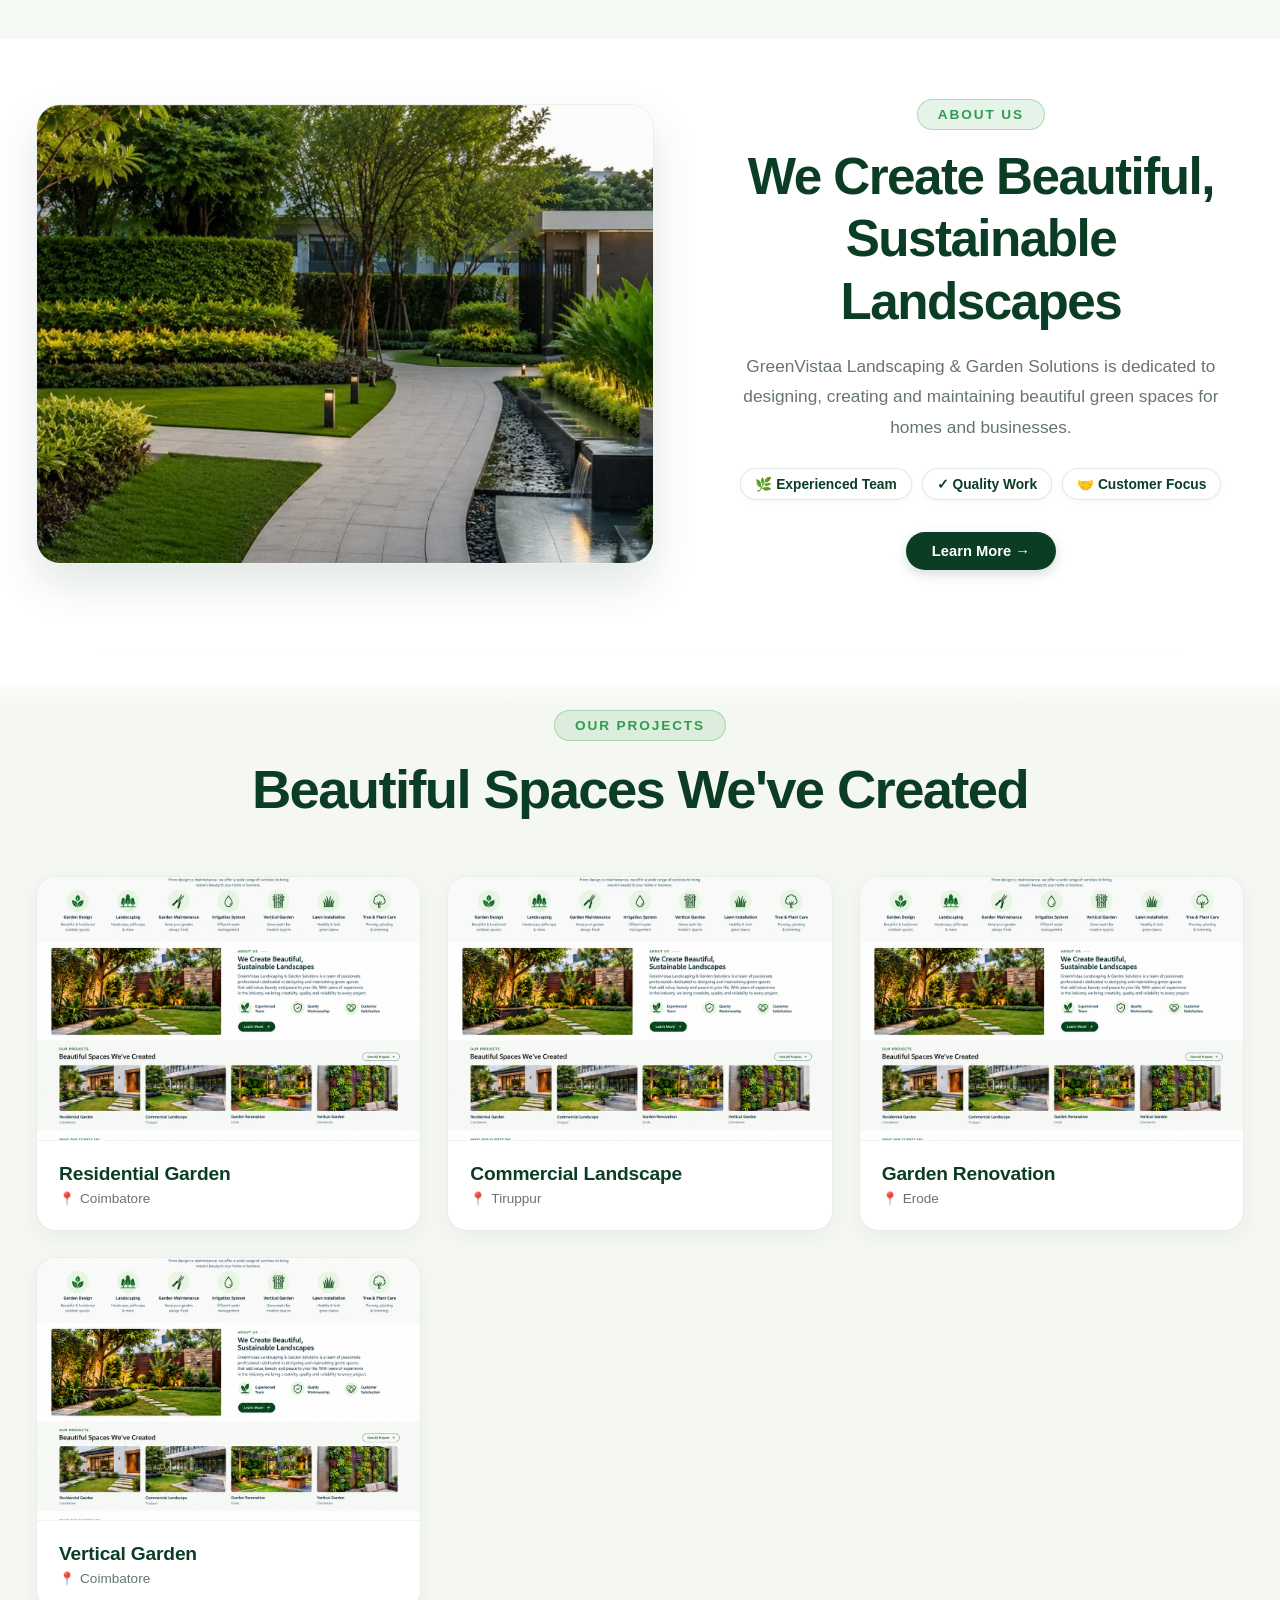
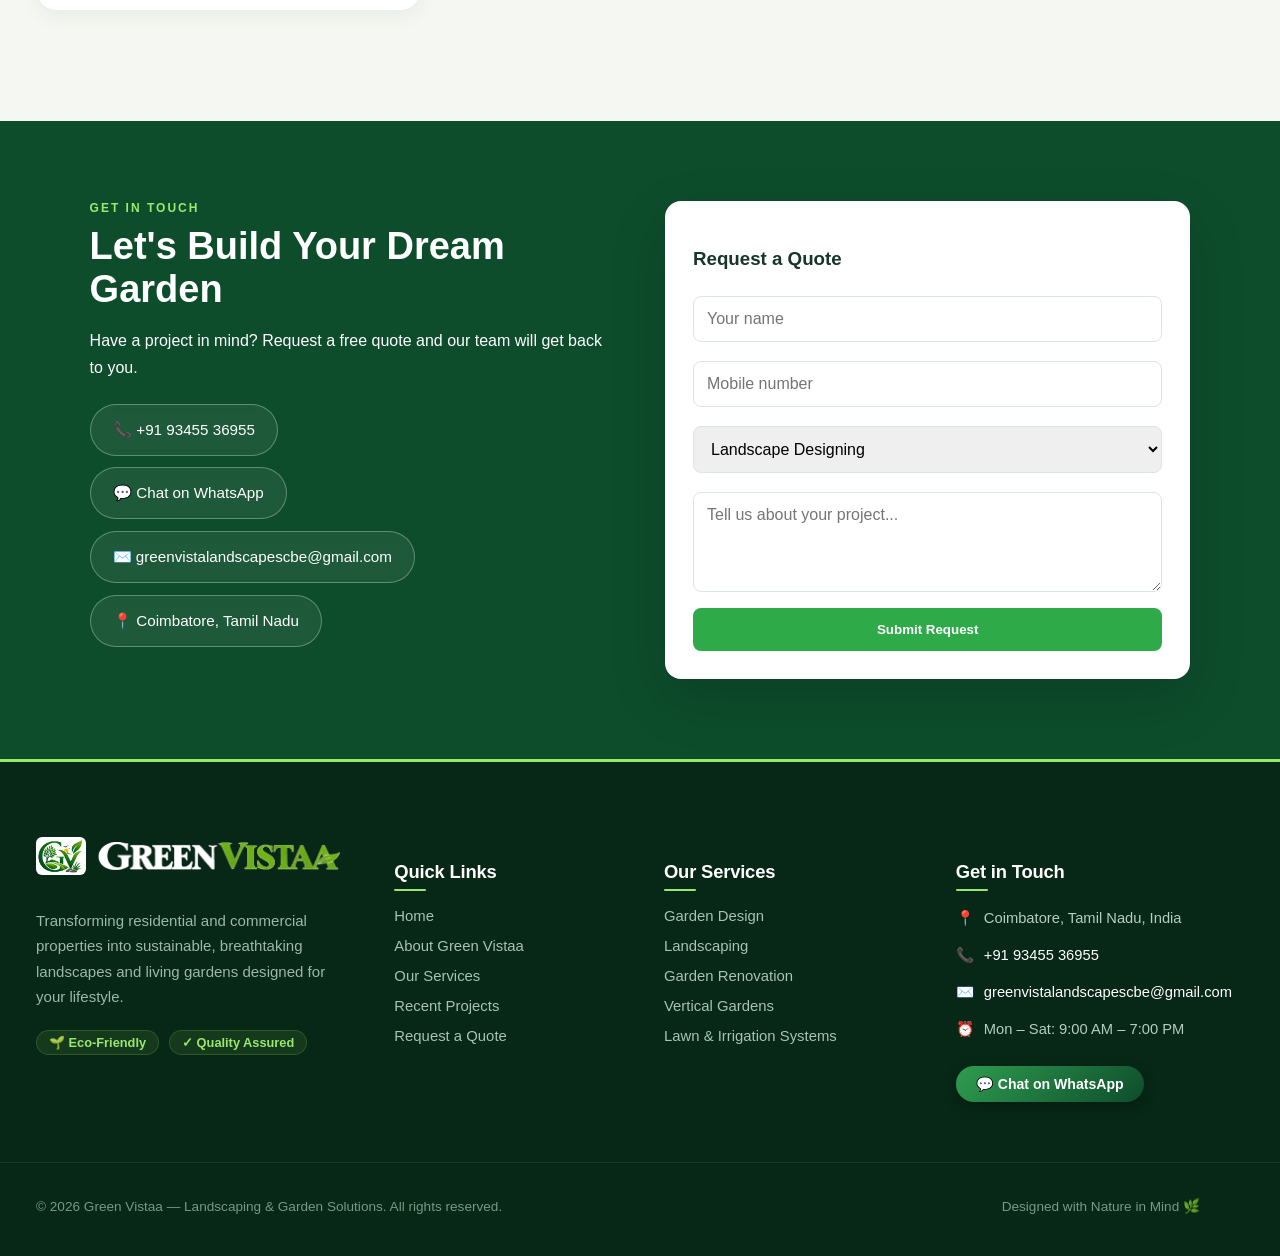
==== commit 35cb6a2d: "FIXING" ====
--- a/index.html
+++ b/index.html
@@ -14,44 +14,33 @@
 <body>
 
 <!-- =========================
-     GREEN VISTAA LOADER
-     ========================= -->
-
-<div id="gvLoader">
-
-    <div class="loader-content">
-
-        <div class="leaf-circle">
-
-            <div class="loader-leaf leaf1"></div>
-            <div class="loader-leaf leaf2"></div>
-            <div class="loader-leaf leaf3"></div>
-            <div class="loader-leaf leaf4"></div>
-            <div class="loader-leaf leaf5"></div>
-            <div class="loader-leaf leaf6"></div>
-            <div class="loader-leaf leaf7"></div>
-            <div class="loader-leaf leaf8"></div>
-
-            <div class="loader-logo">
-                <img src="assets/images/logo.jpeg" alt="Green Vistaa">
-                <h2>GREEN VISTAA</h2>
-                <span>LANDSCAPING</span>
-            </div>
-
-        </div>
-
-        <div class="loader-text">
-            Creating your green space
-        </div>
-
-        <div class="loader-dots">
-            <span></span>
-            <span></span>
-            <span></span>
-        </div>
-
-    </div>
-
+     GREEN VISTAA MODERN PRELOADER
+     ========================= -->
+<div id="gvLoader" role="status" aria-live="polite" aria-label="Loading Green Vistaa">
+    <div class="gv-loader-aura"></div>
+    <div class="gv-loader-card">
+        <div class="gv-loader-emblem-wrap">
+            <div class="gv-loader-orbital"></div>
+            <div class="gv-loader-emblem">
+                <img src="assets/images/logo.jpeg" alt="Green Vistaa" />
+            </div>
+        </div>
+
+        <div class="gv-loader-brand">
+            <h2 class="gv-loader-title">GREEN VISTAA</h2>
+            <span class="gv-loader-badge">Landscaping & Botanical Spaces</span>
+        </div>
+
+        <div class="gv-loader-progress-section">
+            <div class="gv-loader-progress-track">
+                <div class="gv-loader-progress-bar" id="gvProgressBar"></div>
+            </div>
+            <div class="gv-loader-progress-meta">
+                <span class="gv-loader-status" id="gvProgressStatus">Cultivating your sanctuary...</span>
+                <span class="gv-loader-number" id="gvProgressNumber">0%</span>
+            </div>
+        </div>
+    </div>
 </div>
 
 
--- a/assets/css/style.css
+++ b/assets/css/style.css
@@ -1341,221 +1341,269 @@
 }
 
 /* =================================================
-   GREEN VISTAA LOADING SCREEN
+   GREEN VISTAA - ULTRA-MODERN RESPONSIVE PRELOADER
+   (Optimized flawlessly for both Phone & Laptop screens)
    ================================================= */
 
-#gvLoader{
-    position:fixed;
-    inset:0;
-    z-index:99999;
-    background:
-        linear-gradient(
-            rgba(3,35,20,.94),
-            rgba(3,35,20,.97)
-        ),
-        url("../images/hero.jpg") center/cover;
-
-    display:flex;
-    align-items:center;
-    justify-content:center;
-
-    opacity:1;
-    visibility:visible;
-    pointer-events:auto;
-
-    transition:
-        opacity .8s ease,
-        visibility .8s ease;
-}
-
-#gvLoader.hide{
-    opacity:0;
-    visibility:hidden;
-    pointer-events:none;
-}
-
-.loader-content{
-    text-align:center;
-    color:white;
-}
-
-/* Circular leaf area */
-
-.leaf-circle{
-    position:relative;
-    width:170px;
-    height:170px;
-    margin:0 auto 25px;
-    border-radius:50%;
-}
-
-.leaf-circle::before{
-    content:"";
-    position:absolute;
-    inset:8px;
-    border:2px solid rgba(126,224,91,.25);
-    border-top-color:#8be05a;
-    border-radius:50%;
-    animation:circleRotate 2.2s linear infinite;
-}
-
-/* Leaves */
-
-.loader-leaf{
-    position:absolute;
-    width:28px;
-    height:42px;
-    background:linear-gradient(
-        135deg,
-        #b5f47d,
-        #2e9d4d
-    );
-    border-radius:100% 0 100% 0;
-    box-shadow:0 0 15px rgba(139,224,90,.35);
-    animation:leafPulse 1.5s ease-in-out infinite;
-}
-
-.leaf1{
-    top:0;
-    left:71px;
-    transform:rotate(0deg);
-}
-
-.leaf2{
-    top:22px;
-    right:12px;
-    transform:rotate(45deg);
-    animation-delay:.15s;
-}
-
-.leaf3{
-    top:72px;
-    right:-2px;
-    transform:rotate(90deg);
-    animation-delay:.3s;
-}
-
-.leaf4{
-    bottom:12px;
-    right:20px;
-    transform:rotate(135deg);
-    animation-delay:.45s;
-}
-
-.leaf5{
-    bottom:-2px;
-    left:71px;
-    transform:rotate(180deg);
-    animation-delay:.6s;
-}
-
-.leaf6{
-    bottom:15px;
-    left:18px;
-    transform:rotate(225deg);
-    animation-delay:.75s;
-}
-
-.leaf7{
-    top:72px;
-    left:-2px;
-    transform:rotate(270deg);
-    animation-delay:.9s;
-}
-
-.leaf8{
-    top:22px;
-    left:12px;
-    transform:rotate(315deg);
-    animation-delay:1.05s;
-}
-
-/* Center logo */
-
-.loader-logo{
-    position:absolute;
-    inset:0;
-    display:flex;
-    flex-direction:column;
-    align-items:center;
-    justify-content:center;
-    z-index:5;
-}
-
-.loader-logo img{
-    width:55px;
-    height:55px;
-    object-fit:cover;
-    border-radius:50%;
-    margin-bottom:7px;
-}
-
-.loader-logo h2{
-    margin:0;
-    font-size:19px;
-    letter-spacing:2px;
-    color:white;
-}
-
-.loader-logo span{
-    font-size:8px;
-    letter-spacing:3px;
-    color:#9be66d;
-    margin-top:3px;
-}
-
-.loader-text{
-    font-size:14px;
-    letter-spacing:2px;
-    color:#dcefd4;
-    margin-bottom:13px;
-}
-
-.loader-dots span{
-    display:inline-block;
-    width:7px;
-    height:7px;
-    background:#8be05a;
-    border-radius:50%;
-    margin:0 4px;
-    animation:dotBounce 1.2s infinite;
-}
-
-.loader-dots span:nth-child(2){
-    animation-delay:.2s;
-}
-
-.loader-dots span:nth-child(3){
-    animation-delay:.4s;
-}
-
-@keyframes circleRotate{
-    to{
-        transform:rotate(360deg);
-    }
-}
-
-@keyframes leafPulse{
-    0%,100%{
-        opacity:.55;
-        transform:scale(.85);
-    }
-
-    50%{
-        opacity:1;
-        transform:scale(1.05);
-    }
-}
-
-@keyframes dotBounce{
-    0%,60%,100%{
-        transform:translateY(0);
-        opacity:.4;
-    }
-
-    30%{
-        transform:translateY(-6px);
-        opacity:1;
+#gvLoader {
+    position: fixed;
+    inset: 0;
+    width: 100vw;
+    height: 100vh;
+    height: 100dvh;
+    z-index: 999999;
+    display: flex;
+    align-items: center;
+    justify-content: center;
+    padding: clamp(16px, 4vw, 36px);
+    box-sizing: border-box;
+    background: radial-gradient(circle at 50% 40%, #0d3822 0%, #062415 50%, #02120a 100%);
+    overflow: hidden;
+    opacity: 1;
+    visibility: visible;
+    pointer-events: auto;
+    transition: opacity 0.75s cubic-bezier(0.16, 1, 0.3, 1),
+                visibility 0.75s cubic-bezier(0.16, 1, 0.3, 1);
+}
+
+#gvLoader.hide {
+    opacity: 0;
+    visibility: hidden;
+    pointer-events: none;
+}
+
+/* Ambient Radial Aura Effect in Background */
+.gv-loader-aura {
+    position: absolute;
+    width: clamp(260px, 50vw, 520px);
+    height: clamp(260px, 50vw, 520px);
+    border-radius: 50%;
+    background: radial-gradient(circle, rgba(74, 222, 128, 0.22) 0%, rgba(34, 197, 94, 0.08) 50%, transparent 70%);
+    filter: blur(50px);
+    pointer-events: none;
+    animation: auraPulse 5s ease-in-out infinite alternate;
+}
+
+/* Floating Glassmorphic Center Card */
+.gv-loader-card {
+    position: relative;
+    z-index: 2;
+    width: 100%;
+    max-width: clamp(300px, 92vw, 440px);
+    padding: clamp(28px, 6vw, 44px) clamp(20px, 5vw, 36px);
+    background: rgba(14, 46, 28, 0.55);
+    backdrop-filter: blur(28px) saturate(180%);
+    -webkit-backdrop-filter: blur(28px) saturate(180%);
+    border: 1px solid rgba(139, 224, 90, 0.22);
+    border-radius: clamp(20px, 5vw, 30px);
+    box-shadow: 
+        0 24px 60px -10px rgba(0, 0, 0, 0.65),
+        inset 0 1px 0 rgba(255, 255, 255, 0.18),
+        0 0 40px rgba(46, 157, 77, 0.15);
+    text-align: center;
+    box-sizing: border-box;
+    transform: translateY(0);
+    transition: transform 0.75s cubic-bezier(0.16, 1, 0.3, 1),
+                filter 0.75s cubic-bezier(0.16, 1, 0.3, 1);
+}
+
+#gvLoader.hide .gv-loader-card {
+    transform: scale(0.96) translateY(-8px);
+    filter: blur(6px);
+}
+
+/* Brand Emblem with Rotating Orbital Glow */
+.gv-loader-emblem-wrap {
+    position: relative;
+    width: clamp(80px, 18vw, 100px);
+    height: clamp(80px, 18vw, 100px);
+    margin: 0 auto clamp(18px, 4vw, 26px);
+    display: flex;
+    align-items: center;
+    justify-content: center;
+}
+
+.gv-loader-orbital {
+    position: absolute;
+    inset: -6px;
+    border-radius: 50%;
+    background: conic-gradient(from 0deg, transparent 0%, #4ade80 40%, #86efac 70%, transparent 100%);
+    animation: orbitalSpin 2.4s linear infinite;
+    opacity: 0.9;
+    filter: drop-shadow(0 0 12px rgba(74, 222, 128, 0.55));
+}
+
+.gv-loader-orbital::after {
+    content: "";
+    position: absolute;
+    inset: 2.5px;
+    background: #092617;
+    border-radius: 50%;
+}
+
+.gv-loader-emblem {
+    position: relative;
+    z-index: 2;
+    width: 100%;
+    height: 100%;
+    border-radius: 50%;
+    overflow: hidden;
+    background: #ffffff;
+    padding: 5px;
+    box-sizing: border-box;
+    box-shadow: 0 10px 24px rgba(0, 0, 0, 0.45);
+    display: flex;
+    align-items: center;
+    justify-content: center;
+}
+
+.gv-loader-emblem img {
+    width: 100%;
+    height: 100%;
+    object-fit: cover;
+    border-radius: 50%;
+    display: block;
+}
+
+/* Brand Typography */
+.gv-loader-brand {
+    margin-bottom: clamp(18px, 4vw, 24px);
+}
+
+.gv-loader-title {
+    margin: 0;
+    font-size: clamp(1.3rem, 4.2vw, 1.85rem);
+    font-weight: 800;
+    letter-spacing: clamp(3px, 1vw, 5px);
+    line-height: 1.2;
+    background: linear-gradient(135deg, #ffffff 20%, #bbf7d0 60%, #4ade80 100%);
+    -webkit-background-clip: text;
+    -webkit-text-fill-color: transparent;
+    text-transform: uppercase;
+}
+
+.gv-loader-badge {
+    display: inline-block;
+    margin-top: 8px;
+    padding: 4px 14px;
+    background: rgba(139, 224, 90, 0.12);
+    border: 1px solid rgba(139, 224, 90, 0.28);
+    border-radius: 999px;
+    color: #86efac;
+    font-size: clamp(0.65rem, 2vw, 0.76rem);
+    font-weight: 600;
+    letter-spacing: clamp(1.5px, 0.5vw, 2.8px);
+    text-transform: uppercase;
+}
+
+/* Modern Progress Bar Section */
+.gv-loader-progress-section {
+    width: 100%;
+    margin-top: clamp(14px, 3vw, 20px);
+}
+
+.gv-loader-progress-track {
+    width: 100%;
+    height: 6px;
+    background: rgba(255, 255, 255, 0.09);
+    border-radius: 999px;
+    overflow: hidden;
+    position: relative;
+    box-shadow: inset 0 1px 3px rgba(0, 0, 0, 0.4);
+}
+
+.gv-loader-progress-bar {
+    height: 100%;
+    width: 0%;
+    background: linear-gradient(90deg, #16a34a 0%, #4ade80 60%, #86efac 100%);
+    border-radius: 999px;
+    box-shadow: 0 0 16px rgba(74, 222, 128, 0.7);
+    transition: width 0.22s cubic-bezier(0.2, 0.8, 0.2, 1);
+    position: relative;
+}
+
+.gv-loader-progress-bar::after {
+    content: "";
+    position: absolute;
+    top: 0;
+    right: 0;
+    bottom: 0;
+    width: 12px;
+    background: #ffffff;
+    border-radius: 50%;
+    filter: blur(2px);
+    opacity: 0.9;
+}
+
+.gv-loader-progress-meta {
+    display: flex;
+    align-items: center;
+    justify-content: space-between;
+    gap: 10px;
+    margin-top: 10px;
+    font-size: clamp(0.72rem, 2vw, 0.82rem);
+}
+
+.gv-loader-status {
+    color: #cbd5e1;
+    font-weight: 500;
+    letter-spacing: 0.3px;
+    white-space: nowrap;
+    overflow: hidden;
+    text-overflow: ellipsis;
+    text-align: left;
+    transition: opacity 0.25s ease;
+}
+
+.gv-loader-number {
+    color: #4ade80;
+    font-weight: 700;
+    font-variant-numeric: tabular-nums;
+    font-family: ui-monospace, SFMono-Regular, Menlo, Monaco, Consolas, monospace;
+    letter-spacing: 0.5px;
+    flex-shrink: 0;
+}
+
+/* Animations */
+@keyframes orbitalSpin {
+    from {
+        transform: rotate(0deg);
+    }
+    to {
+        transform: rotate(360deg);
+    }
+}
+
+@keyframes auraPulse {
+    0% {
+        transform: scale(0.9) translate(-10px, -10px);
+        opacity: 0.14;
+    }
+    100% {
+        transform: scale(1.15) translate(10px, 10px);
+        opacity: 0.26;
+    }
+}
+
+/* Mobile specific fine-tuning */
+@media (max-width: 480px) {
+    #gvLoader {
+        padding: 18px;
+    }
+
+    .gv-loader-card {
+        padding: 28px 18px;
+        border-radius: 22px;
+    }
+
+    .gv-loader-title {
+        letter-spacing: 2.5px;
+    }
+
+    .gv-loader-badge {
+        letter-spacing: 1.2px;
+        font-size: 0.65rem;
+        padding: 3px 10px;
     }
 }
 
